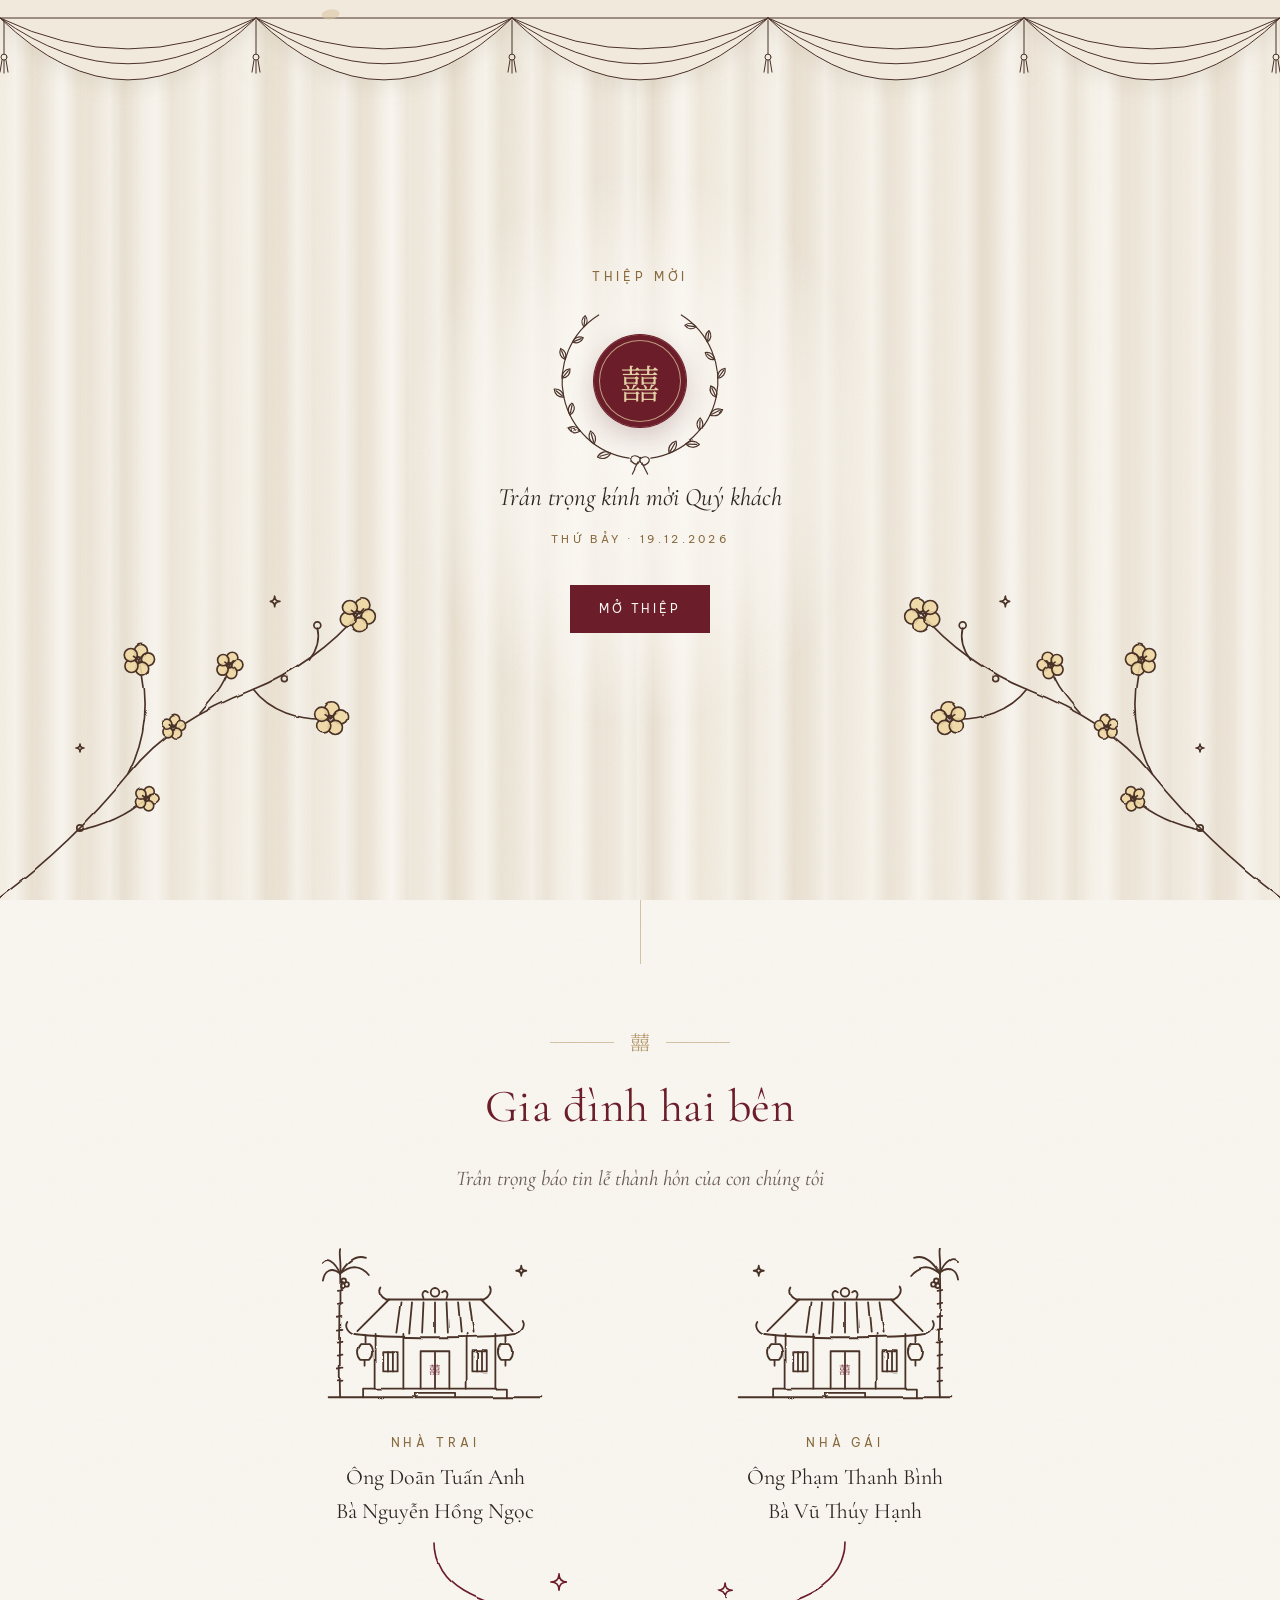
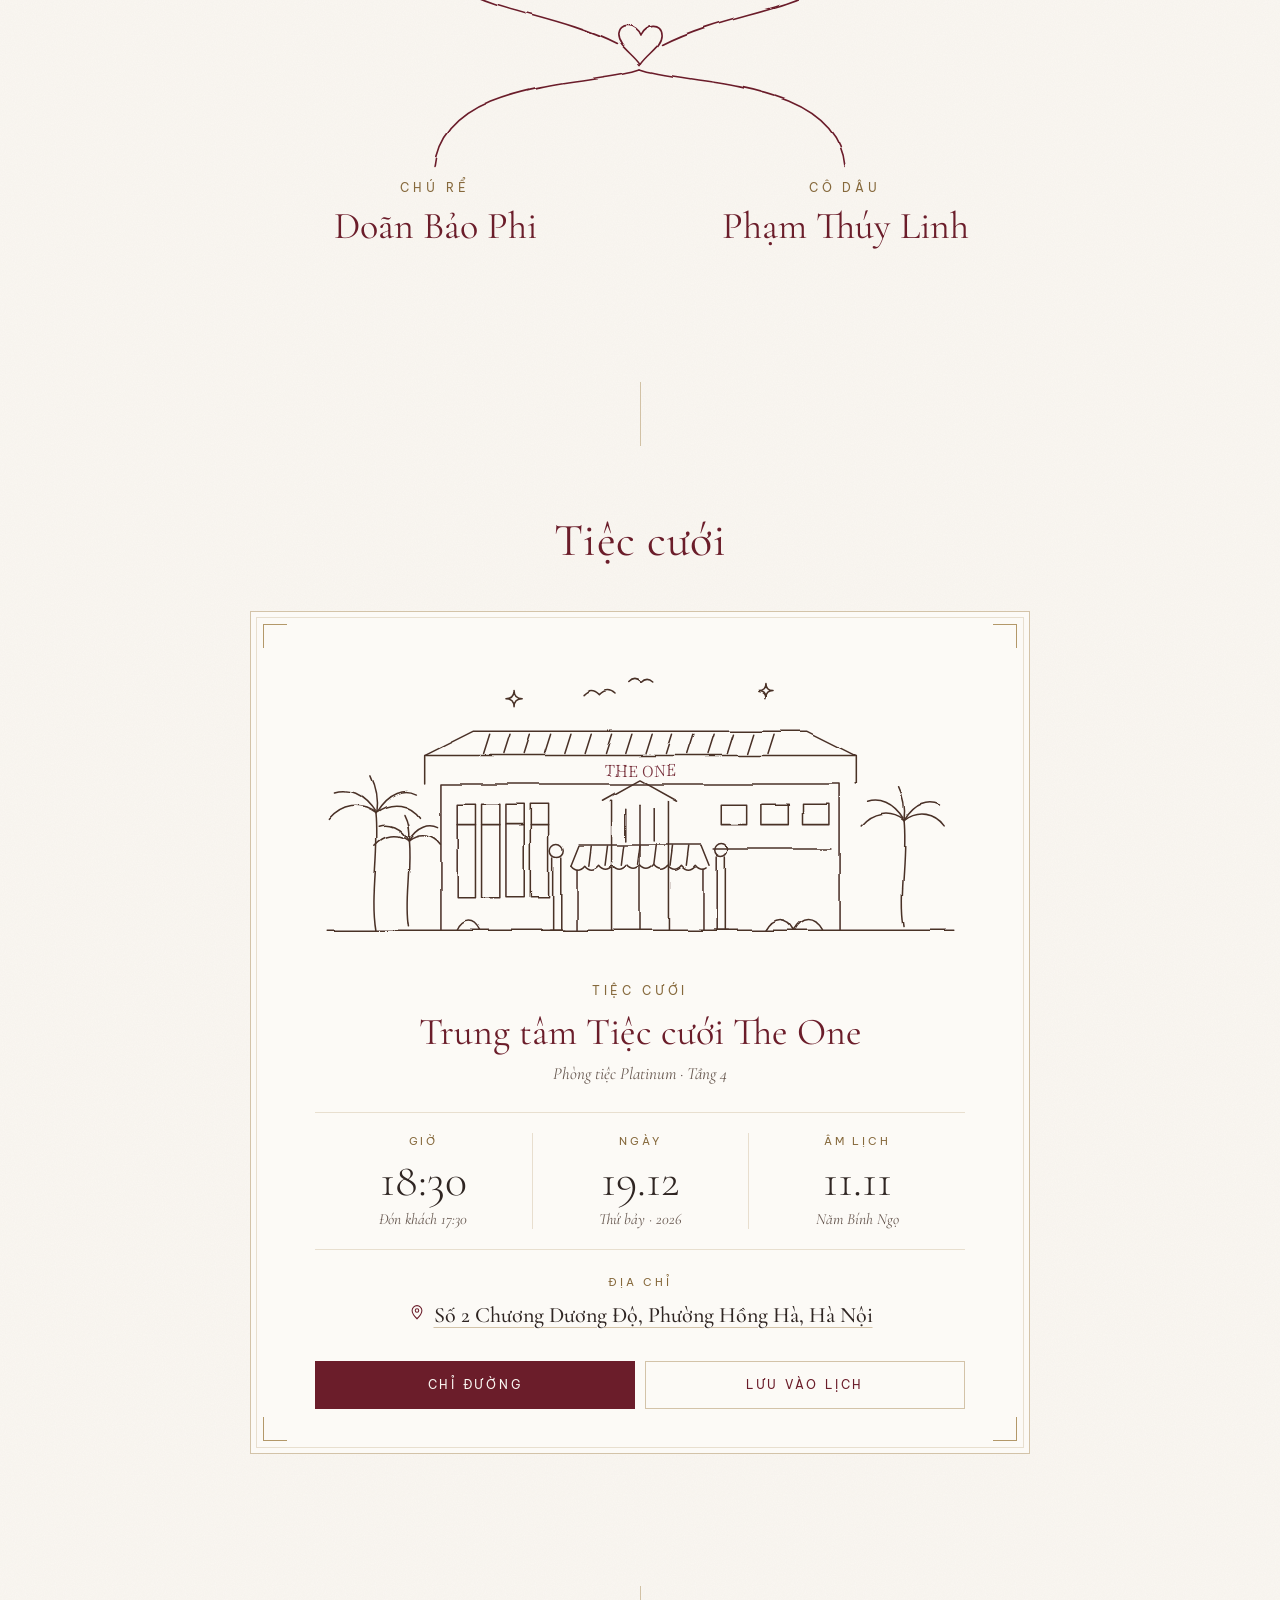
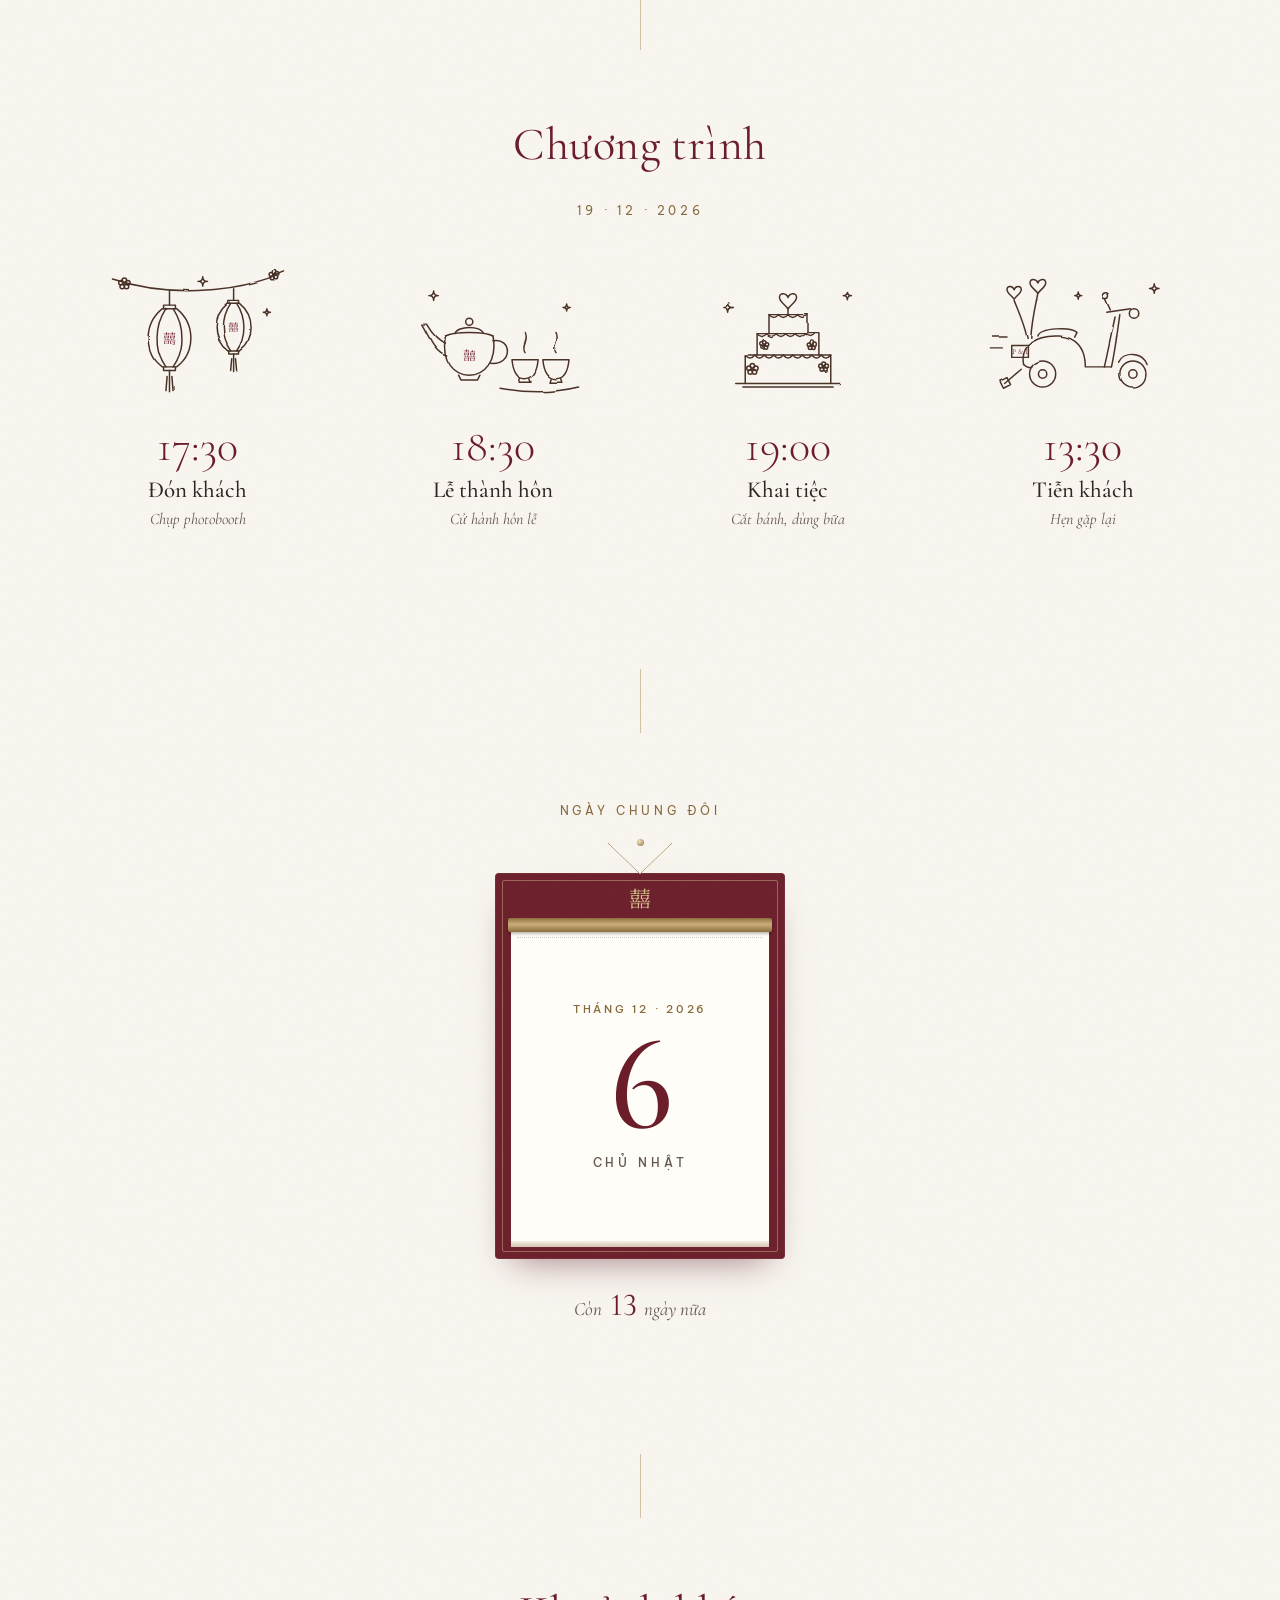
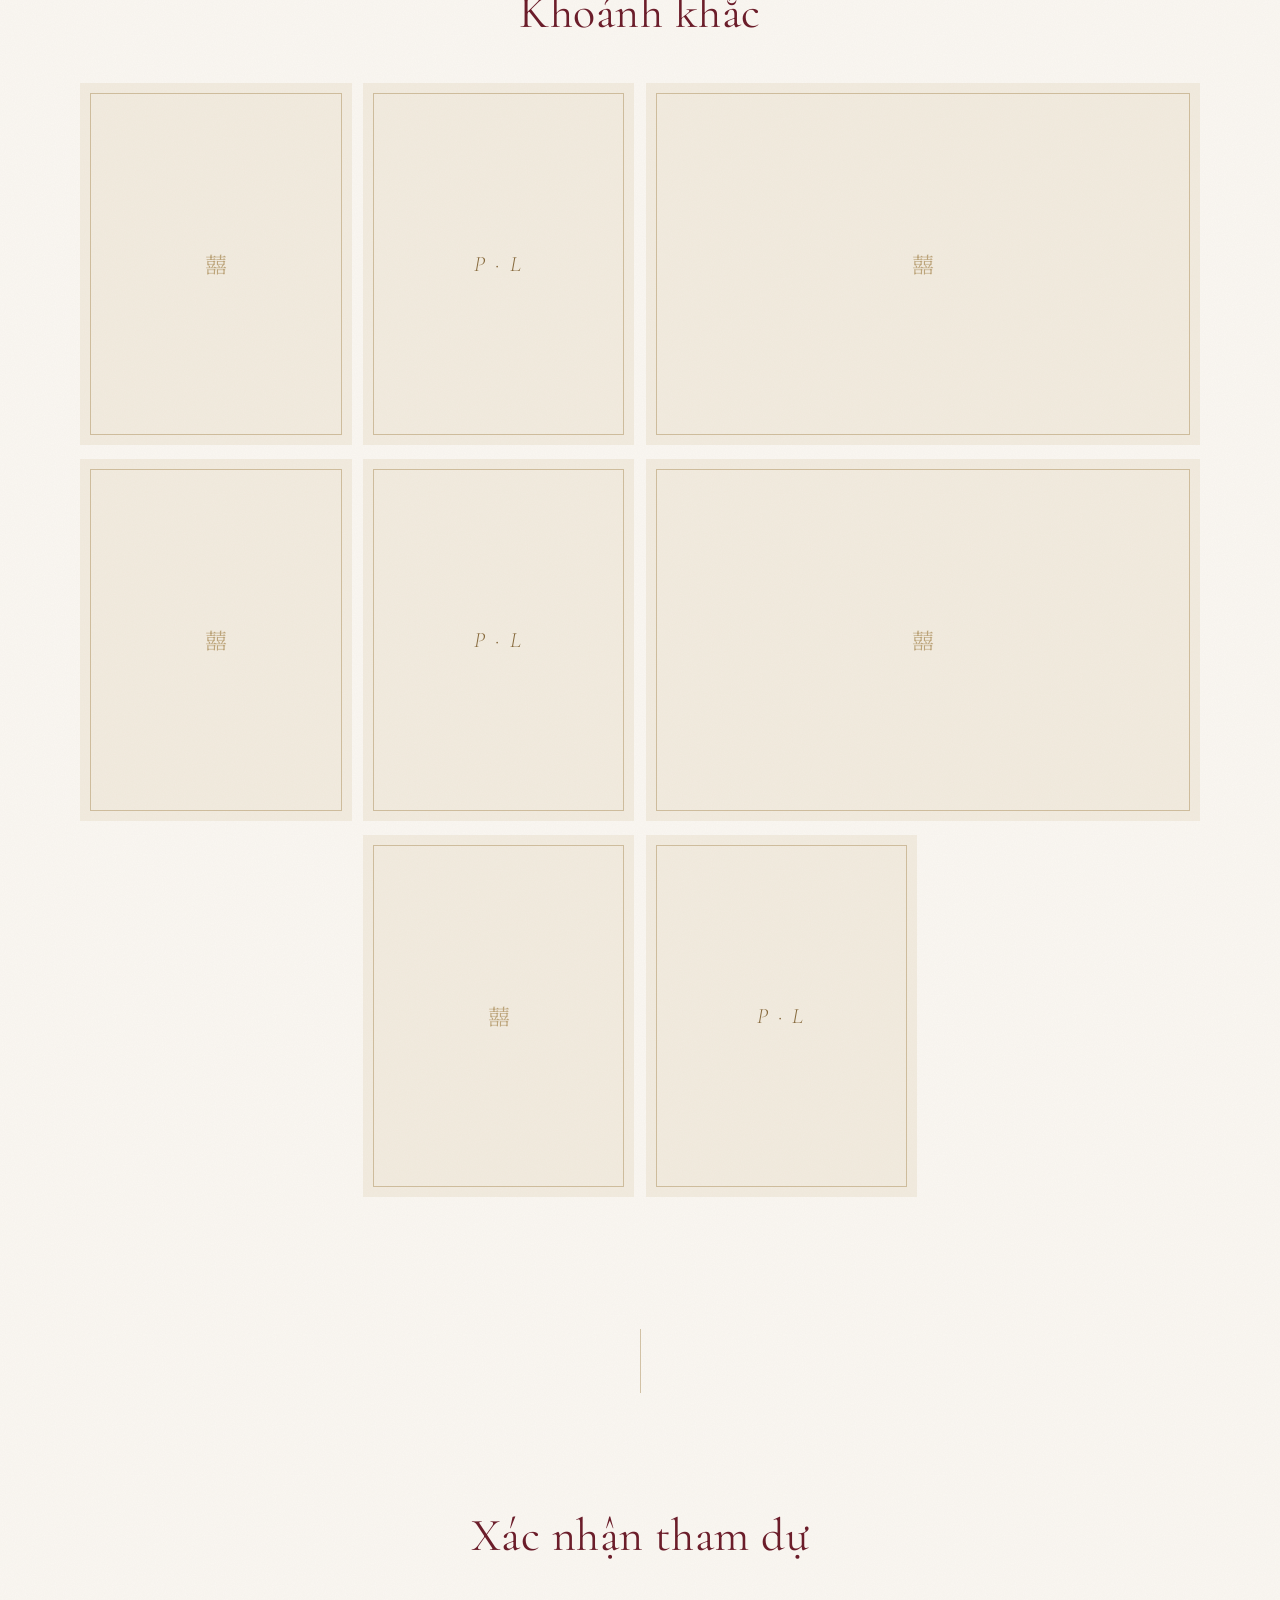
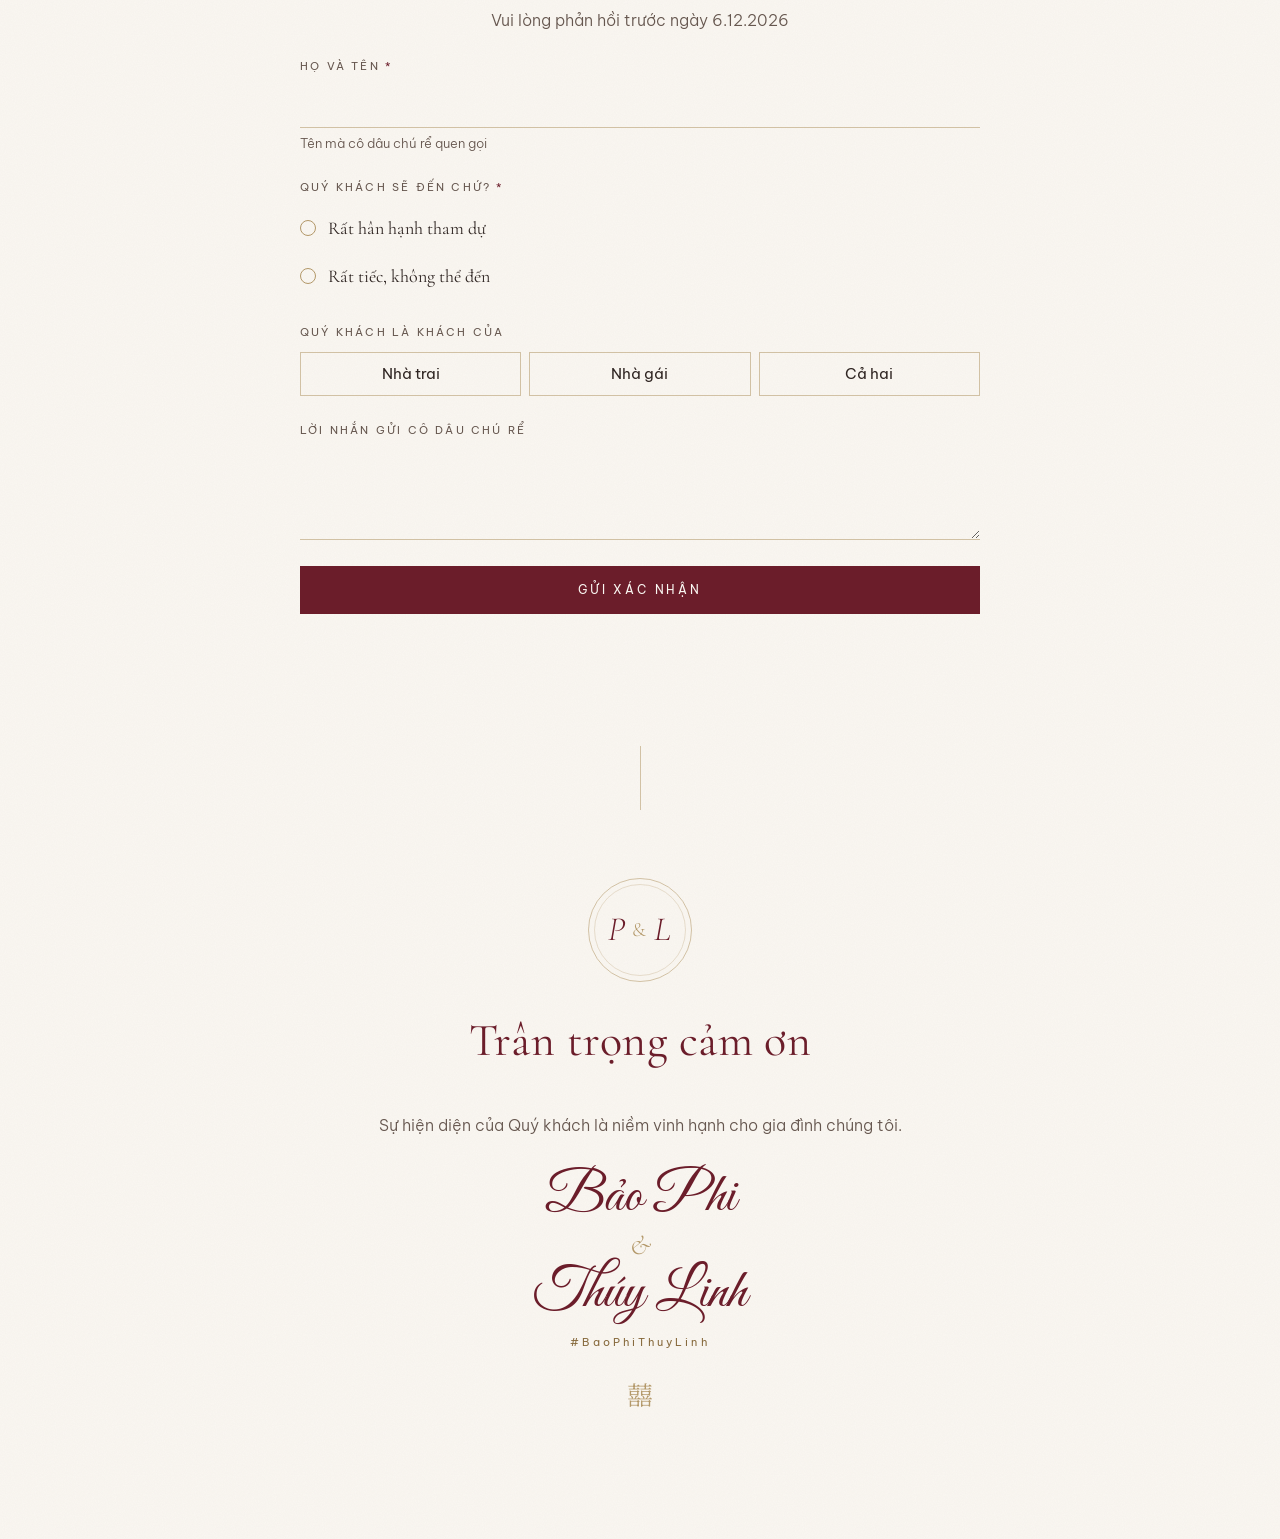
==== index.html @ 1b420f4d "Apply the couple's edits: new date, times, programme, RSVP deadline Wedding moves to 19.12.2026 at 1" ====
<!doctype html>
<html lang="vi">
<head>
  <meta charset="utf-8">
  <meta name="viewport" content="width=device-width, initial-scale=1, viewport-fit=cover">
  <title>Bảo Phi &amp; Thúy Linh · 19.12.2026</title>
  <meta name="description" content="Trân trọng kính mời Quý khách đến dự tiệc cưới của Bảo Phi &amp; Thúy Linh · 18:30, Thứ Bảy 19.12.2026 · Trung tâm Tiệc cưới The One, Hà Nội">
  <meta name="theme-color" content="#FAF7F2">

  <!-- Link preview (Zalo, Messenger, Facebook). Change these URLs if the domain changes.
       og:image must be an absolute https URL for Zalo and Facebook to show it. -->
  <meta property="og:type" content="website">
  <meta property="og:title" content="Bảo Phi &amp; Thúy Linh · 19.12.2026">
  <meta property="og:description" content="Trân trọng kính mời Quý khách đến dự tiệc cưới của gia đình chúng tôi · 18:30, Thứ Bảy 19.12.2026 · The One, Hà Nội.">
  <meta property="og:url" content="https://phi-linh.xyz/">
  <meta property="og:image" content="https://phi-linh.xyz/assets/images/og-preview.jpg">
  <meta property="og:image:width" content="1200">
  <meta property="og:image:height" content="630">
  <meta property="og:locale" content="vi_VN">
  <meta name="twitter:card" content="summary_large_image">
  <link rel="icon" href="assets/images/favicon.svg" type="image/svg+xml">

  <link rel="preconnect" href="https://fonts.googleapis.com">
  <link rel="preconnect" href="https://fonts.gstatic.com" crossorigin>
  <link rel="stylesheet" href="https://fonts.googleapis.com/css2?family=Be+Vietnam+Pro:wght@300;400;500&family=Cormorant+Garamond:ital,wght@0,300;0,400;0,500;1,400&family=Great+Vibes&display=swap">
  <!-- Song Hỷ glyph only: the text= parameter keeps this font download to a few KB. -->
  <link rel="stylesheet" href="https://fonts.googleapis.com/css2?family=Noto+Serif+TC:wght@300&text=%E5%9B%8D&display=swap">
  <link rel="stylesheet" href="assets/css/style.css?v=1792880000">
</head>
<body class="is-locked">

  <!-- Line-art symbols reused across the page -->
  <svg width="0" height="0" style="position:absolute" aria-hidden="true">
    <!-- Slight wobble so the sketches look drawn with a pen -->
    <filter id="hand" x="-5%" y="-5%" width="110%" height="110%">
      <feTurbulence type="fractalNoise" baseFrequency=".035" numOctaves="2" seed="7"/>
      <feDisplacementMap in="SourceGraphic" scale="2.2" xChannelSelector="R" yChannelSelector="G"/>
    </filter>
    <symbol id="mai" viewBox="0 0 40 40">
      <g fill="none" stroke="currentColor" stroke-width=".8" stroke-linecap="round">
        <path d="M20 19c-3-4-3-9 0-12 3 3 3 8 0 12z"/>
        <path d="M20 19c-3-4-3-9 0-12 3 3 3 8 0 12z" transform="rotate(72 20 20)"/>
        <path d="M20 19c-3-4-3-9 0-12 3 3 3 8 0 12z" transform="rotate(144 20 20)"/>
        <path d="M20 19c-3-4-3-9 0-12 3 3 3 8 0 12z" transform="rotate(216 20 20)"/>
        <path d="M20 19c-3-4-3-9 0-12 3 3 3 8 0 12z" transform="rotate(288 20 20)"/>
        <circle cx="20" cy="20" r="1.6"/>
      </g>
    </symbol>
    <symbol id="sprig" viewBox="0 0 120 40">
      <g fill="none" stroke="currentColor" stroke-width=".7" stroke-linecap="round">
        <path d="M2 30c30-2 60-10 116-26"/>
        <path d="M34 26c2-6 6-9 11-10"/><path d="M62 19c1-6 5-10 10-11"/><path d="M88 12c2-4 5-6 9-7"/>
        <path d="M44 25c4 3 9 4 14 2"/><path d="M74 17c4 3 8 3 12 1"/>
      </g>
      <use href="#mai" x="40" y="6" width="14" height="14"/>
      <use href="#mai" x="70" y="0" width="11" height="11"/>
      <use href="#mai" x="98" y="-2" width="9" height="9"/>
    </symbol>
  </svg>

  <!-- ============ COVER ============ -->
  <!-- Two fabric drapes. main.js animates them: closed → tied back → off screen. -->
  <div class="cover" id="cover" role="dialog" aria-modal="true" aria-labelledby="cover-greeting">
    <div class="drape drape--left" aria-hidden="true"><div class="drape__rim"></div><div class="drape__cloth"></div><div class="drape__tie"></div></div>
    <div class="drape drape--right" aria-hidden="true"><div class="drape__rim"></div><div class="drape__cloth"></div><div class="drape__tie"></div></div>
    <div class="cover__flora cover__flora--left is-visible" aria-hidden="true"></div>
    <div class="cover__flora cover__flora--right is-visible" aria-hidden="true"></div>
    <div class="cover__valance is-visible" id="valance" aria-hidden="true"></div>
    <canvas class="cover__petals" id="petals" aria-hidden="true"></canvas>
    <div class="cover__content">
      <p class="kicker" data-i18n="coverKicker">Thiệp mời</p>
      <div class="seal-wrap" aria-hidden="true">
        <div class="cover__wreath is-visible" id="wreath"></div>
        <div class="seal"><span class="hy">囍</span></div>
      </div>
      <h1 class="cover__greeting" id="cover-greeting" data-i18n="coverGreeting">Trân trọng kính mời Quý khách</h1>
      <p class="cover__date" id="cover-date"></p>
      <button class="btn btn--solid cover__open" id="open-invite" type="button" data-i18n="coverOpen">Mở thiệp</button>
    </div>
  </div>

  <!-- ============ FLOATING CONTROLS ============ -->
  <div class="controls" id="controls" hidden>
    <div class="lang" role="group" aria-label="Language / Ngôn ngữ">
      <button type="button" data-lang="vi" aria-pressed="true">VI</button>
      <button type="button" data-lang="en" aria-pressed="false">EN</button>
    </div>
  </div>
  <button class="music" id="music" type="button" aria-pressed="false" hidden>
    <svg viewBox="0 0 24 24" aria-hidden="true"><path class="music__note" d="M9 18V6l10-2v12"/><circle cx="6.5" cy="18" r="2.5"/><circle cx="16.5" cy="16" r="2.5"/></svg>
    <span class="sr-only" data-music-label></span>
  </button>

  <main class="card" id="main">

    <!-- ============ HERO ============ -->
    <section class="hero section" aria-labelledby="hero-names">
      <svg class="hero__sprig" aria-hidden="true"><use href="#sprig"/></svg>
      <p class="kicker reveal" data-i18n="heroKicker">Lễ thành hôn</p>
      <div class="hero__photo reveal reveal--left" id="hero-photo"></div>
      <h2 class="hero__names script reveal" id="hero-names" data-names></h2>
      <p class="hero__lead reveal" data-i18n="heroLead">Trân trọng kính mời Quý khách đến dự tiệc cưới của gia đình chúng tôi</p>
      <div class="date reveal" id="hero-date"></div>
      <p class="hero__lunar reveal" id="hero-lunar"></p>
      <blockquote class="hero__quote reveal" id="hero-quote"></blockquote>
    </section>

    <!-- ============ FAMILY ============ -->
    <section class="family section" aria-labelledby="family-title">
      <div class="divider reveal"><span class="hy">囍</span></div>
      <h2 class="title reveal" id="family-title" data-i18n="familyTitle">Gia đình hai bên</h2>
      <p class="family__intro reveal" data-i18n="familyIntro">Trân trọng báo tin lễ thành hôn của con chúng tôi</p>
      <!-- Two houses, a red thread (tơ hồng) from each, tied in a heart between the couple -->
      <div class="family__tree">
        <div class="family__grid" id="family"></div>
        <div class="family__thread reveal" id="family-thread"></div>
        <div class="family__couple" id="couple"></div>
      </div>
    </section>

    <!-- ============ EVENTS ============ -->
    <section class="events section" aria-labelledby="events-title">
      <h2 class="title reveal" id="events-title" data-i18n="eventsTitle">Lễ cưới</h2>
      <div class="events__list" id="events"></div>
    </section>

    <!-- ============ PROGRAM (sketches) ============ -->
    <section class="program section" id="program-section" aria-labelledby="program-title">
      <h2 class="title reveal" id="program-title" data-i18n="programTitle">Chương trình</h2>
      <p class="program__date reveal" id="program-date"></p>
      <ol class="program__list" id="program"></ol>
    </section>

    <!-- ============ DATE (calendar.style in config.js: 'bloc' tear-off or 'page' month; ?cal= overrides) ============ -->
    <section class="when section" aria-labelledby="when-title">
      <p class="kicker reveal" id="when-title" data-i18n="whenTitle">Ngày chung đôi</p>
      <div class="when reveal" id="when"></div>
      <p class="when__left reveal" id="when-left"></p>
    </section>

    <!-- ============ ALBUM (self-contained: assets/js/album.js + .album styles) ============ -->
    <section class="section" aria-labelledby="album-title">
      <h2 class="title reveal" id="album-title" data-i18n="albumTitle">Khoảnh khắc</h2>
      <div class="album reveal" id="album"></div>
    </section>

    <!-- ============ STORY ============ -->
    <section class="story section" id="story-section" aria-labelledby="story-title">
      <h2 class="title reveal" id="story-title" data-i18n="storyTitle">Chuyện chúng mình</h2>
      <ol class="story__list" id="story"></ol>
    </section>

    <!-- ============ GIFT ============ -->
    <section class="gift section" id="gift-section" aria-labelledby="gift-title">
      <div class="gift__art reveal" id="gift-art"></div>
      <h2 class="title reveal" id="gift-title" data-i18n="giftTitle">Mừng cưới</h2>
      <p class="muted reveal" data-i18n="giftIntro"></p>
      <button class="btn btn--ghost reveal" id="gift-toggle" type="button" aria-expanded="false" aria-controls="gift-panel" data-i18n="giftToggleOpen">Xem thông tin</button>
      <div class="gift__panel" id="gift-panel" hidden></div>
    </section>

    <!-- ============ RSVP ============ -->
    <section class="rsvp section" id="rsvp" aria-labelledby="rsvp-title">
      <div class="divider reveal"><span class="hy">囍</span></div>
      <h2 class="title reveal" id="rsvp-title" data-i18n="rsvpTitle">Xác nhận tham dự</h2>
      <p class="muted reveal" id="rsvp-deadline"></p>

      <form class="form reveal" id="rsvp-form" novalidate>
        <!-- Honeypot: display:none, so people and browser autofill never fill it; simple bots do -->
        <div class="hp" aria-hidden="true">
          <label for="f-hp">Leave empty</label>
          <input id="f-hp" name="hp_check" type="text" tabindex="-1" autocomplete="off">
        </div>

        <div class="field">
          <label for="f-name"><span data-i18n="fName">Họ và tên</span> <span class="req" aria-hidden="true">*</span></label>
          <input id="f-name" name="name" type="text" autocomplete="name" maxlength="80" required aria-describedby="f-name-hint f-name-err">
          <small id="f-name-hint" class="hint" data-i18n="fNameHint"></small>
          <small id="f-name-err" class="err" role="alert"></small>
        </div>

        <fieldset class="field">
          <legend><span data-i18n="fAttending">Quý khách sẽ đến chứ?</span> <span class="req" aria-hidden="true">*</span></legend>
          <div class="choices choices--stack">
            <label class="choice"><input type="radio" name="attending" value="yes" required><span data-i18n="yes"></span></label>
            <label class="choice"><input type="radio" name="attending" value="no"><span data-i18n="no"></span></label>
          </div>
          <small id="f-attending-err" class="err" role="alert"></small>
        </fieldset>

        <div class="attend-only" id="attend-only" hidden>
          <fieldset class="field">
            <legend data-i18n="fGuests">Số người tham dự</legend>
            <div class="choices choices--row">
              <label class="choice choice--pill"><input type="radio" name="guests" value="1" checked><span>1</span></label>
              <label class="choice choice--pill"><input type="radio" name="guests" value="2"><span>2</span></label>
              <label class="choice choice--pill"><input type="radio" name="guests" value="3"><span>3</span></label>
              <label class="choice choice--pill"><input type="radio" name="guests" value="other"><span data-i18n="other"></span></label>
            </div>
            <div class="field field--inline" id="guests-other-wrap" hidden>
              <label for="f-guests-other" data-i18n="fGuestsOther">Số người</label>
              <input id="f-guests-other" name="guestsOther" type="number" inputmode="numeric" min="1" max="20" aria-describedby="f-guests-err">
            </div>
            <small id="f-guests-err" class="err" role="alert"></small>
          </fieldset>

          <fieldset class="field" id="events-field">
            <legend data-i18n="fEvents">Quý khách sẽ dự</legend>
            <div class="choices choices--stack" id="f-events"></div>
            <small id="f-events-err" class="err" role="alert"></small>
          </fieldset>
        </div>

        <fieldset class="field">
          <legend data-i18n="fSide">Quý khách là khách của</legend>
          <div class="choices choices--row">
            <label class="choice choice--pill"><input type="radio" name="side" value="groom"><span data-i18n="sideGroom"></span></label>
            <label class="choice choice--pill"><input type="radio" name="side" value="bride"><span data-i18n="sideBride"></span></label>
            <label class="choice choice--pill"><input type="radio" name="side" value="both"><span data-i18n="sideBoth"></span></label>
          </div>
        </fieldset>

        <div class="field attend-only-diet" id="diet-wrap" hidden>
          <label for="f-diet" data-i18n="fDiet">Lưu ý ăn uống</label>
          <input id="f-diet" name="dietary" type="text" maxlength="200" data-i18n-placeholder="fDietHint">
        </div>

        <div class="field">
          <label for="f-message" data-i18n="fMessage">Lời nhắn</label>
          <textarea id="f-message" name="message" rows="3" maxlength="1000"></textarea>
        </div>

        <p class="form__error" id="form-error" role="alert"></p>
        <button class="btn btn--solid btn--block" id="rsvp-submit" type="submit" data-i18n="submit">Gửi xác nhận</button>
        <p class="form__demo" id="form-demo" hidden data-i18n="demoNote"></p>
      </form>

      <div class="thanks" id="rsvp-thanks" hidden tabindex="-1">
        <div class="seal seal--small" aria-hidden="true"><span class="hy">囍</span></div>
        <p class="thanks__text" id="thanks-text"></p>
        <button class="btn btn--ghost" id="rsvp-edit" type="button" data-i18n="edit">Sửa câu trả lời</button>
      </div>
    </section>

    <!-- ============ CLOSING ============ -->
    <footer class="closing section">
      <div class="monogram reveal" id="monogram" aria-hidden="true"></div>
      <h2 class="title reveal" data-i18n="closingTitle">Trân trọng cảm ơn</h2>
      <p class="muted reveal" data-i18n="closingText"></p>
      <p class="closing__names script reveal" data-names></p>
      <p class="closing__tag reveal" id="hashtag"></p>
      <span class="hy closing__hy reveal" aria-hidden="true">囍</span>
    </footer>
  </main>

  <audio id="bgm" preload="none" loop></audio>

  <noscript><p class="noscript">Vui lòng bật JavaScript để xem thiệp. / Please enable JavaScript to view this invitation.</p></noscript>

  <script src="config.js?v=1792880000"></script>
  <script src="assets/js/album.js?v=1792880000"></script>
  <script src="assets/js/sketches.js?v=1792880000"></script>
  <script src="assets/js/main.js?v=1792880000"></script>
</body>
</html>
---- assets/css/style.css ----
/* =====================================================================
   Wedding invitation · Bảo Phi & Thúy Linh
   Mobile-first. Colors and fonts live in :root tokens.
   ===================================================================== */

:root {
  color-scheme: light;

  --ivory: #FAF7F2;
  --paper: #FCFAF6;
  --champagne: #F2EBDF;
  --ink: #2F2522;
  --ink-soft: #66574F;
  --burgundy: #6B1D2A;
  --burgundy-deep: #531521;
  --gold: #B39869;
  --gold-text: #86693C;     /* gold dark enough for small text (AA on ivory) */
  --gold-line: rgba(179, 152, 105, .55);
  --gold-faint: rgba(179, 152, 105, .28);
  --desk: #EDE5D8;

  --serif: 'Cormorant Garamond', 'Times New Roman', serif;
  --script: 'Great Vibes', 'Cormorant Garamond', cursive;
  --sans: 'Be Vietnam Pro', system-ui, -apple-system, 'Segoe UI', sans-serif;
  --hy: 'Noto Serif TC', 'Songti TC', 'PMingLiU', serif;

  --ease: cubic-bezier(.22, .61, .36, 1);
  --ease-door: cubic-bezier(.7, 0, .25, 1);
  --card: 560px;
  --pad: 28px;

  /* Fine paper grain, inline so it costs no request */
  --grain: url("data:image/svg+xml,%3Csvg xmlns='http://www.w3.org/2000/svg' width='160' height='160'%3E%3Cfilter id='n'%3E%3CfeTurbulence type='fractalNoise' baseFrequency='.9' numOctaves='2' stitchTiles='stitch'/%3E%3CfeColorMatrix values='0 0 0 0 .45 0 0 0 0 .38 0 0 0 0 .28 0 0 0 .06 0'/%3E%3C/filter%3E%3Crect width='160' height='160' filter='url(%23n)'/%3E%3C/svg%3E");
}

*, *::before, *::after { box-sizing: border-box; }

html { -webkit-text-size-adjust: 100%; scroll-behavior: smooth; }

body {
  margin: 0;
  background: var(--ivory) var(--grain);
  color: var(--ink);
  font: 300 15px/1.75 var(--sans);
  -webkit-font-smoothing: antialiased;
  text-rendering: optimizeLegibility;
  font-feature-settings: "lnum" 1; /* lining numerals; survives the font shorthand */
}
body.is-locked { overflow: hidden; height: 100%; }

img { display: block; max-width: 100%; }
button, input, textarea { font: inherit; color: inherit; }
button { cursor: pointer; }
a { color: inherit; }
[hidden] { display: none !important; }

.sr-only {
  position: absolute; width: 1px; height: 1px; overflow: hidden;
  clip: rect(0 0 0 0); white-space: nowrap; margin: -1px;
}

:focus-visible { outline: 1px solid var(--burgundy); outline-offset: 3px; }

/* ---------- Type ---------- */
.kicker {
  margin: 0 0 18px;
  font: 400 11px/1.6 var(--sans);
  letter-spacing: .32em;
  text-transform: uppercase;
  color: var(--gold-text);
}
.title {
  margin: 0 0 28px;
  font: 400 34px/1.15 var(--serif);
  color: var(--burgundy);
  letter-spacing: .01em;
}
.script {
  font-family: var(--script);
  font-weight: 400;
  color: var(--burgundy);
  line-height: 1.15;
}
.muted { color: var(--ink-soft); margin: 0 auto 24px; max-width: 34em; }
.hy { font-family: var(--hy); font-weight: 300; line-height: 1; }

/* ---------- Buttons ---------- */
.btn {
  display: inline-flex; align-items: center; justify-content: center; gap: 10px;
  min-height: 48px; padding: 0 28px;
  border: 1px solid var(--burgundy); border-radius: 0;
  font: 400 11.5px/1 var(--sans); letter-spacing: .24em; text-transform: uppercase;
  text-decoration: none;
  transition: background-color .4s var(--ease), color .4s var(--ease), border-color .4s var(--ease);
}
.btn--solid { background: var(--burgundy); color: var(--ivory); }
.btn--solid:hover { background: var(--burgundy-deep); }
.btn--ghost { background: transparent; color: var(--burgundy); border-color: var(--gold-line); }
.btn--ghost:hover { border-color: var(--burgundy); }
.btn--block { width: 100%; }
.btn[disabled] { opacity: .6; cursor: default; }

/* ---------- Ornaments ---------- */
.divider {
  display: flex; align-items: center; justify-content: center; gap: 16px;
  margin: 0 auto 28px; color: var(--gold);
}
.divider::before, .divider::after {
  content: ''; width: 64px; height: 1px; background: var(--gold-line);
}
.divider .hy { font-size: 20px; }

.seal {
  display: grid; place-items: center;
  width: 92px; height: 92px; border-radius: 50%;
  background: var(--burgundy);
  color: #E3CFA4;
  box-shadow: 0 0 0 1px var(--burgundy), inset 0 0 0 5px var(--burgundy), inset 0 0 0 6px rgba(227, 207, 164, .7), 0 10px 28px rgba(83, 21, 33, .22);
}
.seal .hy { font-size: 40px; transform: translateY(1px); }
.seal--small { width: 64px; height: 64px; margin: 0 auto 20px; }
.seal--small .hy { font-size: 28px; }

/* =====================================================================
   COVER: two ivory drapes (animated in main.js)
   ===================================================================== */
.cover {
  position: fixed; inset: 0; z-index: 50;
  display: grid; place-items: center;
  overflow: hidden;
}
.cover.is-leaving { pointer-events: none; }
.cover.is-gone { display: none; }

.drape { position: absolute; top: 0; bottom: 0; width: 50.2%; will-change: transform; }
.drape--left { left: 0; }
.drape--right { right: 0; }
.drape__rim, .drape__cloth { position: absolute; inset: 0; }
.drape__rim { background: #D6C4A4; }
/* Soft folds: two fold rhythms at different widths so the cloth never looks striped */
.drape__cloth {
  background-color: #F5EFE4;
  background-image:
    repeating-linear-gradient(90deg, rgba(255,255,255,0) 0, rgba(255,255,255,.38) 15px, rgba(150,120,80,.05) 31px, rgba(255,255,255,0) 47px),
    repeating-linear-gradient(90deg, rgba(150,120,80,0) 0, rgba(150,120,80,.05) 38px, rgba(255,255,255,.2) 61px, rgba(150,120,80,0) 83px),
    repeating-linear-gradient(90deg, rgba(150,120,80,0) 0, rgba(150,120,80,.05) 90px, rgba(150,120,80,0) 191px),
    var(--grain);
  background-size: 47px 100%, 83px 100%, 191px 100%, 160px 160px;
}
.drape--right .drape__cloth { background-position: right top, right top, right top, 0 0; }

.cover__valance {
  position: absolute; top: 0; left: 0; right: 0; z-index: 1; overflow: hidden;
  color: var(--gold-text);
  filter: drop-shadow(0 6px 10px rgba(120, 95, 60, .10));
  transition: transform 1.1s cubic-bezier(.55, 0, .2, 1) 2.6s, opacity 1.1s var(--ease) 2.6s;
}
.cover__valance .sketch { width: 100%; height: 100%; }
.valance__fill path { fill: #F1E9DC; stroke: none; opacity: 0; animation: fade-in 1.2s var(--ease) .2s forwards; }
.sketch--valance .ln { animation-delay: calc(var(--i, 0) * 30ms + .3s); }
@keyframes fade-in { to { opacity: 1; } }
.cover.is-opening .cover__valance { transform: translateY(-105%); opacity: 0; }
.cover__date { margin: -24px 0 36px; font: 400 11px/1.6 var(--sans); letter-spacing: .3em; text-transform: uppercase; color: var(--gold-text); }

.cover__petals { position: absolute; inset: 0; width: 100%; height: 100%; z-index: 2; pointer-events: none; }

.cover__content {
  position: relative; z-index: 3;
  display: flex; flex-direction: column; align-items: center;
  padding: 56px 36px;
  text-align: center;
  transition: opacity .6s var(--ease), transform .8s var(--ease);
}
.cover__content::before { /* quiet halo so the text sits on calm cloth */
  content: ''; position: absolute; inset: -40px -60px; z-index: -1;
  background: radial-gradient(closest-side, rgba(250,247,242,.92), rgba(250,247,242,.6) 60%, rgba(250,247,242,0));
}
.seal-wrap { position: relative; display: grid; place-items: center; width: 190px; height: 190px; margin: -18px 0 4px; }
.cover__wreath { position: absolute; inset: 0; color: var(--gold-text); }
.cover__wreath .sketch { width: 100%; height: 100%; }

/* Hồng mai branches growing in from the bottom corners */
.cover__flora { position: absolute; bottom: 0; z-index: 1; width: clamp(160px, 46vw, 400px); color: #4A3128; pointer-events: none; transition: opacity .6s var(--ease); }
.cover__flora--left { left: 0; }
.cover__flora--right { right: 0; transform: scaleX(-1); }
.cover.is-opening .cover__flora { opacity: 0; }
.sketch .petal { fill: #EED7A2; fill-opacity: 0; }
.is-visible .sketch .petal.ln { animation: draw 1.5s cubic-bezier(.45, .05, .3, 1) calc(var(--i, 0) * 45ms + .25s) forwards, petal 1.2s var(--ease) calc(var(--i, 0) * 45ms + 1.2s) forwards; }
@keyframes petal { to { fill-opacity: .9; } }

/* Rope tiebacks: drawn on each drape once it is gathered */
.drape__tie { position: absolute; top: 60%; width: max(15%, 54px); color: var(--gold-text); opacity: 0; transform: translateY(-42%); transition: opacity .4s var(--ease); }
.drape--left .drape__tie { left: 0; }
.drape--right .drape__tie { right: 0; transform: translateY(-42%) scaleX(-1); }
.drape__tie.is-visible { opacity: 1; }
.drape__tie .ln { animation-duration: .8s !important; animation-delay: calc(var(--i, 0) * 60ms) !important; }
.cover__greeting {
  margin: 0 0 40px;
  font: italic 400 25px/1.4 var(--serif);
  color: var(--ink);
}
.cover.is-opening .cover__content { opacity: 0; transform: translateY(-8px) scale(.98); }

/* =====================================================================
   FLOATING CONTROLS
   ===================================================================== */
.controls {
  position: fixed; z-index: 40;
  top: max(12px, env(safe-area-inset-top)); right: 12px;
}
.lang {
  display: flex;
  background: rgba(250, 247, 242, .88);
  border: 1px solid var(--gold-line);
  -webkit-backdrop-filter: blur(6px); backdrop-filter: blur(6px);
}
.lang button {
  min-width: 44px; min-height: 44px; padding: 0 10px;
  background: none; border: 0;
  font: 400 11px/1 var(--sans); letter-spacing: .2em;
  color: var(--ink-soft);
}
.lang button[aria-pressed="true"] { color: var(--burgundy); font-weight: 500; }
.lang button + button { border-left: 1px solid var(--gold-faint); }

.music {
  position: fixed; z-index: 40;
  right: 14px; bottom: max(14px, env(safe-area-inset-bottom));
  display: grid; place-items: center;
  width: 46px; height: 46px; padding: 0; border-radius: 50%;
  background: rgba(250, 247, 242, .9);
  border: 1px solid var(--gold-line);
  color: var(--burgundy);
  -webkit-backdrop-filter: blur(6px); backdrop-filter: blur(6px);
}
.music svg { width: 20px; height: 20px; fill: none; stroke: currentColor; stroke-width: 1.2; }
.music::after { /* slash when paused */
  content: ''; position: absolute; width: 26px; height: 1px; background: currentColor;
  transform: rotate(-45deg); transition: opacity .3s;
}
.music[aria-pressed="true"]::after { opacity: 0; }

/* =====================================================================
   PAGE / CARD
   ===================================================================== */
.backdrop { display: none; }

.card {
  position: relative;
  max-width: var(--card);
  margin: 0 auto;
  overflow: hidden;
  text-align: center;
}

.section { position: relative; padding: 80px var(--pad); }
.section + .section::before { /* hairline between sections */
  content: ''; position: absolute; top: 0; left: 50%; width: 1px; height: 44px;
  background: var(--gold-line);
}

/* ---------- Hero ---------- */
.hero { padding-top: 96px; }
.hero__sprig {
  position: absolute; top: 34px; left: -12px; width: 150px; height: 50px;
  color: var(--gold); opacity: .8; transform: scaleX(-1);
}
.hero__photo {
  position: relative;
  width: 74%; max-width: 340px; aspect-ratio: 3 / 4;
  margin: 8px auto 40px;
}
.hero__photo::before { /* outer hairline arch */
  content: ''; position: absolute; inset: -9px;
  border: 1px solid var(--gold-line);
  border-radius: 999px 999px 0 0;
}
.hero__photo > * { border-radius: 999px 999px 0 0; overflow: hidden; width: 100%; height: 100%; }
.hero__photo img { object-fit: cover; }
.hero__photo .ph::after { border-radius: 999px 999px 0 0; }

.hero__names { margin: 0; font-size: clamp(46px, 13vw, 62px); }
.hero__names .amp, [data-names] .amp {
  display: block; margin: 2px 0;
  font: italic 300 .5em/1 var(--serif); color: var(--gold);
}
.hero__lead { max-width: 20em; margin: 14px auto 34px; font: italic 400 19px/1.5 var(--serif); color: var(--ink-soft); text-wrap: balance; }

.date {
  display: grid; grid-template-columns: 1fr auto 1fr; align-items: center;
  max-width: 330px; margin: 0 auto 18px;
}
.date > span { padding: 6px 0; font: 400 13px/1.4 var(--sans); letter-spacing: .26em; text-transform: uppercase; color: var(--ink-soft); }
.date > span:first-child { border-right: 1px solid var(--gold-line); padding-right: 14px; }
.date > span:last-child { border-left: 1px solid var(--gold-line); padding-left: 14px; }
.date__big { padding: 0 18px !important; font: 300 44px/1 var(--serif) !important; letter-spacing: .02em !important; color: var(--burgundy) !important; }
.hero__lunar { margin: 0; font: italic 400 16px/1.5 var(--serif); color: var(--ink-soft); }
.hero__quote {
  max-width: 24em; margin: 36px auto 0; padding: 22px 0 0;
  border-top: 1px solid var(--gold-faint);
  font: italic 400 18px/1.6 var(--serif); color: var(--ink);
}

/* ---------- Family ----------
   Two houses side by side, a red thread (tơ hồng) down from each,
   tied in a heart between the couple's names. */
.family__intro { max-width: 22em; margin: -14px auto 34px; font: italic 400 18px/1.5 var(--serif); color: var(--ink-soft); }
.family__tree { max-width: 820px; margin: 0 auto; }
.family__grid, .family__couple { display: grid; grid-template-columns: 1fr 1fr; }
.family__col { padding: 0 6px; }
.family__art { max-width: 150px; margin: 0 auto 12px; }
.family__col .kicker { margin-bottom: 8px; }
.family__parent { margin: 0; font: 400 16.5px/1.55 var(--serif); }
.family__col p.addr { margin-top: 8px; font: 300 12.5px/1.6 var(--sans); color: var(--ink-soft); }
.family__thread { margin: 10px 0 6px; }
.family__thread .sketch { color: var(--burgundy); }
.sketch--thread g { stroke-width: 1.5; }
.family__person { padding: 0 4px; }
.family__person .kicker { display: block; margin: 0 0 6px; }
.family__person .person { display: block; font: 400 23px/1.25 var(--serif); color: var(--burgundy); }
}

/* ---------- Events ---------- */
.events__list { display: grid; gap: 28px; }
.event {
  position: relative;
  padding: 34px 22px 32px;
  background: var(--paper);
  border: 1px solid var(--gold-line);
}
.event::before { content: ''; position: absolute; inset: 5px; border: 1px solid var(--gold-faint); pointer-events: none; }
/* Gold corner brackets, like a printed card */
.event__corner { position: absolute; width: 24px; height: 24px; border: 0 solid var(--gold); pointer-events: none; }
.event__corner:nth-of-type(1) { top: 12px; left: 12px; border-top-width: 1px; border-left-width: 1px; }
.event__corner:nth-of-type(2) { top: 12px; right: 12px; border-top-width: 1px; border-right-width: 1px; }
.event__corner:nth-of-type(3) { bottom: 12px; left: 12px; border-bottom-width: 1px; border-left-width: 1px; }
.event__corner:nth-of-type(4) { bottom: 12px; right: 12px; border-bottom-width: 1px; border-right-width: 1px; }
.event__art { margin: 0 -4px 18px; }
.event__name { margin: 0 0 10px; }
.event__venue { margin: 0 0 6px; font: 400 30px/1.2 var(--serif); color: var(--burgundy); }
.event__host { margin: 0 0 26px; font: italic 400 17px/1.4 var(--serif); color: var(--ink-soft); }
.event__facts {
  display: grid; grid-template-columns: repeat(auto-fit, minmax(0, 1fr));
  border-top: 1px solid var(--gold-faint); border-bottom: 1px solid var(--gold-faint);
  padding: 20px 0;
}
.event__fact { padding: 0 6px; }
.event__fact + .event__fact { border-left: 1px solid var(--gold-faint); }
.event__label { display: block; font: 400 10px/1.6 var(--sans); letter-spacing: .26em; text-transform: uppercase; color: var(--gold-text); }
.event__big { display: block; margin: 6px 0 4px; font: 300 32px/1.05 var(--serif); color: var(--ink); }
.event__sub { display: block; font: italic 400 14px/1.35 var(--serif); color: var(--ink-soft); }
.event__lunar { margin: 14px 0 0; font: italic 400 15px/1.5 var(--serif); color: var(--ink-soft); }
.event__where { margin: 24px auto 0; }
.event__addr {
  display: inline-flex; align-items: flex-start; gap: 8px; max-width: 24em; margin: 8px 0 0;
  font: 500 19px/1.4 var(--serif); color: var(--ink); text-decoration: none;
}
a.event__addr span { text-decoration: underline; text-decoration-color: var(--gold-line); text-underline-offset: 5px; text-decoration-thickness: 1px; }
a.event__addr:hover span { text-decoration-color: var(--burgundy); }
.event__pin { flex: none; width: 18px; height: 18px; margin-top: 3px; fill: none; stroke: var(--burgundy); stroke-width: 1.4; }
.event__dress { margin: 12px 0 0; font: italic 400 15px/1.5 var(--serif); color: var(--gold-text); }
.sketch--venue .ln { animation-delay: calc(var(--i, 0) * 22ms + .2s); } /* many strokes: draw faster */
.sketch--venue g { stroke-width: 1.1; }
.event__actions { display: flex; flex-wrap: wrap; justify-content: center; gap: 10px; margin-top: 26px; }
.event__actions .btn { padding: 0 18px; flex: 1 1 140px; }
.event__cal { display: flex; flex-wrap: wrap; justify-content: center; gap: 4px 18px; margin-top: 14px; }
.event__cal a {
  display: inline-flex; align-items: center; min-height: 44px;
  font-size: 13px; color: var(--burgundy);
  text-decoration: underline; text-decoration-color: var(--gold-line); text-underline-offset: 5px;
}

/* ---------- Sketches (assets/js/sketches.js) ---------- */
.sketch { display: block; width: 100%; height: auto; overflow: visible; color: #4A3128; }
.sketch__ink { fill: var(--burgundy); stroke: none; font-family: var(--hy); }
/* Each stroke has pathLength=1 and class .ln: dash "1 2" with offset 1 hides it, offset 0 shows it whole. */
.js .sketch .ln { stroke-dasharray: 1 2; stroke-dashoffset: 1; }
.js .sketch__ink { opacity: 0; transition: opacity 1.2s var(--ease) 1.6s; }
.is-visible .sketch .ln { animation: draw 1.5s cubic-bezier(.45, .05, .3, 1) calc(var(--i, 0) * 45ms + .25s) forwards; }
@keyframes draw { to { stroke-dashoffset: 0; } }
.is-visible .sketch__ink { opacity: .9; }

/* ---------- Program ---------- */
.program__date { margin: -14px 0 40px; font: 400 12px/1.6 var(--sans); letter-spacing: .3em; color: var(--gold-text); }
.program__list { list-style: none; margin: 0 auto; padding: 0; max-width: 460px; }
.program__item {
  display: grid; grid-template-columns: 46% 1fr; align-items: center; gap: 18px;
  padding: 22px 0; text-align: left;
}
.program__item + .program__item { border-top: 1px solid var(--gold-faint); }
.program__item:nth-child(even) { grid-template-columns: 1fr 46%; text-align: right; }
.program__item:nth-child(even) .program__art { order: 2; }
.program__time { margin: 0; font: 300 34px/1 var(--serif); color: var(--burgundy); }
.program__title { margin: 8px 0 2px; font: 500 21px/1.3 var(--serif); }
.program__note { margin: 0; font: italic 400 15px/1.45 var(--serif); color: var(--ink-soft); }

.gift__art { width: 150px; margin: -10px auto 10px; }

/* ---------- Date: tear-off calendar (.bloc) and month page (.mcal) ---------- */
.when { position: relative; z-index: 2; margin: 6px auto 0; }
.when--bloc { margin-top: 52px; } /* room for the nail and string */
.when__left { margin: 30px 0 0; font: italic 400 19px/1.4 var(--serif); color: var(--ink-soft); }
.when__left b { margin: 0 .12em; font: 400 32px/1 var(--serif); color: var(--burgundy); font-variant-numeric: lining-nums; }

/* Tear-off wall calendar (lịch bloc): burgundy backing board, binding strip, a stack of pages */
.bloc {
  width: 252px; margin: 0 auto; padding: 0 16px 18px;
  background: var(--burgundy) var(--grain); border-radius: 4px;
  box-shadow: 0 18px 34px -18px rgba(83, 21, 33, .55), inset 0 0 0 1px rgba(255, 255, 255, .06);
  position: relative;
}
.bloc::before { /* gold hairline frame */
  content: ''; position: absolute; inset: 7px; border: 1px solid rgba(214, 190, 140, .45); border-radius: 2px; pointer-events: none;
}
.bloc::after { /* hanging string to a nail */
  content: ''; position: absolute; left: 50%; top: -30px; width: 64px; height: 31px; transform: translateX(-50%);
  background: linear-gradient(to top right, transparent calc(50% - .6px), var(--gold) 50%, transparent calc(50% + .6px)) left / 50% 100% no-repeat,
              linear-gradient(to top left, transparent calc(50% - .6px), var(--gold) 50%, transparent calc(50% + .6px)) right / 50% 100% no-repeat;
}
.bloc__head { height: 50px; display: grid; place-items: center; color: #D9C28F; font-size: 22px; }
.bloc__head::before { /* the nail */
  content: ''; position: absolute; left: 50%; top: -34px; width: 7px; height: 7px; margin-left: -3.5px; border-radius: 50%;
  background: radial-gradient(circle at 35% 35%, #F1E2BE, #8C7346);
}
.bloc__stack {
  position: relative; display: grid;
  box-shadow: 0 2px 0 #EFE8DC, 0 4px 0 #E4DACA, 0 6px 0 #D8CCB8; /* page thickness under the top sheet */
}
.bloc__stack::before { /* binding strip: pages tear away from under it */
  content: ''; position: absolute; z-index: 20; left: -3px; right: -3px; top: -5px; height: 14px; border-radius: 2px;
  background: linear-gradient(#8E6F3E, #C9AD78 45%, #8E6F3E);
  box-shadow: 0 2px 3px rgba(0, 0, 0, .25);
}
.bloc__page {
  grid-area: 1 / 1; position: relative;
  display: flex; flex-direction: column; align-items: center; justify-content: center;
  padding: 26px 14px 18px;
  background: #FFFDF8; color: var(--ink);
  transform-origin: 8% 0;
}
.bloc__page::before { /* perforation just under the binding */
  content: ''; position: absolute; left: 6px; right: 6px; top: 14px; border-top: 1.5px dotted rgba(102, 87, 79, .3);
}
.bloc__month { margin: 0; font: 500 10.5px/1.6 var(--sans); letter-spacing: .26em; text-transform: uppercase; color: var(--gold-text); }
.bloc__day { margin: 2px 0 0; font: 500 116px/.95 var(--serif); letter-spacing: -.02em; font-variant-numeric: lining-nums; }
.bloc__wd { margin: 6px 0 0; font: 500 12px/1.4 var(--sans); letter-spacing: .32em; text-transform: uppercase; color: var(--ink-soft); }
.bloc__page.is-sun .bloc__day, .bloc__page--final .bloc__day { color: var(--burgundy); }
.bloc__page--final .bloc__wd { color: var(--burgundy); }
.bloc__names { margin: 12px 0 0; font-size: 25px; white-space: nowrap; line-height: 1.2; color: var(--burgundy); }
.bloc__names .amp { margin: 0 .2em; }
.bloc__lunar {
  margin: 14px 0 0; padding-top: 10px; width: 100%; border-top: 1px solid var(--gold-faint);
  font: italic 400 15px/1.4 var(--serif); color: var(--ink-soft);
}
.bloc__lunar span { display: block; font: 500 9.5px/1.6 var(--sans); font-style: normal; letter-spacing: .26em; text-transform: uppercase; color: var(--gold-text); }
.bloc__stamp {
  position: absolute; right: 14px; top: 26px; width: 36px; height: 36px; display: grid; place-items: center;
  border: 1.5px solid var(--burgundy); border-radius: 50%; color: var(--burgundy); font-size: 18px;
  transform: rotate(-10deg); opacity: .8;
}
.bloc__page.is-torn { animation: tear .95s cubic-bezier(.55, 0, .8, .35) forwards; pointer-events: none; }
@keyframes tear {
  0% { transform: none; }
  16% { transform: rotate(-5deg); }
  100% { transform: translate(-26%, 150%) rotate(-32deg); opacity: 0; }
}

/* Month page with the day circled by a hand-drawn heart */
.mcal {
  width: 300px; margin: 0 auto; padding: 26px 22px 22px; position: relative;
  background: #FFFDF8; border: 1px solid var(--gold-line);
  box-shadow: 0 16px 30px -20px rgba(47, 37, 34, .35);
}
.mcal::before { content: ''; position: absolute; inset: 5px; border: 1px solid var(--gold-faint); pointer-events: none; }
.mcal__month { margin: 0 0 16px; font: 400 26px/1.2 var(--serif); color: var(--ink); }
.mcal__grid { display: grid; grid-template-columns: repeat(7, 1fr); row-gap: 6px; font: 400 17px/34px var(--serif); color: var(--ink-soft); font-variant-numeric: lining-nums tabular-nums; }
.mcal__grid .is-sun { color: var(--burgundy); opacity: .75; }
.mcal__wd { font: 500 9.5px/22px var(--sans); letter-spacing: .12em; text-transform: uppercase; color: var(--gold-text); border-bottom: 1px solid var(--gold-faint); margin-bottom: 4px; }
.mcal__day { position: relative; }
.mcal__day b { position: relative; z-index: 1; font-weight: 600; color: var(--burgundy); }
.mcal__heart { position: absolute; left: 50%; top: 50%; width: 52px; transform: translate(-50%, -48%); color: var(--burgundy); }
.is-visible .mcal__heart .ln { animation-duration: 1.4s; animation-delay: .8s; }
.mcal__lunar { margin: 16px 0 0; padding-top: 12px; border-top: 1px solid var(--gold-faint); font: italic 400 15px/1.4 var(--serif); color: var(--ink-soft); }

@media (min-width: 960px) {
  .bloc { width: 290px; }
  .bloc__day { font-size: 136px; }
  .mcal { width: 360px; padding: 32px 28px 26px; }
  .mcal__grid { font-size: 19px; line-height: 40px; }
  .mcal__heart { width: 60px; }
}

/* ---------- Placeholder (hero, album, QR) ---------- */
.ph {
  position: relative;
  display: grid; place-items: center; align-content: center; gap: 10px;
  width: 100%; height: 100%;
  background: var(--champagne) var(--grain);
  color: var(--gold);
}
.ph::after { content: ''; position: absolute; inset: 10px; border: 1px solid var(--gold-line); pointer-events: none; }
.ph .hy { font-size: 30px; opacity: .85; }
.ph__mono { font: italic 300 22px/1 var(--serif); letter-spacing: .12em; color: var(--gold-text); }
.ph__label { font: 400 9.5px/1 var(--sans); letter-spacing: .3em; text-transform: uppercase; color: var(--gold-text); opacity: .8; }

/* ---------- Album (self-contained) ---------- */
/* Flex rows: portrait = 1 column, landscape = 2 columns; a short last row centres itself. */
.album { --cols: 2; --gap: 10px; display: flex; flex-wrap: wrap; justify-content: center; column-gap: var(--gap); row-gap: 10px; }
.album__item {
  position: relative; display: block; padding: 0;
  flex: 0 0 calc((100% - (var(--cols) - 1) * var(--gap)) / var(--cols));
  border: 0; background: none; overflow: hidden;
  aspect-ratio: 3 / 4;
}
.album__item--landscape { flex-basis: calc((100% - (var(--cols) - 1) * var(--gap)) / var(--cols) * 2 + var(--gap)); aspect-ratio: 3 / 2; }
.album__item img { width: 100%; height: 100%; object-fit: cover; transition: transform 1.4s var(--ease), opacity .8s var(--ease); }
.album__item img.is-loading { opacity: 0; }
.album__item:hover img { transform: scale(1.025); }
.album__item .ph .hy { font-size: 22px; }

.lightbox {
  position: fixed; inset: 0; z-index: 60;
  display: grid; grid-template-rows: auto 1fr auto;
  background: var(--ivory) var(--grain);
  opacity: 0; transition: opacity .45s var(--ease);
}
.lightbox.is-open { opacity: 1; }
.lightbox__bar { display: flex; justify-content: space-between; align-items: center; padding: max(8px, env(safe-area-inset-top)) 8px 0 20px; }
.lightbox__count { font: 400 11px/1 var(--sans); letter-spacing: .26em; color: var(--ink-soft); }
.lightbox__btn {
  display: grid; place-items: center; width: 48px; height: 48px;
  background: none; border: 0; color: var(--burgundy);
}
.lightbox__btn svg { width: 22px; height: 22px; fill: none; stroke: currentColor; stroke-width: 1.1; }
.lightbox__stage { position: relative; display: grid; place-items: center; min-height: 0; padding: 12px 16px; touch-action: pan-y; }
.lightbox__figure { margin: 0; max-width: 100%; max-height: 100%; display: grid; place-items: center; transition: opacity .35s var(--ease), transform .35s var(--ease); }
.lightbox__figure img { max-height: calc(100dvh - 170px); max-width: min(100%, 900px); object-fit: contain; box-shadow: 0 0 0 1px var(--gold-line); }
.lightbox__figure .ph { width: min(78vw, 420px); height: auto; aspect-ratio: var(--ratio, 3 / 4); max-height: calc(100dvh - 170px); }
.lightbox__figure .ph .hy { font-size: 46px; }
.lightbox__nav { position: absolute; top: 50%; transform: translateY(-50%); }
.lightbox__nav--prev { left: 2px; }
.lightbox__nav--next { right: 2px; }
.lightbox__caption { min-height: 64px; padding: 6px 24px max(18px, env(safe-area-inset-bottom)); text-align: center; font: italic 400 17px/1.4 var(--serif); color: var(--ink-soft); }

@media (min-width: 720px) {
  .lightbox__nav--prev { left: 24px; }
  .lightbox__nav--next { right: 24px; }
}

/* ---------- Story ---------- */
.story__list { list-style: none; margin: 0 auto; padding: 0; max-width: 400px; text-align: left; position: relative; }
.story__list::before { content: ''; position: absolute; left: 6px; top: 8px; bottom: 8px; width: 1px; background: var(--gold-line); }
.story__item { position: relative; padding: 0 0 34px 38px; }
.story__item:last-child { padding-bottom: 0; }
.story__item::before {
  content: ''; position: absolute; left: 2px; top: 9px; width: 9px; height: 9px;
  background: var(--ivory); border: 1px solid var(--gold); transform: rotate(45deg);
}
.story__year { display: block; font: italic 400 16px/1.4 var(--serif); color: var(--gold-text); }
.story__title { margin: 0 0 4px; font: 500 21px/1.3 var(--serif); color: var(--burgundy); }
.story__text { margin: 0; font-size: 14px; color: var(--ink-soft); }

/* ---------- Gift ---------- */
.gift__panel { display: grid; gap: 20px; margin-top: 32px; }
.gift__panel.is-in { animation: rise .7s var(--ease) both; }
.gift__card { padding: 28px 22px 22px; border: 1px solid var(--gold-line); background: var(--paper); }
.gift__qr { width: 168px; height: 168px; margin: 14px auto 20px; }
.gift__qr img { width: 100%; height: 100%; object-fit: contain; }
.gift__qr .ph .hy { font-size: 24px; }
.gift__rows { margin: 0 0 18px; display: grid; gap: 8px; }
.gift__rows div { display: flex; justify-content: space-between; gap: 12px; font-size: 13.5px; border-bottom: 1px solid var(--gold-faint); padding-bottom: 8px; }
.gift__rows dt { color: var(--ink-soft); }
.gift__rows dd { margin: 0; text-align: right; font-weight: 400; }
.gift__num { font: 400 15px/1.3 var(--sans); letter-spacing: .08em; }
.gift__card .btn { width: 100%; }

/* ---------- RSVP form ---------- */
.form { max-width: 420px; margin: 8px auto 0; text-align: left; }
.field { margin: 0 0 26px; padding: 0; border: 0; min-width: 0; }
.field > label, .field > legend {
  display: block; margin-bottom: 4px; padding: 0;
  font: 400 11px/1.6 var(--sans); letter-spacing: .2em; text-transform: uppercase; color: var(--ink-soft);
}
.req { color: var(--burgundy); }
.field input[type="text"], .field input[type="tel"], .field input[type="number"], .field textarea {
  display: block; width: 100%; min-height: 48px; padding: 10px 2px;
  background: transparent; border: 0; border-bottom: 1px solid var(--gold-line); border-radius: 0;
  font: 400 18px/1.4 var(--serif); color: var(--ink);
  transition: border-color .3s;
  -webkit-appearance: none; appearance: none;
}
.field textarea { resize: vertical; min-height: 88px; }
.field input:focus, .field textarea:focus { outline: none; border-bottom-color: var(--burgundy); }
.field input::placeholder, .field textarea::placeholder { color: #A99A8F; font-style: italic; }
.hint { display: block; margin-top: 6px; font-size: 12.5px; line-height: 1.5; color: var(--ink-soft); }
.err { display: block; font-size: 12.5px; color: #9B1C2E; }
.err:empty { display: none; }
.err:not(:empty) { margin-top: 6px; }
.is-invalid { border-bottom-color: #9B1C2E !important; }

.choices { display: grid; gap: 4px; margin-top: 6px; }
.choices--row { grid-template-columns: repeat(auto-fit, minmax(72px, 1fr)); gap: 8px; }
.choice { position: relative; display: flex; align-items: center; gap: 12px; min-height: 44px; cursor: pointer; font: 400 18px/1.35 var(--serif); }
.choice input { position: absolute; opacity: 0; width: 1px; height: 1px; }
.choice > span::before {
  content: ''; display: inline-block; flex: none;
  width: 16px; height: 16px; margin-right: 12px; vertical-align: -2px;
  border: 1px solid var(--gold); border-radius: 50%;
  transition: background-color .3s, box-shadow .3s;
}
.choice input[type="checkbox"] + span::before { border-radius: 0; }
.choice input:checked + span::before { background: var(--burgundy); box-shadow: inset 0 0 0 3px var(--ivory); border-color: var(--burgundy); }
.choice input:focus-visible + span { outline: 1px solid var(--burgundy); outline-offset: 4px; }

.choice--pill { justify-content: center; border: 1px solid var(--gold-line); font: 400 15px/1.2 var(--sans); padding: 0 8px; text-align: center; transition: background-color .3s, color .3s, border-color .3s; }
.choice--pill > span::before { display: none; }
.choice--pill:has(input:checked) { background: var(--burgundy); border-color: var(--burgundy); color: var(--ivory); }
.choice--pill.is-checked { background: var(--burgundy); border-color: var(--burgundy); color: var(--ivory); }
.field--inline { margin: 14px 0 0; }

.hp { display: none; }
.form__error { margin: 0 0 14px; text-align: center; font-size: 13.5px; color: #9B1C2E; }
.form__error:empty { display: none; }
.form__demo { margin: 14px 0 0; text-align: center; font-size: 12px; color: var(--ink-soft); }

.thanks { max-width: 420px; margin: 0 auto; padding: 36px 24px; border: 1px solid var(--gold-line); animation: rise .9s var(--ease) both; }
.thanks:focus { outline: none; }
.thanks__text { margin: 0 0 24px; font: italic 400 21px/1.5 var(--serif); color: var(--ink); }

/* ---------- Closing ---------- */
.closing { padding-bottom: 120px; }
.monogram {
  position: relative;
  display: grid; place-items: center;
  width: 104px; height: 104px; margin: 0 auto 32px;
  border: 1px solid var(--gold-line); border-radius: 50%;
}
.monogram::after { content: ''; position: absolute; inset: 5px; border: 1px solid var(--gold-faint); border-radius: 50%; }
.monogram span { font: italic 300 34px/1 var(--serif); color: var(--burgundy); letter-spacing: .04em; }
.monogram i { font-style: normal; margin: 0 6px; color: var(--gold); font-size: 20px; vertical-align: 4px; }
.closing__names { margin: 26px 0 8px; font-size: 40px; }
.closing__tag { margin: 0 0 30px; font: 400 11px/1.6 var(--sans); letter-spacing: .28em; color: var(--gold-text); }
.closing__hy { display: block; font-size: 26px; color: var(--gold); }

.noscript { padding: 24px; text-align: center; }

/* =====================================================================
   MOTION
   ===================================================================== */
@keyframes rise { from { opacity: 0; transform: translateY(14px); } to { opacity: 1; transform: none; } }

.js .reveal { opacity: 0; transform: translateY(18px); transition: opacity 1.2s var(--ease), transform 1.2s var(--ease); }
.js .reveal--left:not(.is-visible) { transform: translateX(-28px); }
.js .reveal--right:not(.is-visible) { transform: translateX(28px); }
.js .reveal.is-visible { opacity: 1; transform: none; }

@media (prefers-reduced-motion: reduce) {
  html { scroll-behavior: auto; }
  .js .sketch .ln { stroke-dashoffset: 0; animation: none !important; }
  .sketch .petal { fill-opacity: .9; }
  .js .sketch__ink { opacity: .9; }
  *, *::before, *::after { animation-duration: .01ms !important; transition-duration: .01ms !important; transition-delay: 0s !important; }
  .js .reveal { opacity: 1; transform: none; }
}

/* =====================================================================
   TABLET: same single column, a little more air
   ===================================================================== */
@media (min-width: 600px) {
  .card { max-width: 600px; }
  .section { padding-left: 48px; padding-right: 48px; }
  .controls { top: 20px; right: 24px; }
  .music { right: 24px; bottom: 24px; }
}

/* =====================================================================
   DESKTOP (≥ 960px): full-width page, each section laid out for the screen
   ===================================================================== */
@media (min-width: 960px) {
  :root { --pad: 64px; }
  .card { max-width: none; }
  .section { padding: 132px var(--pad); }
  .section + .section::before { height: 64px; }
  .title { font-size: 46px; margin-bottom: 44px; }
  .kicker { font-size: 12px; }
  .muted { font-size: 16px; }

  /* Hero: arch portrait left, names and date right, one full screen */
  .hero {
    display: grid; grid-template-columns: minmax(0, 5fr) minmax(0, 6fr);
    grid-template-areas: "photo kicker" "photo names" "photo lead" "photo date" "photo lunar" "photo quote";
    align-content: center; column-gap: 7vw;
    max-width: 1180px; min-height: 100vh; margin: 0 auto;
    padding-top: 88px; padding-bottom: 88px;
  }
  .hero > .kicker { grid-area: kicker; align-self: end; margin-bottom: 26px; }
  .hero__photo { grid-area: photo; width: 100%; max-width: 440px; margin: 0 auto; align-self: center; }
  .hero__names { grid-area: names; font-size: clamp(72px, 7vw, 104px); }
  .hero__lead { grid-area: lead; font-size: 23px; margin: 22px auto 40px; }
  .hero .date { grid-area: date; max-width: 400px; }
  .date__big { font-size: 56px !important; }
  .hero__lunar { grid-area: lunar; font-size: 18px; }
  .hero__quote { grid-area: quote; align-self: start; font-size: 20px; }
  .hero__sprig { left: auto; right: 3vw; top: 24px; width: 220px; height: 74px; transform: none; }

  /* Family */
  .family__intro { font-size: 21px; margin-bottom: 48px; }
  .family__col { padding: 0 32px; }
  .family__art { max-width: 230px; margin-bottom: 18px; }
  .family__parent { font-size: 22px; }
  .family__thread { margin: 14px 0 10px; }
  .sketch--thread g { stroke-width: .8; }
  .family__person .person { font-size: 38px; }

  /* Events: three cards side by side */
  .events__list { grid-template-columns: repeat(auto-fit, minmax(300px, 1fr)); gap: 32px; max-width: 1180px; margin: 0 auto; }
  .event { display: flex; flex-direction: column; padding: 48px 64px 44px; }
  .event__art { margin: -6px 0 22px; }
  .sketch--venue g { stroke-width: .75; } /* the drawing is scaled up 2x here */
  .event__venue { font-size: 38px; }
  .event__big { font-size: 46px; }
  .event__sub { font-size: 15.5px; }
  .event__addr { font-size: 22px; }
  .event__label { font-size: 11px; }
  .event__actions { margin-top: auto; padding-top: 30px; }

  .events__list:not(:has(> :nth-child(2))) { max-width: 780px; } /* a single event stays card-width */
  .js .reveal--left:not(.is-visible) { transform: translateX(-56px); }
  .js .reveal--right:not(.is-visible) { transform: translateX(56px); }

  /* Program: sketches in a row */
  .program__list { display: grid; grid-auto-flow: column; grid-auto-columns: 1fr; gap: 28px; max-width: 1180px; }
  .program__item, .program__item:nth-child(even) { display: block; padding: 0; text-align: center; }
  .program__item + .program__item { border-top: 0; }
  .program__art { max-width: 190px; margin: 0 auto 22px; }
  .program__time { font-size: 44px; }
  .program__title { font-size: 23px; }
  .program__note { font-size: 16px; }
  .gift__art { width: 190px; }

  /* Countdown */

  /* Album: four columns */
  .album { --cols: 4; --gap: 1%; max-width: 1120px; margin: 0 auto; row-gap: 14px; }
  .album__item--landscape { aspect-ratio: 1.531; } /* same row height as a portrait at this gap */

  /* Story: horizontal timeline */
  .story__list { display: grid; grid-auto-flow: column; grid-auto-columns: 1fr; gap: 32px; max-width: 1080px; text-align: center; }
  .story__list::before { left: 0; right: 0; top: 6px; bottom: auto; width: auto; height: 1px; }
  .story__item { padding: 40px 0 0; }
  .story__item::before { left: calc(50% - 5px); top: 2px; }
  .story__title { font-size: 24px; }

  /* Gift */
  .gift__panel { grid-template-columns: 1fr 1fr; gap: 28px; max-width: 820px; margin-left: auto; margin-right: auto; }

  /* RSVP: .field--half puts two short fields on one row */
  .form { display: grid; grid-template-columns: 1fr 1fr; column-gap: 36px; max-width: 680px; }
  .form > * { grid-column: 1 / -1; }
  .form > .field--half { grid-column: auto; }
  .thanks { max-width: 560px; }

  .closing__names { font-size: 56px; }
}
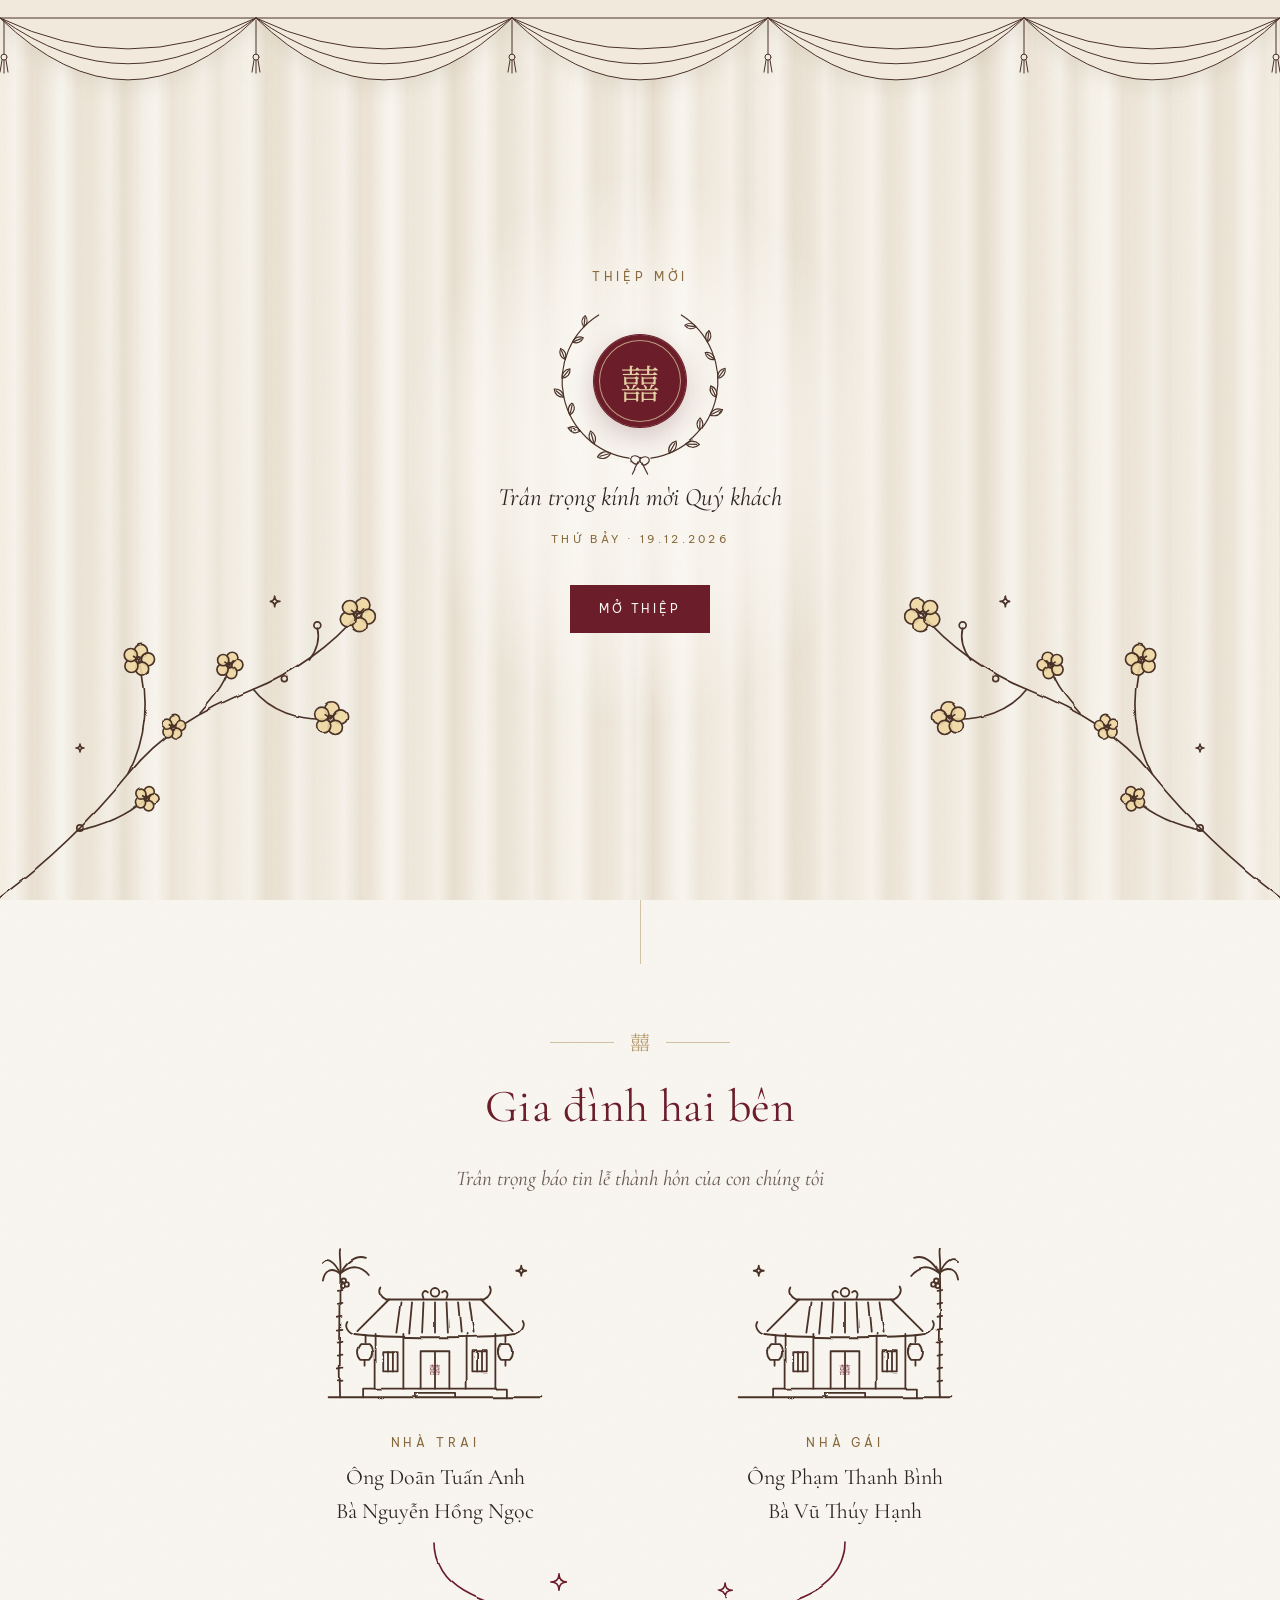
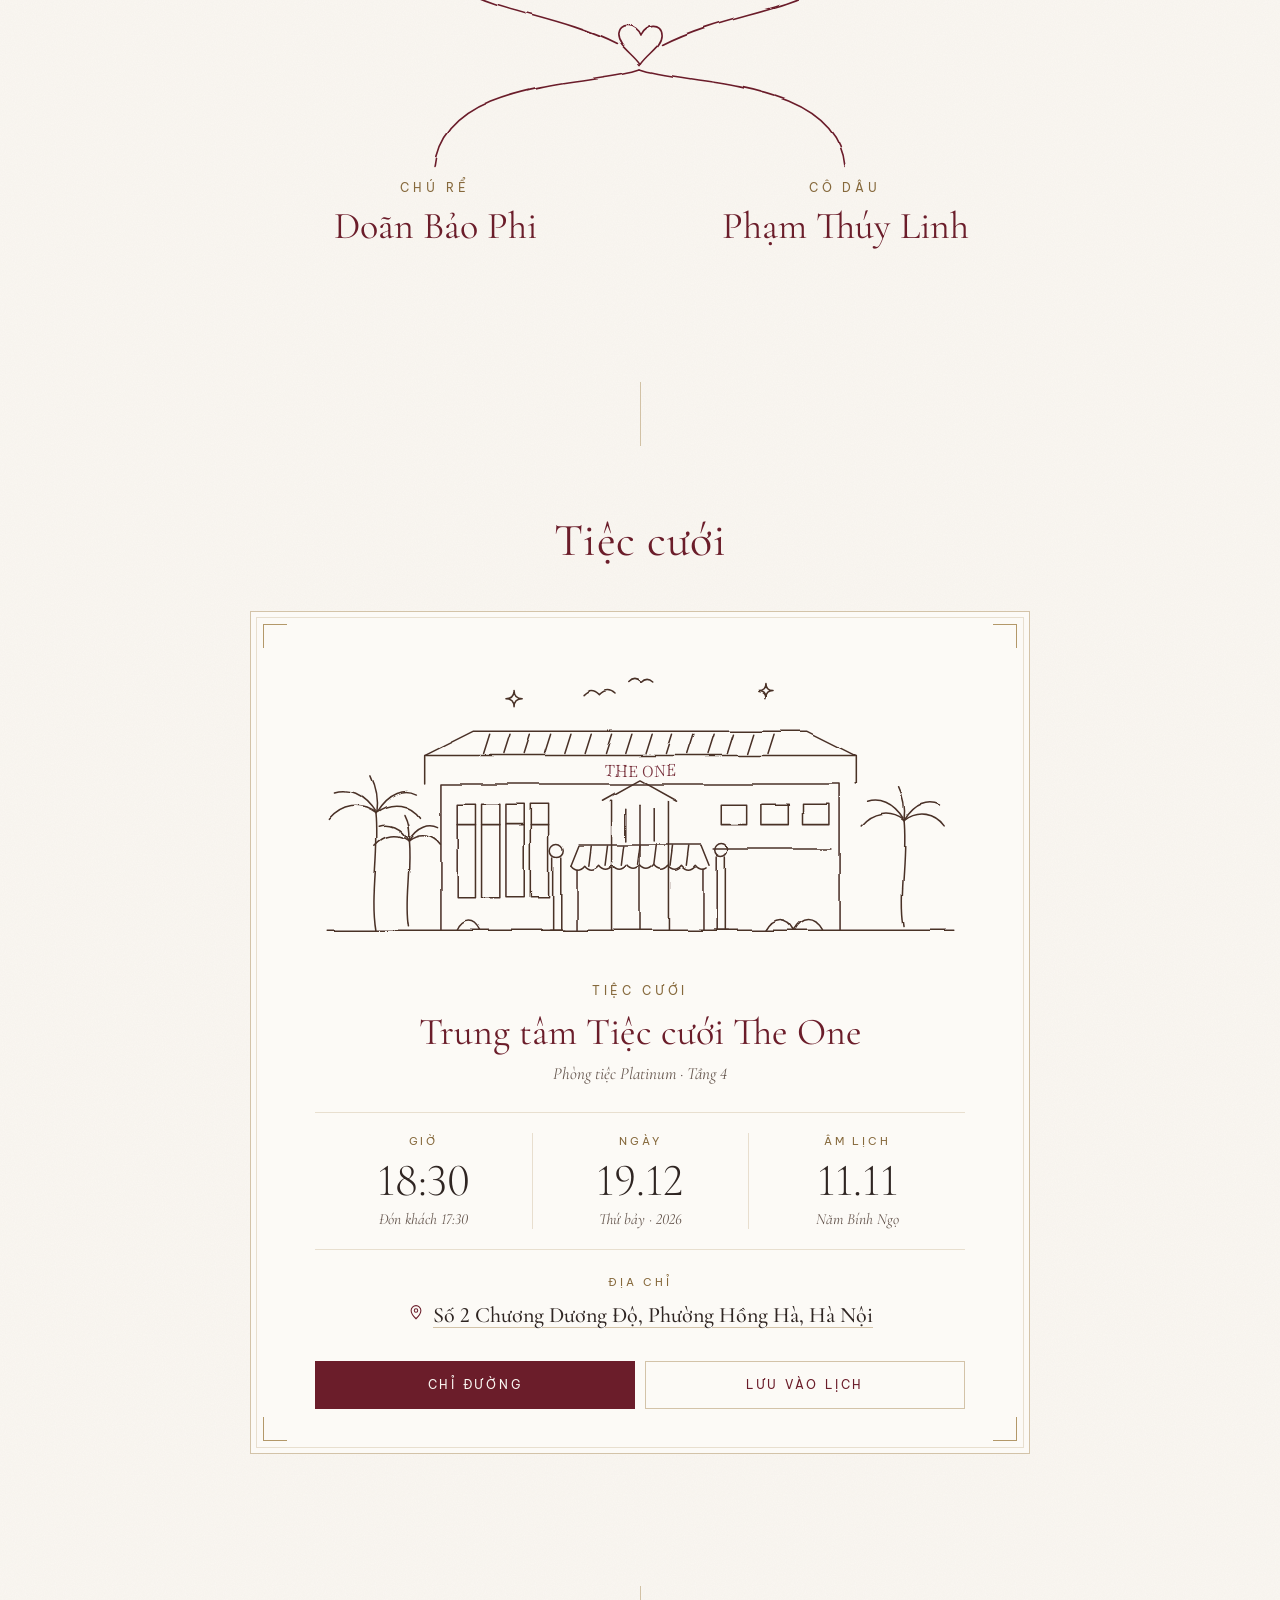
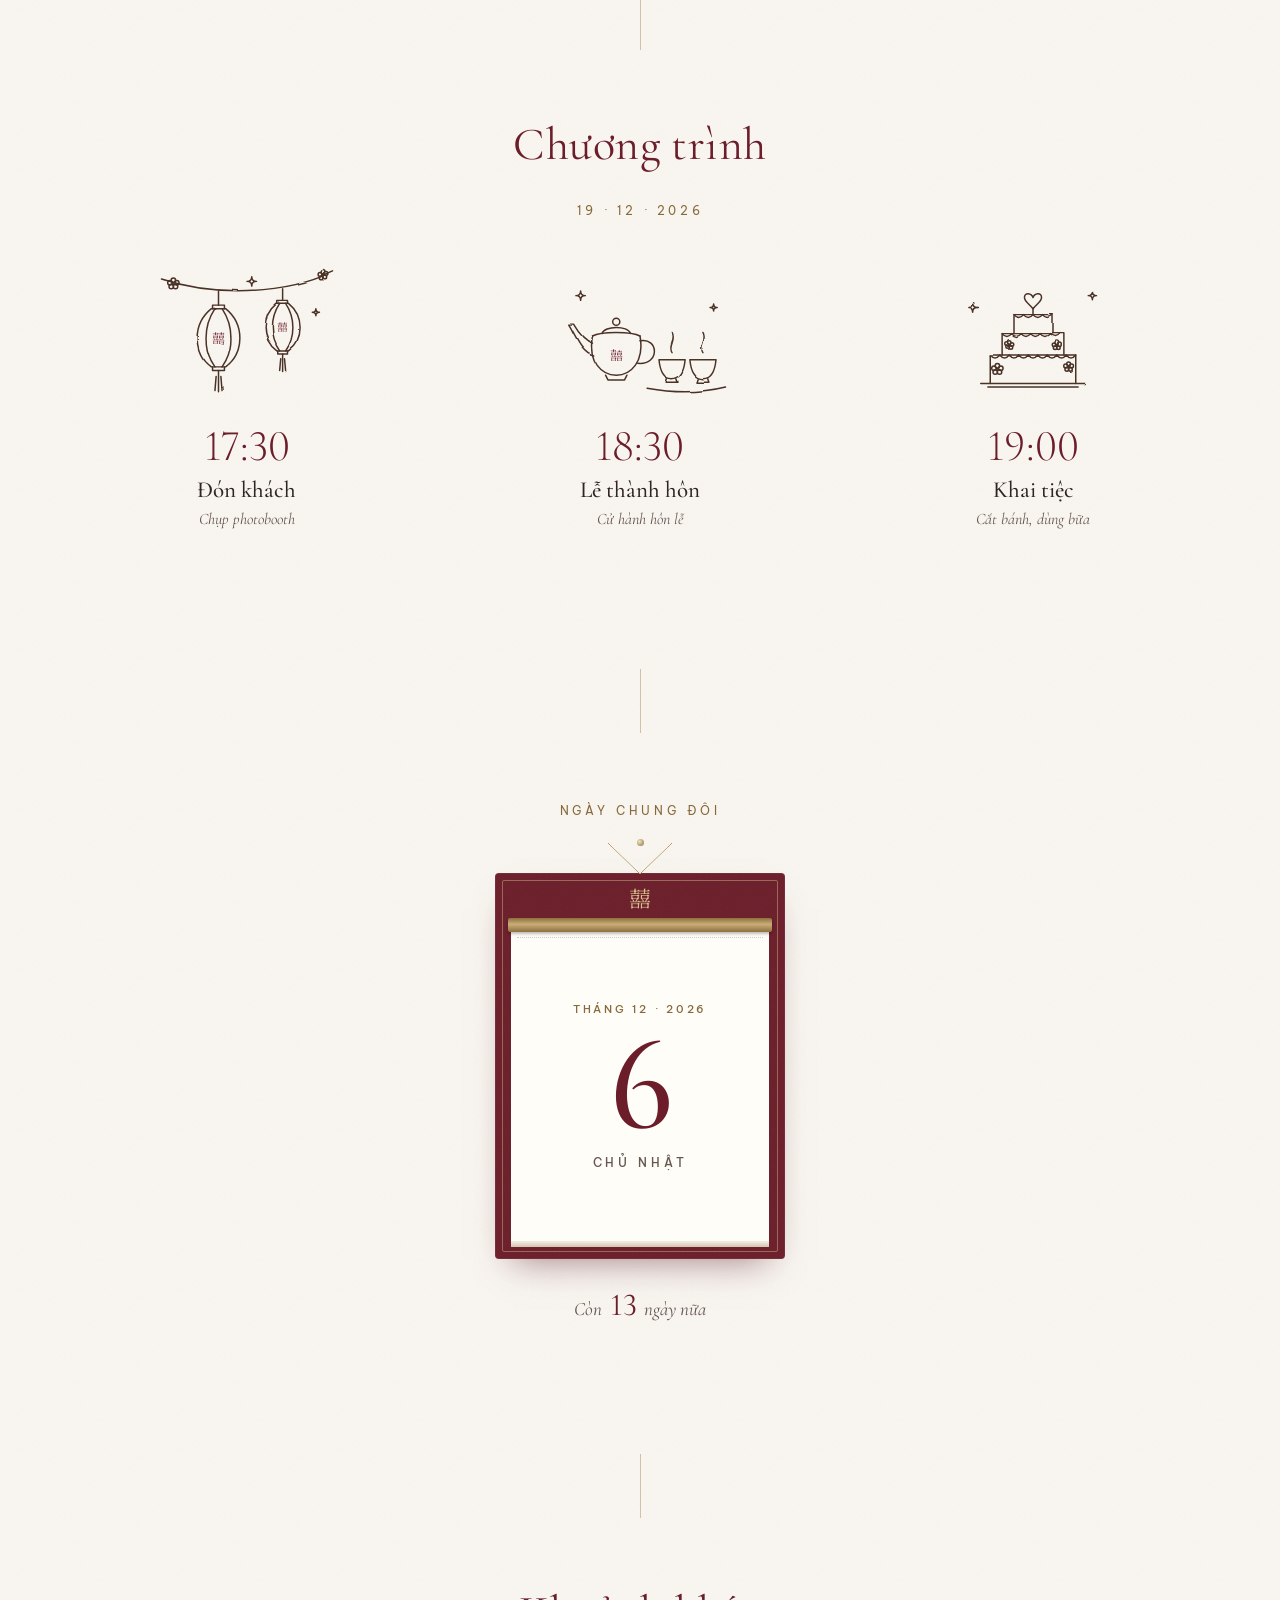
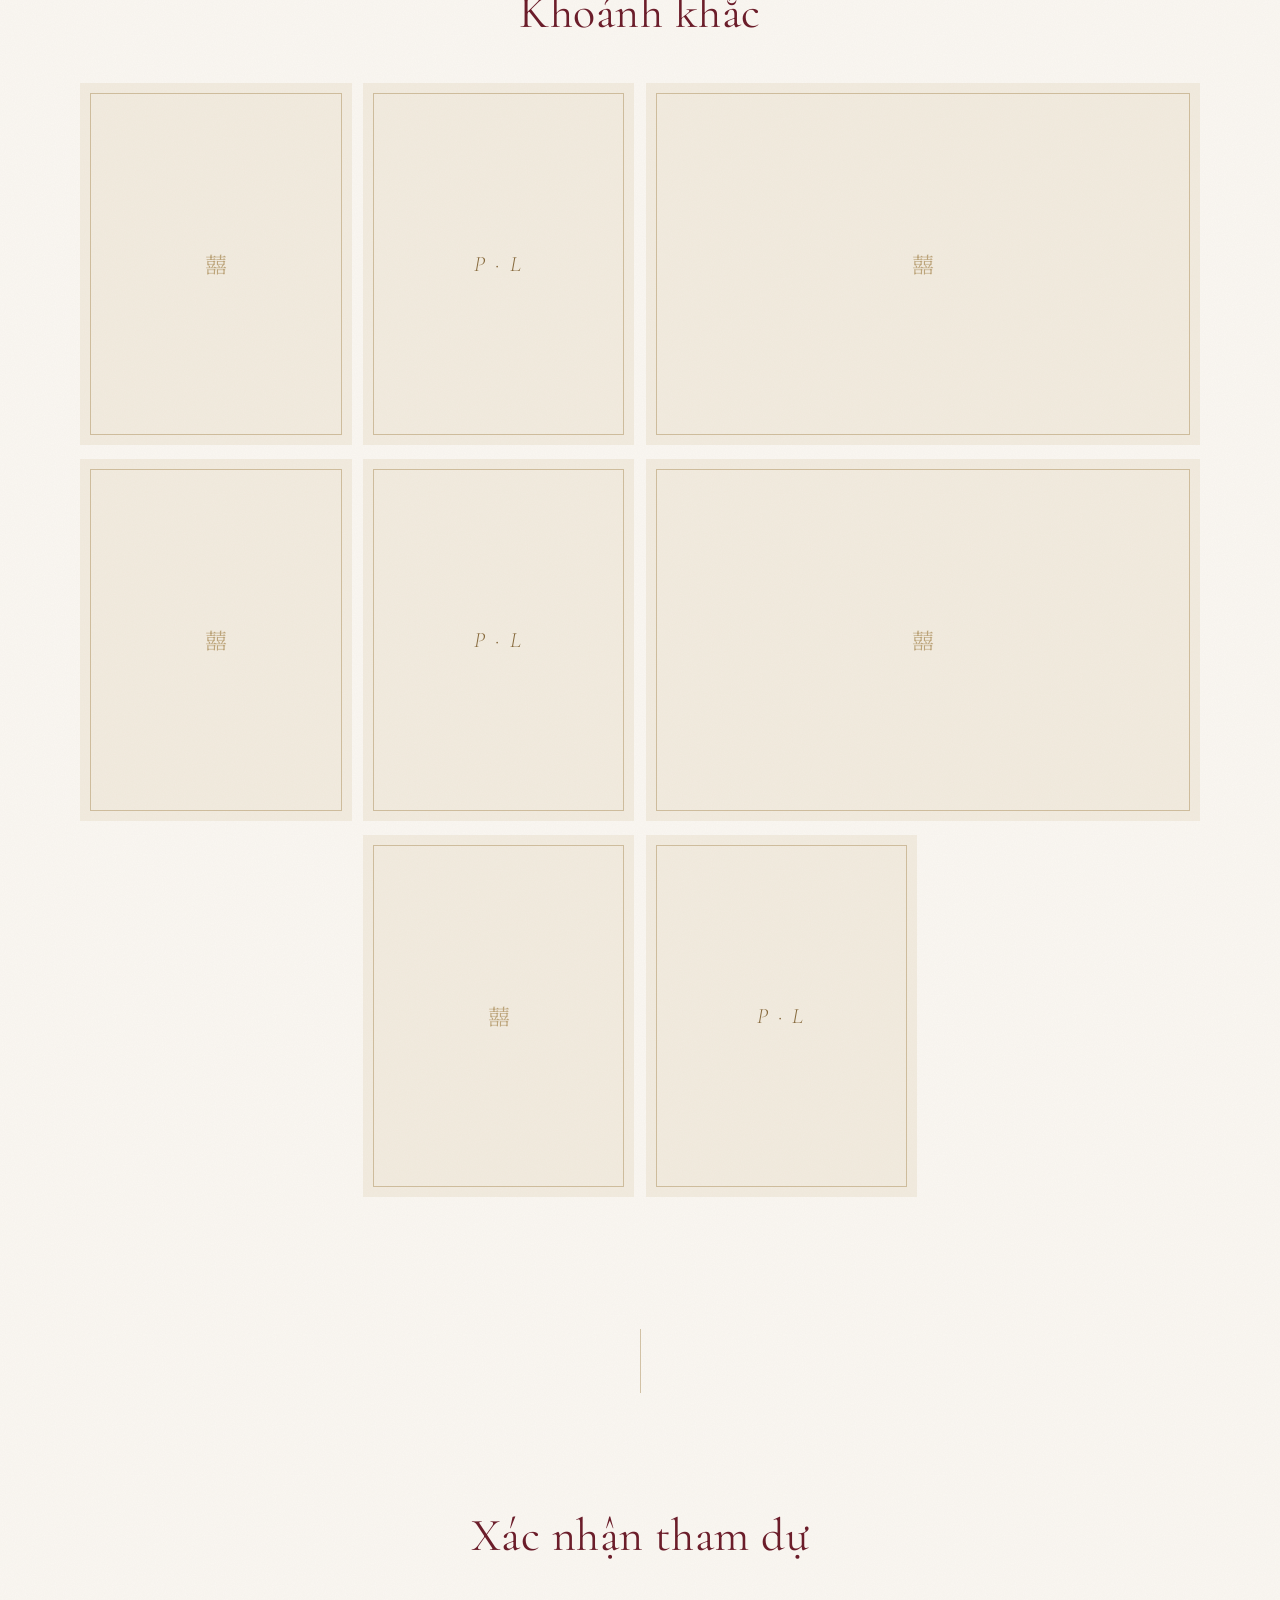
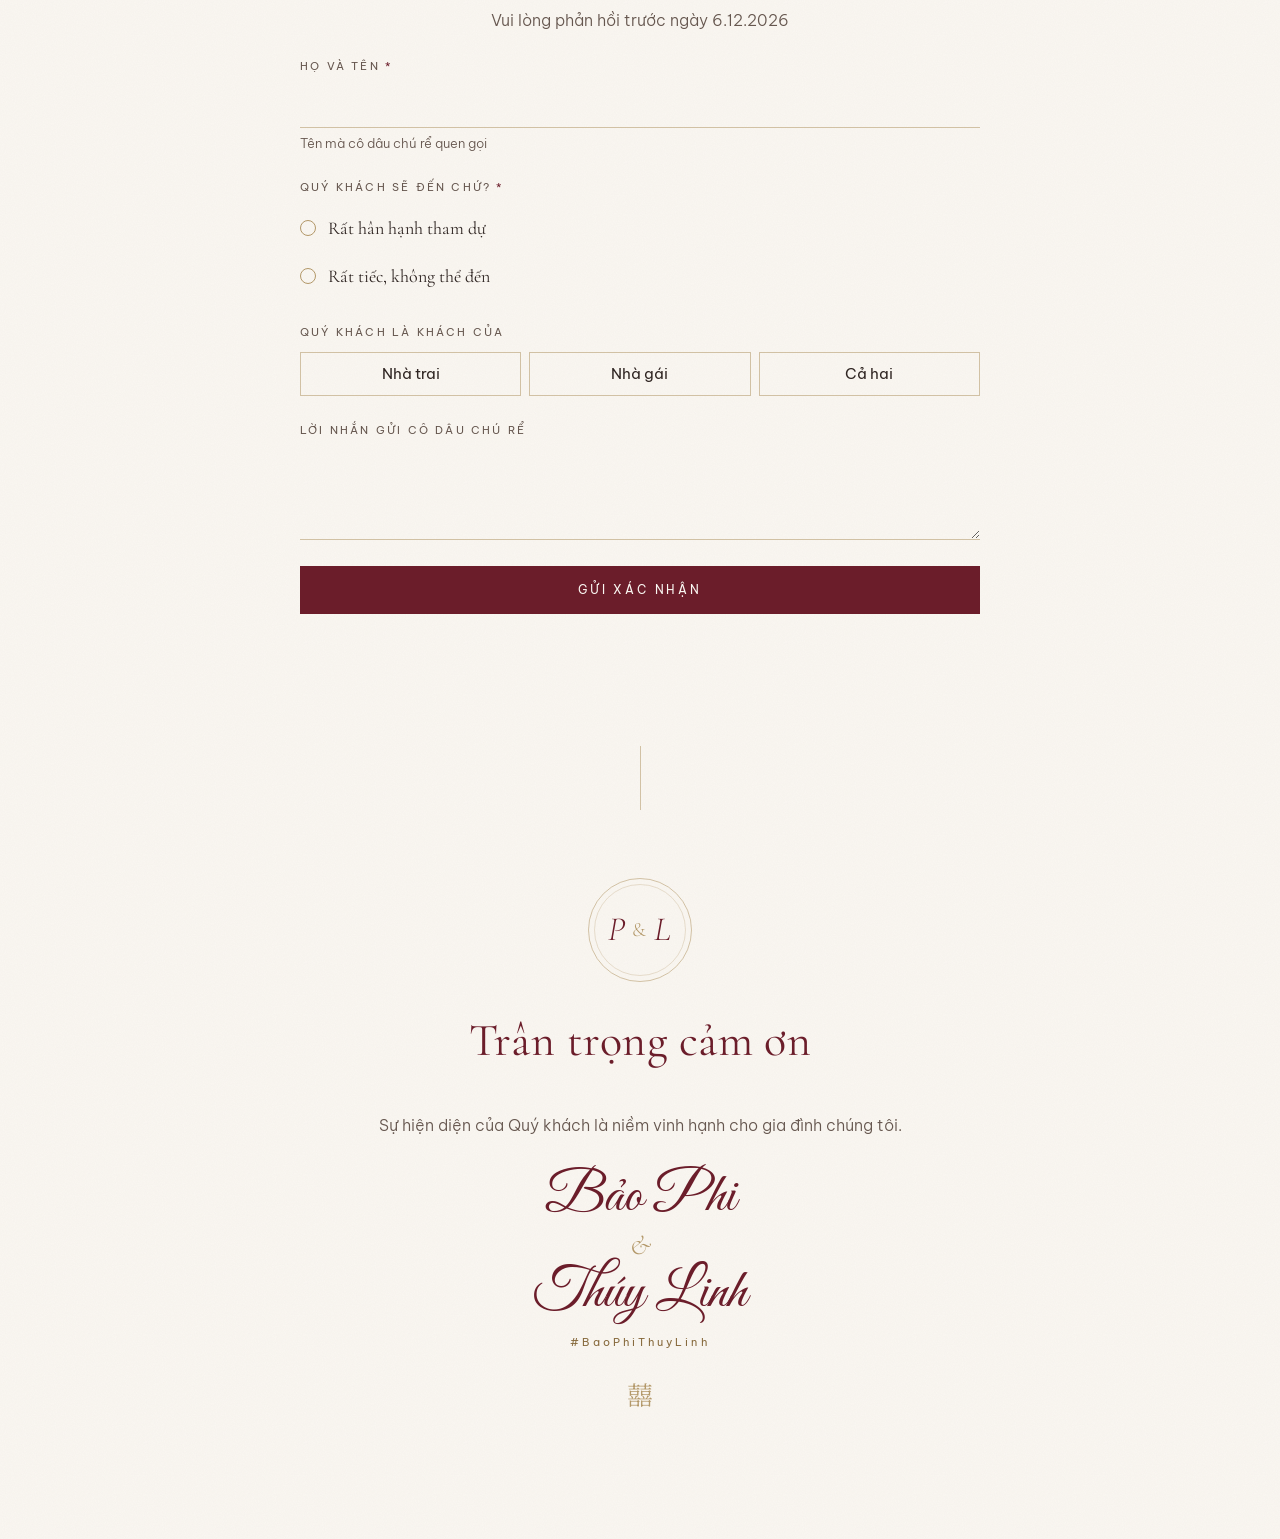
==== commit a8b5f84c: "Use lining numerals everywhere Cormorant defaults to old-style digits, so 11.11 read like II.II and " ====
--- a/index.html
+++ b/index.html
@@ -25,7 +25,7 @@
   <link rel="stylesheet" href="https://fonts.googleapis.com/css2?family=Be+Vietnam+Pro:wght@300;400;500&family=Cormorant+Garamond:ital,wght@0,300;0,400;0,500;1,400&family=Great+Vibes&display=swap">
   <!-- Song Hỷ glyph only: the text= parameter keeps this font download to a few KB. -->
   <link rel="stylesheet" href="https://fonts.googleapis.com/css2?family=Noto+Serif+TC:wght@300&text=%E5%9B%8D&display=swap">
-  <link rel="stylesheet" href="assets/css/style.css?v=1792880000">
+  <link rel="stylesheet" href="assets/css/style.css?v=1792890000">
 </head>
 <body class="is-locked">
 
@@ -257,9 +257,9 @@
 
   <noscript><p class="noscript">Vui lòng bật JavaScript để xem thiệp. / Please enable JavaScript to view this invitation.</p></noscript>
 
-  <script src="config.js?v=1792880000"></script>
-  <script src="assets/js/album.js?v=1792880000"></script>
-  <script src="assets/js/sketches.js?v=1792880000"></script>
-  <script src="assets/js/main.js?v=1792880000"></script>
+  <script src="config.js?v=1792890000"></script>
+  <script src="assets/js/album.js?v=1792890000"></script>
+  <script src="assets/js/sketches.js?v=1792890000"></script>
+  <script src="assets/js/main.js?v=1792890000"></script>
 </body>
 </html>
--- a/assets/css/style.css
+++ b/assets/css/style.css
@@ -44,8 +44,11 @@
   font: 300 15px/1.75 var(--sans);
   -webkit-font-smoothing: antialiased;
   text-rendering: optimizeLegibility;
-  font-feature-settings: "lnum" 1; /* lining numerals; survives the font shorthand */
-}
+}
+/* Lining numerals everywhere: Cormorant defaults to old-style digits (a 3 and 9 that drop below the line,
+   a 1 like a small "I"), which older guests find hard to read. Every `font:` shorthand resets
+   font-variant-numeric, so this needs !important to survive them. */
+*, *::before, *::after { font-variant-numeric: lining-nums !important; }
 body.is-locked { overflow: hidden; height: 100%; }
 
 img { display: block; max-width: 100%; }
@@ -293,7 +296,7 @@
 .date > span { padding: 6px 0; font: 400 13px/1.4 var(--sans); letter-spacing: .26em; text-transform: uppercase; color: var(--ink-soft); }
 .date > span:first-child { border-right: 1px solid var(--gold-line); padding-right: 14px; }
 .date > span:last-child { border-left: 1px solid var(--gold-line); padding-left: 14px; }
-.date__big { padding: 0 18px !important; font: 300 44px/1 var(--serif) !important; letter-spacing: .02em !important; color: var(--burgundy) !important; }
+.date__big { padding: 0 18px !important; font: 300 44px/1 var(--serif) !important; letter-spacing: .02em !important; color: var(--burgundy) !important; font-variant-numeric: lining-nums !important; }
 .hero__lunar { margin: 0; font: italic 400 16px/1.5 var(--serif); color: var(--ink-soft); }
 .hero__quote {
   max-width: 24em; margin: 36px auto 0; padding: 22px 0 0;
@@ -473,7 +476,7 @@
 }
 .mcal::before { content: ''; position: absolute; inset: 5px; border: 1px solid var(--gold-faint); pointer-events: none; }
 .mcal__month { margin: 0 0 16px; font: 400 26px/1.2 var(--serif); color: var(--ink); }
-.mcal__grid { display: grid; grid-template-columns: repeat(7, 1fr); row-gap: 6px; font: 400 17px/34px var(--serif); color: var(--ink-soft); font-variant-numeric: lining-nums tabular-nums; }
+.mcal__grid { display: grid; grid-template-columns: repeat(7, 1fr); row-gap: 6px; font: 400 17px/34px var(--serif); color: var(--ink-soft); font-variant-numeric: lining-nums tabular-nums !important; }
 .mcal__grid .is-sun { color: var(--burgundy); opacity: .75; }
 .mcal__wd { font: 500 9.5px/22px var(--sans); letter-spacing: .12em; text-transform: uppercase; color: var(--gold-text); border-bottom: 1px solid var(--gold-faint); margin-bottom: 4px; }
 .mcal__day { position: relative; }
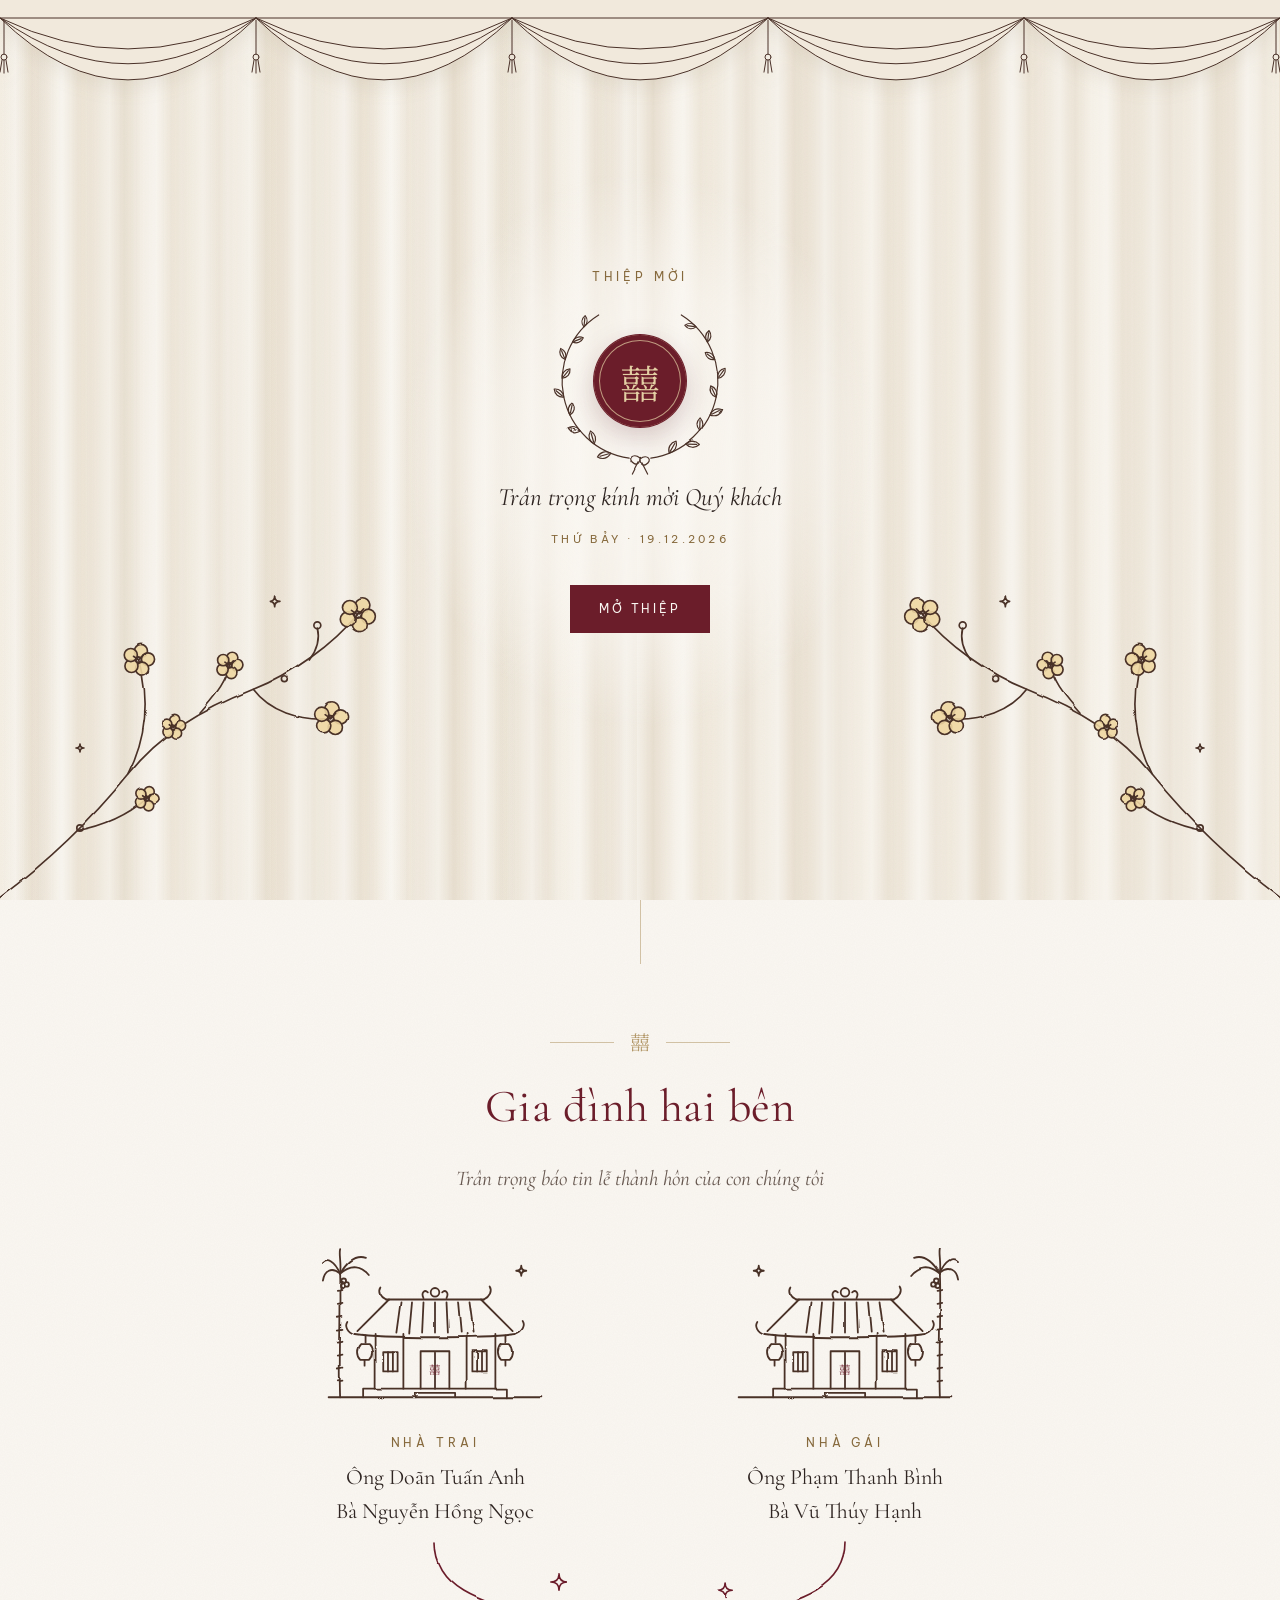
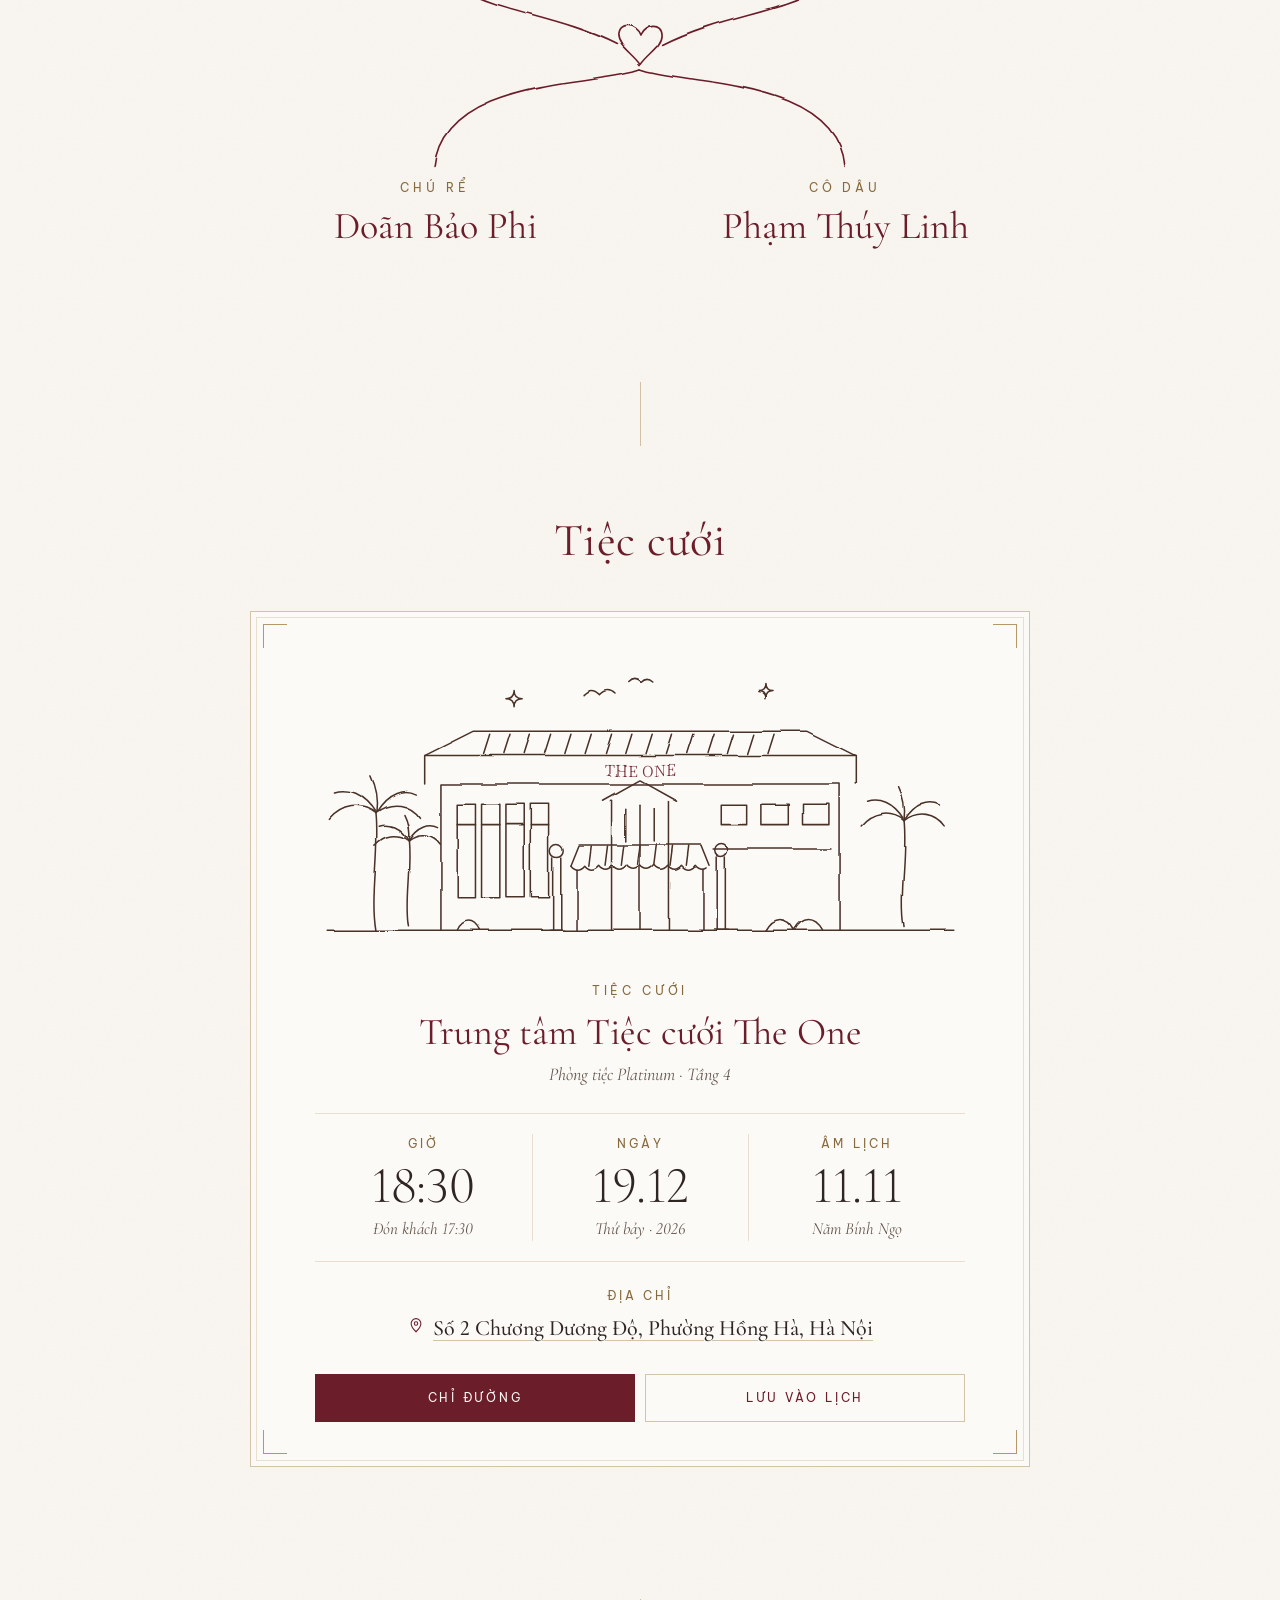
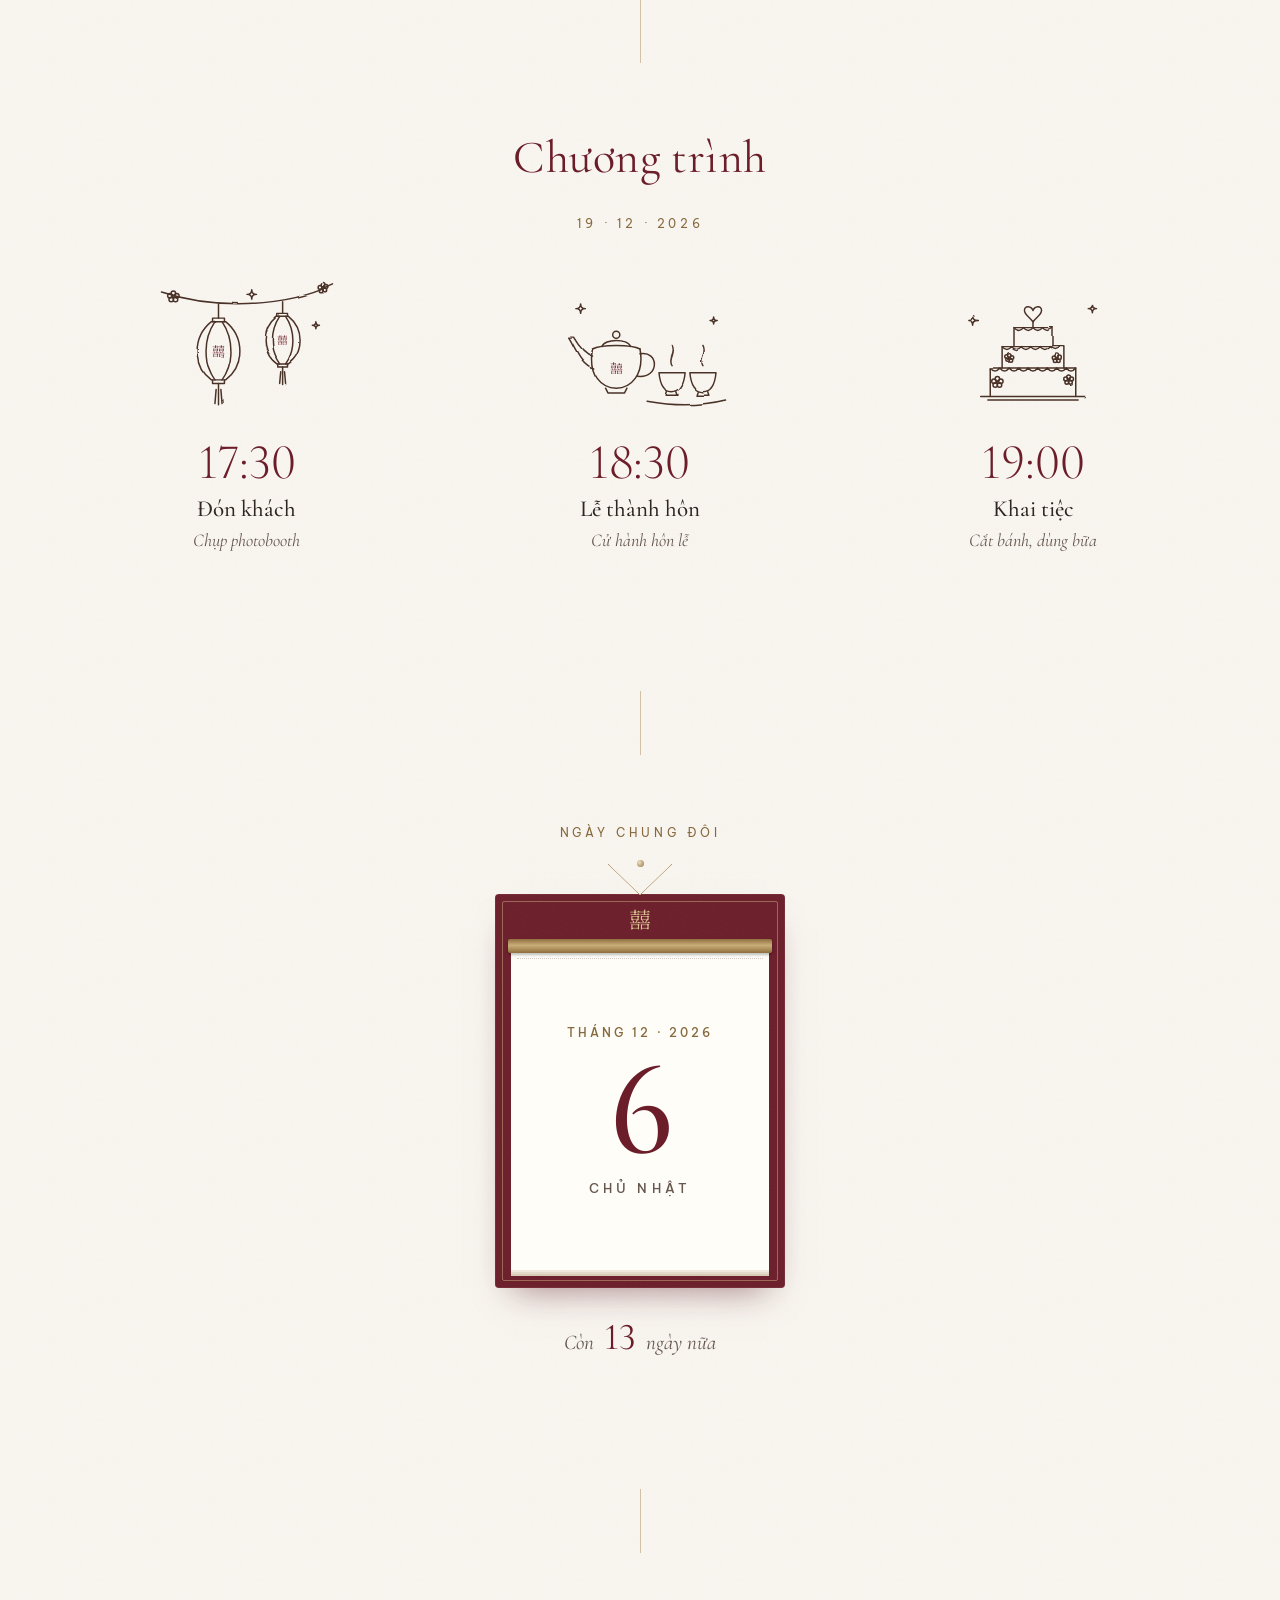
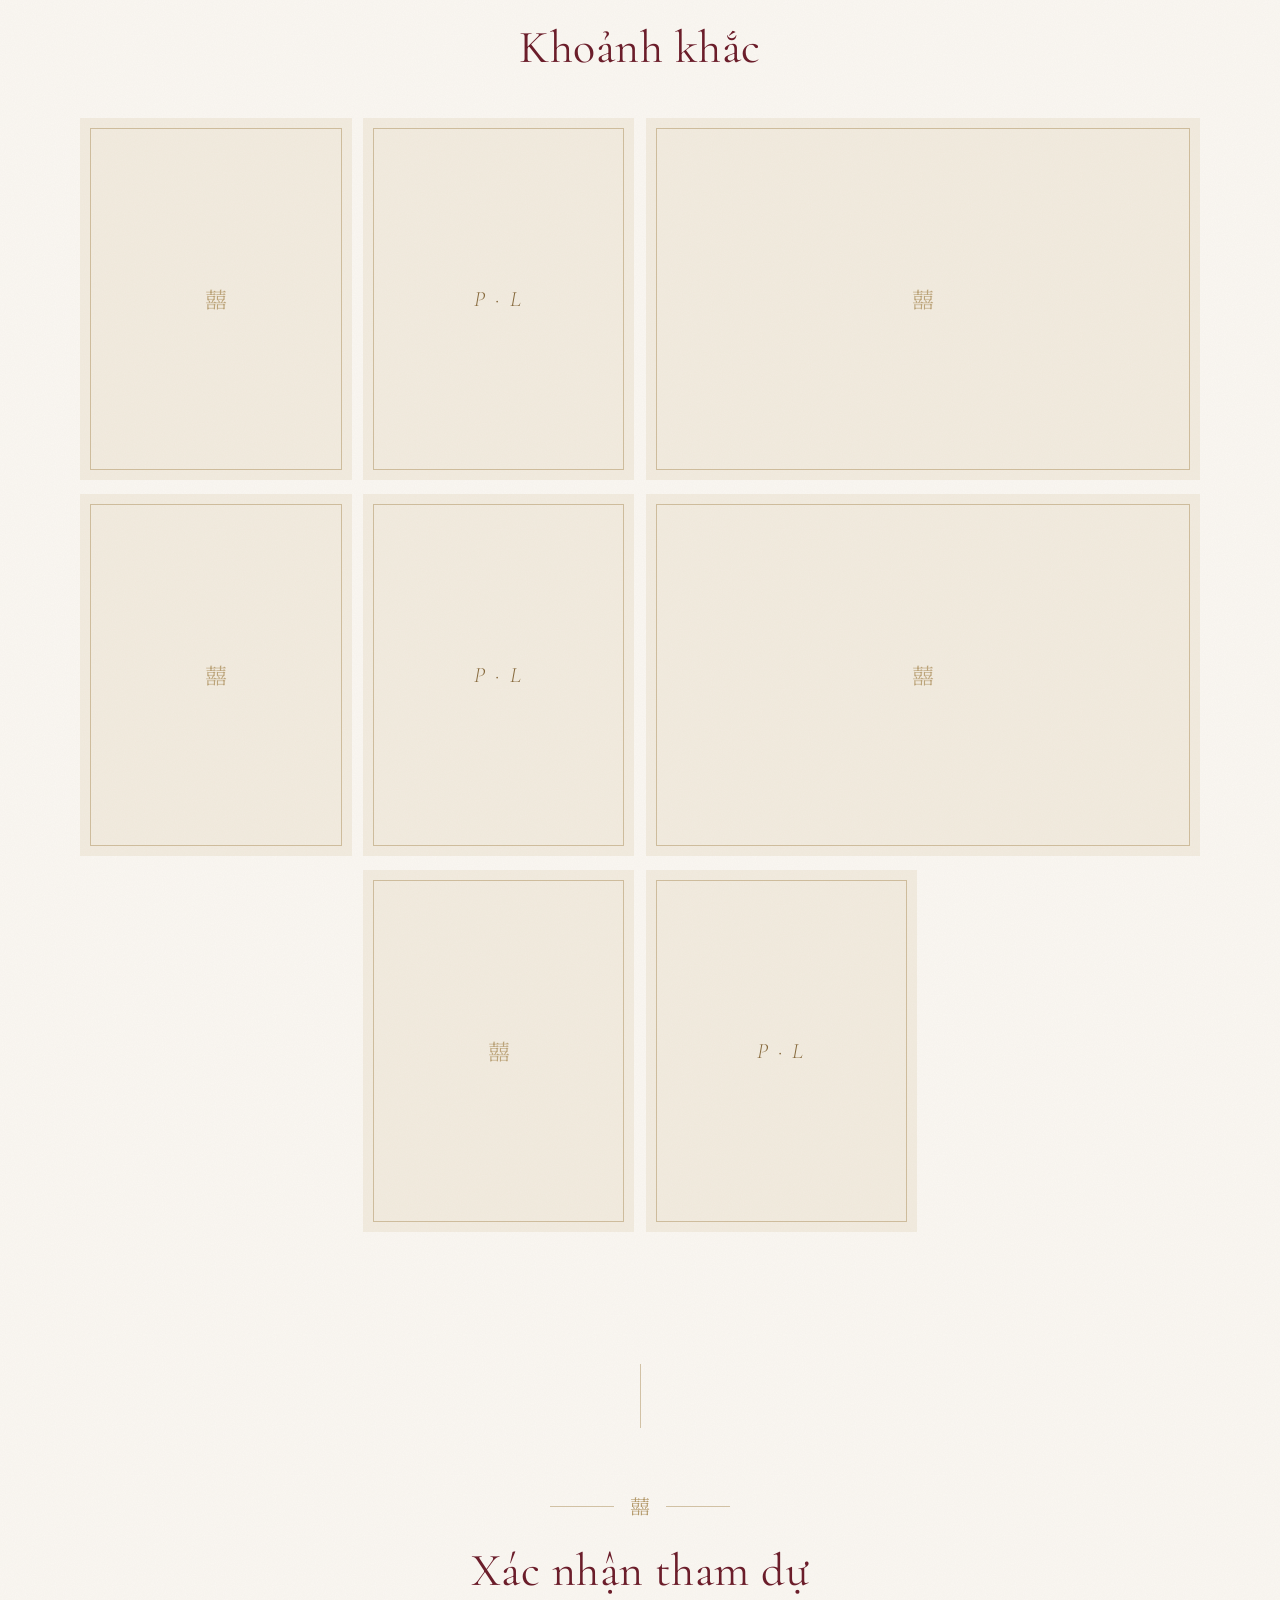
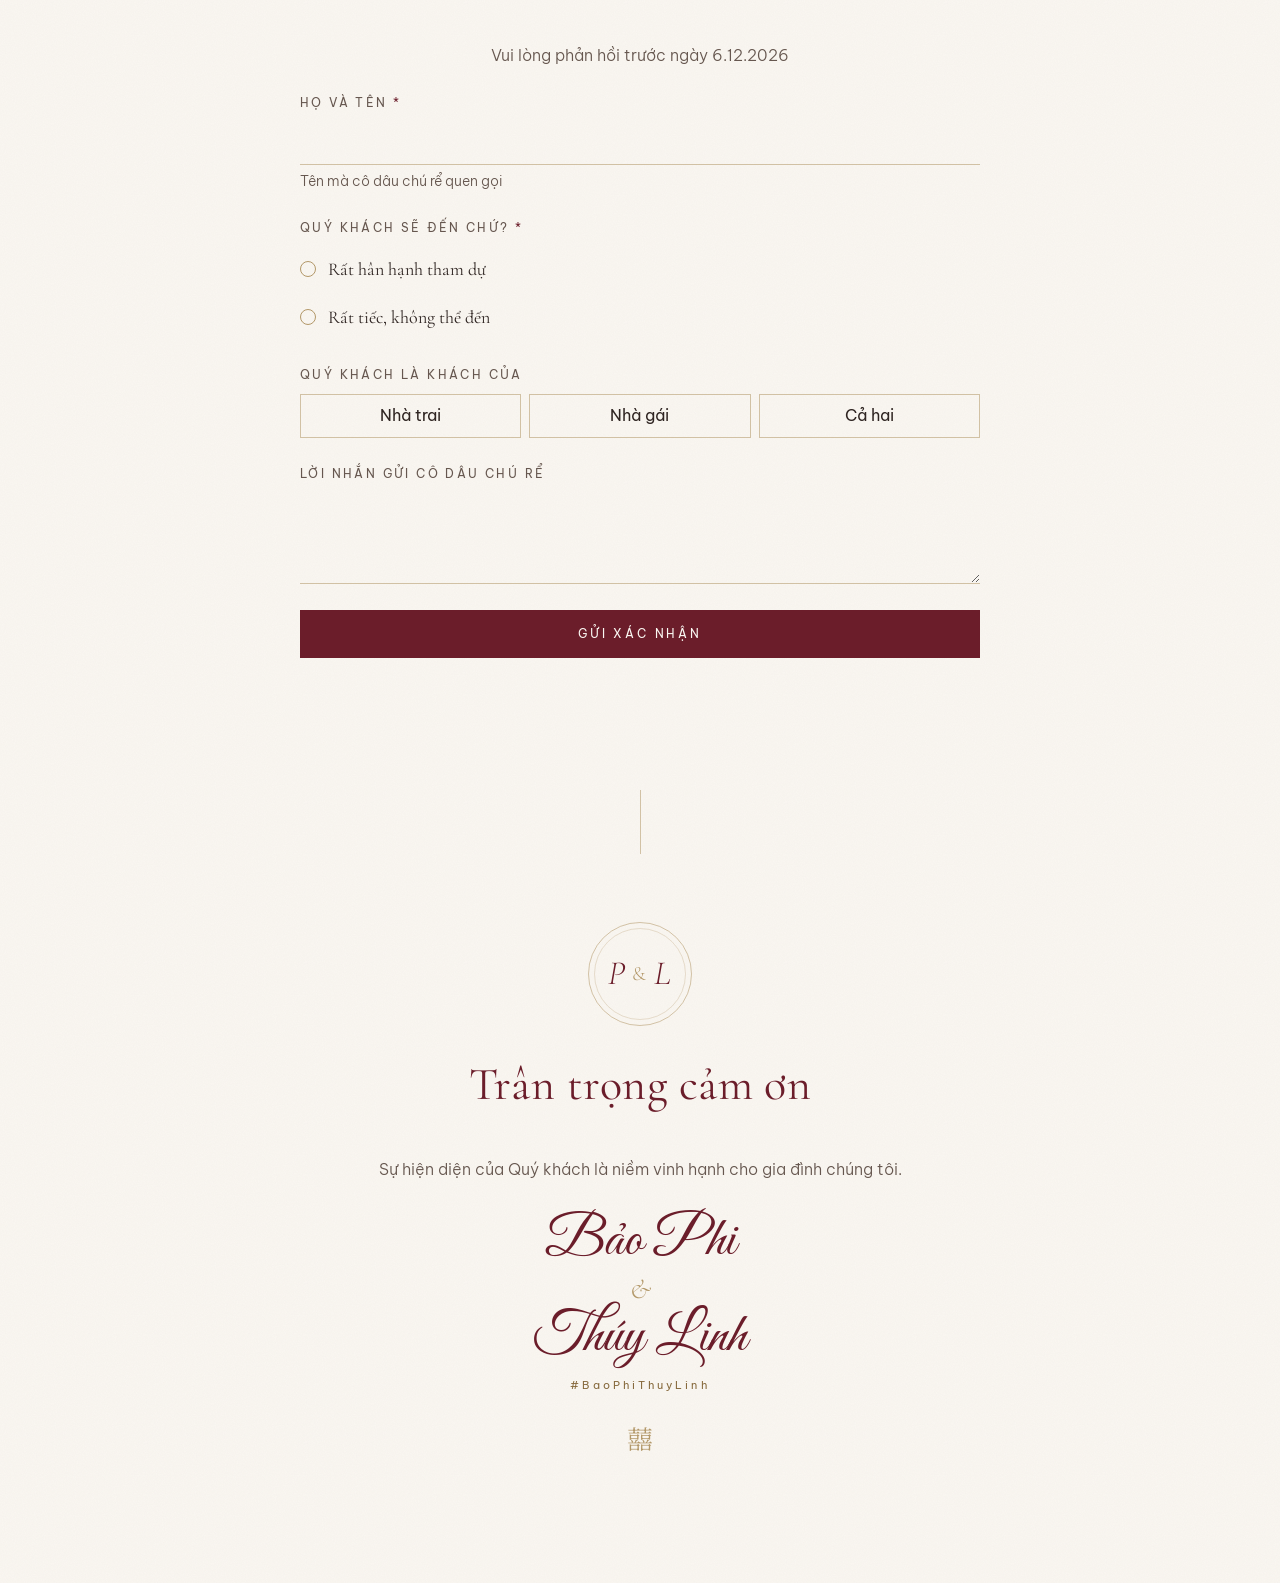
==== commit f0d26b33: "Enlarge numbers and small text for older guests Dates and times are about 15 to 20% larger (event ca" ====
--- a/index.html
+++ b/index.html
@@ -25,7 +25,7 @@
   <link rel="stylesheet" href="https://fonts.googleapis.com/css2?family=Be+Vietnam+Pro:wght@300;400;500&family=Cormorant+Garamond:ital,wght@0,300;0,400;0,500;1,400&family=Great+Vibes&display=swap">
   <!-- Song Hỷ glyph only: the text= parameter keeps this font download to a few KB. -->
   <link rel="stylesheet" href="https://fonts.googleapis.com/css2?family=Noto+Serif+TC:wght@300&text=%E5%9B%8D&display=swap">
-  <link rel="stylesheet" href="assets/css/style.css?v=1792890000">
+  <link rel="stylesheet" href="assets/css/style.css?v=1792900000">
 </head>
 <body class="is-locked">
 
@@ -257,9 +257,9 @@
 
   <noscript><p class="noscript">Vui lòng bật JavaScript để xem thiệp. / Please enable JavaScript to view this invitation.</p></noscript>
 
-  <script src="config.js?v=1792890000"></script>
-  <script src="assets/js/album.js?v=1792890000"></script>
-  <script src="assets/js/sketches.js?v=1792890000"></script>
-  <script src="assets/js/main.js?v=1792890000"></script>
+  <script src="config.js?v=1792900000"></script>
+  <script src="assets/js/album.js?v=1792900000"></script>
+  <script src="assets/js/sketches.js?v=1792900000"></script>
+  <script src="assets/js/main.js?v=1792900000"></script>
 </body>
 </html>
--- a/assets/css/style.css
+++ b/assets/css/style.css
@@ -41,7 +41,7 @@
   margin: 0;
   background: var(--ivory) var(--grain);
   color: var(--ink);
-  font: 300 15px/1.75 var(--sans);
+  font: 300 16px/1.75 var(--sans);
   -webkit-font-smoothing: antialiased;
   text-rendering: optimizeLegibility;
 }
@@ -67,7 +67,7 @@
 /* ---------- Type ---------- */
 .kicker {
   margin: 0 0 18px;
-  font: 400 11px/1.6 var(--sans);
+  font: 400 12px/1.6 var(--sans);
   letter-spacing: .32em;
   text-transform: uppercase;
   color: var(--gold-text);
@@ -287,34 +287,34 @@
   display: block; margin: 2px 0;
   font: italic 300 .5em/1 var(--serif); color: var(--gold);
 }
-.hero__lead { max-width: 20em; margin: 14px auto 34px; font: italic 400 19px/1.5 var(--serif); color: var(--ink-soft); text-wrap: balance; }
+.hero__lead { max-width: 20em; margin: 14px auto 34px; font: italic 400 21px/1.5 var(--serif); color: var(--ink-soft); text-wrap: balance; }
 
 .date {
   display: grid; grid-template-columns: 1fr auto 1fr; align-items: center;
   max-width: 330px; margin: 0 auto 18px;
 }
-.date > span { padding: 6px 0; font: 400 13px/1.4 var(--sans); letter-spacing: .26em; text-transform: uppercase; color: var(--ink-soft); }
+.date > span { padding: 6px 0; font: 400 14px/1.4 var(--sans); letter-spacing: .2em; white-space: nowrap; text-transform: uppercase; color: var(--ink-soft); }
 .date > span:first-child { border-right: 1px solid var(--gold-line); padding-right: 14px; }
 .date > span:last-child { border-left: 1px solid var(--gold-line); padding-left: 14px; }
-.date__big { padding: 0 18px !important; font: 300 44px/1 var(--serif) !important; letter-spacing: .02em !important; color: var(--burgundy) !important; font-variant-numeric: lining-nums !important; }
-.hero__lunar { margin: 0; font: italic 400 16px/1.5 var(--serif); color: var(--ink-soft); }
+.date__big { padding: 0 14px !important; font: 300 52px/1 var(--serif) !important; letter-spacing: .02em !important; color: var(--burgundy) !important; font-variant-numeric: lining-nums !important; }
+.hero__lunar { margin: 0; font: italic 400 18px/1.5 var(--serif); color: var(--ink-soft); }
 .hero__quote {
   max-width: 24em; margin: 36px auto 0; padding: 22px 0 0;
   border-top: 1px solid var(--gold-faint);
-  font: italic 400 18px/1.6 var(--serif); color: var(--ink);
+  font: italic 400 19px/1.6 var(--serif); color: var(--ink);
 }
 
 /* ---------- Family ----------
    Two houses side by side, a red thread (tơ hồng) down from each,
    tied in a heart between the couple's names. */
-.family__intro { max-width: 22em; margin: -14px auto 34px; font: italic 400 18px/1.5 var(--serif); color: var(--ink-soft); }
+.family__intro { max-width: 22em; margin: -14px auto 34px; font: italic 400 19px/1.5 var(--serif); color: var(--ink-soft); }
 .family__tree { max-width: 820px; margin: 0 auto; }
 .family__grid, .family__couple { display: grid; grid-template-columns: 1fr 1fr; }
 .family__col { padding: 0 6px; }
 .family__art { max-width: 150px; margin: 0 auto 12px; }
 .family__col .kicker { margin-bottom: 8px; }
-.family__parent { margin: 0; font: 400 16.5px/1.55 var(--serif); }
-.family__col p.addr { margin-top: 8px; font: 300 12.5px/1.6 var(--sans); color: var(--ink-soft); }
+.family__parent { margin: 0; font: 400 18px/1.55 var(--serif); }
+.family__col p.addr { margin-top: 8px; font: 300 14px/1.6 var(--sans); color: var(--ink-soft); }
 .family__thread { margin: 10px 0 6px; }
 .family__thread .sketch { color: var(--burgundy); }
 .sketch--thread g { stroke-width: 1.5; }
@@ -341,22 +341,22 @@
 .event__art { margin: 0 -4px 18px; }
 .event__name { margin: 0 0 10px; }
 .event__venue { margin: 0 0 6px; font: 400 30px/1.2 var(--serif); color: var(--burgundy); }
-.event__host { margin: 0 0 26px; font: italic 400 17px/1.4 var(--serif); color: var(--ink-soft); }
+.event__host { margin: 0 0 26px; font: italic 400 18px/1.4 var(--serif); color: var(--ink-soft); }
 .event__facts {
   display: grid; grid-template-columns: repeat(auto-fit, minmax(0, 1fr));
   border-top: 1px solid var(--gold-faint); border-bottom: 1px solid var(--gold-faint);
   padding: 20px 0;
 }
-.event__fact { padding: 0 6px; }
+.event__fact { padding: 0 2px; }
 .event__fact + .event__fact { border-left: 1px solid var(--gold-faint); }
-.event__label { display: block; font: 400 10px/1.6 var(--sans); letter-spacing: .26em; text-transform: uppercase; color: var(--gold-text); }
-.event__big { display: block; margin: 6px 0 4px; font: 300 32px/1.05 var(--serif); color: var(--ink); }
-.event__sub { display: block; font: italic 400 14px/1.35 var(--serif); color: var(--ink-soft); }
-.event__lunar { margin: 14px 0 0; font: italic 400 15px/1.5 var(--serif); color: var(--ink-soft); }
+.event__label { display: block; font: 400 11px/1.6 var(--sans); letter-spacing: .26em; text-transform: uppercase; color: var(--gold-text); }
+.event__big { display: block; margin: 6px 0 4px; font: 300 38px/1.05 var(--serif); color: var(--ink); }
+.event__sub { display: block; font: italic 400 clamp(13px, 3.8vw, 15px)/1.35 var(--serif); white-space: nowrap; /* shrinks on narrow phones so the three columns never touch */ color: var(--ink-soft); }
+.event__lunar { margin: 14px 0 0; font: italic 400 17px/1.5 var(--serif); color: var(--ink-soft); }
 .event__where { margin: 24px auto 0; }
 .event__addr {
   display: inline-flex; align-items: flex-start; gap: 8px; max-width: 24em; margin: 8px 0 0;
-  font: 500 19px/1.4 var(--serif); color: var(--ink); text-decoration: none;
+  font: 500 20px/1.4 var(--serif); color: var(--ink); text-decoration: none;
 }
 a.event__addr span { text-decoration: underline; text-decoration-color: var(--gold-line); text-underline-offset: 5px; text-decoration-thickness: 1px; }
 a.event__addr:hover span { text-decoration-color: var(--burgundy); }
@@ -393,17 +393,17 @@
 .program__item + .program__item { border-top: 1px solid var(--gold-faint); }
 .program__item:nth-child(even) { grid-template-columns: 1fr 46%; text-align: right; }
 .program__item:nth-child(even) .program__art { order: 2; }
-.program__time { margin: 0; font: 300 34px/1 var(--serif); color: var(--burgundy); }
-.program__title { margin: 8px 0 2px; font: 500 21px/1.3 var(--serif); }
-.program__note { margin: 0; font: italic 400 15px/1.45 var(--serif); color: var(--ink-soft); }
+.program__time { margin: 0; font: 300 40px/1 var(--serif); color: var(--burgundy); }
+.program__title { margin: 8px 0 2px; font: 500 23px/1.3 var(--serif); }
+.program__note { margin: 0; font: italic 400 17px/1.45 var(--serif); color: var(--ink-soft); }
 
 .gift__art { width: 150px; margin: -10px auto 10px; }
 
 /* ---------- Date: tear-off calendar (.bloc) and month page (.mcal) ---------- */
 .when { position: relative; z-index: 2; margin: 6px auto 0; }
 .when--bloc { margin-top: 52px; } /* room for the nail and string */
-.when__left { margin: 30px 0 0; font: italic 400 19px/1.4 var(--serif); color: var(--ink-soft); }
-.when__left b { margin: 0 .12em; font: 400 32px/1 var(--serif); color: var(--burgundy); font-variant-numeric: lining-nums; }
+.when__left { margin: 30px 0 0; font: italic 400 21px/1.4 var(--serif); color: var(--ink-soft); }
+.when__left b { margin: 0 .12em; font: 400 38px/1 var(--serif); color: var(--burgundy); font-variant-numeric: lining-nums; }
 
 /* Tear-off wall calendar (lịch bloc): burgundy backing board, binding strip, a stack of pages */
 .bloc {
@@ -444,18 +444,18 @@
 .bloc__page::before { /* perforation just under the binding */
   content: ''; position: absolute; left: 6px; right: 6px; top: 14px; border-top: 1.5px dotted rgba(102, 87, 79, .3);
 }
-.bloc__month { margin: 0; font: 500 10.5px/1.6 var(--sans); letter-spacing: .26em; text-transform: uppercase; color: var(--gold-text); }
+.bloc__month { margin: 0; font: 500 11.5px/1.6 var(--sans); letter-spacing: .26em; text-transform: uppercase; color: var(--gold-text); }
 .bloc__day { margin: 2px 0 0; font: 500 116px/.95 var(--serif); letter-spacing: -.02em; font-variant-numeric: lining-nums; }
-.bloc__wd { margin: 6px 0 0; font: 500 12px/1.4 var(--sans); letter-spacing: .32em; text-transform: uppercase; color: var(--ink-soft); }
+.bloc__wd { margin: 6px 0 0; font: 500 13px/1.4 var(--sans); letter-spacing: .32em; text-transform: uppercase; color: var(--ink-soft); }
 .bloc__page.is-sun .bloc__day, .bloc__page--final .bloc__day { color: var(--burgundy); }
 .bloc__page--final .bloc__wd { color: var(--burgundy); }
 .bloc__names { margin: 12px 0 0; font-size: 25px; white-space: nowrap; line-height: 1.2; color: var(--burgundy); }
 .bloc__names .amp { margin: 0 .2em; }
 .bloc__lunar {
   margin: 14px 0 0; padding-top: 10px; width: 100%; border-top: 1px solid var(--gold-faint);
-  font: italic 400 15px/1.4 var(--serif); color: var(--ink-soft);
-}
-.bloc__lunar span { display: block; font: 500 9.5px/1.6 var(--sans); font-style: normal; letter-spacing: .26em; text-transform: uppercase; color: var(--gold-text); }
+  font: italic 400 17px/1.4 var(--serif); color: var(--ink-soft);
+}
+.bloc__lunar span { display: block; font: 500 10.5px/1.6 var(--sans); font-style: normal; letter-spacing: .26em; text-transform: uppercase; color: var(--gold-text); }
 .bloc__stamp {
   position: absolute; right: 14px; top: 26px; width: 36px; height: 36px; display: grid; place-items: center;
   border: 1.5px solid var(--burgundy); border-radius: 50%; color: var(--burgundy); font-size: 18px;
@@ -582,7 +582,7 @@
 .field { margin: 0 0 26px; padding: 0; border: 0; min-width: 0; }
 .field > label, .field > legend {
   display: block; margin-bottom: 4px; padding: 0;
-  font: 400 11px/1.6 var(--sans); letter-spacing: .2em; text-transform: uppercase; color: var(--ink-soft);
+  font: 400 12px/1.6 var(--sans); letter-spacing: .2em; text-transform: uppercase; color: var(--ink-soft);
 }
 .req { color: var(--burgundy); }
 .field input[type="text"], .field input[type="tel"], .field input[type="number"], .field textarea {
@@ -595,7 +595,7 @@
 .field textarea { resize: vertical; min-height: 88px; }
 .field input:focus, .field textarea:focus { outline: none; border-bottom-color: var(--burgundy); }
 .field input::placeholder, .field textarea::placeholder { color: #A99A8F; font-style: italic; }
-.hint { display: block; margin-top: 6px; font-size: 12.5px; line-height: 1.5; color: var(--ink-soft); }
+.hint { display: block; margin-top: 6px; font-size: 14px; line-height: 1.5; color: var(--ink-soft); }
 .err { display: block; font-size: 12.5px; color: #9B1C2E; }
 .err:empty { display: none; }
 .err:not(:empty) { margin-top: 6px; }
@@ -615,7 +615,7 @@
 .choice input:checked + span::before { background: var(--burgundy); box-shadow: inset 0 0 0 3px var(--ivory); border-color: var(--burgundy); }
 .choice input:focus-visible + span { outline: 1px solid var(--burgundy); outline-offset: 4px; }
 
-.choice--pill { justify-content: center; border: 1px solid var(--gold-line); font: 400 15px/1.2 var(--sans); padding: 0 8px; text-align: center; transition: background-color .3s, color .3s, border-color .3s; }
+.choice--pill { justify-content: center; border: 1px solid var(--gold-line); font: 400 16px/1.2 var(--sans); padding: 0 8px; text-align: center; transition: background-color .3s, color .3s, border-color .3s; }
 .choice--pill > span::before { display: none; }
 .choice--pill:has(input:checked) { background: var(--burgundy); border-color: var(--burgundy); color: var(--ivory); }
 .choice--pill.is-checked { background: var(--burgundy); border-color: var(--burgundy); color: var(--ivory); }
@@ -701,8 +701,8 @@
   .hero__names { grid-area: names; font-size: clamp(72px, 7vw, 104px); }
   .hero__lead { grid-area: lead; font-size: 23px; margin: 22px auto 40px; }
   .hero .date { grid-area: date; max-width: 400px; }
-  .date__big { font-size: 56px !important; }
-  .hero__lunar { grid-area: lunar; font-size: 18px; }
+  .date__big { font-size: 62px !important; }
+  .hero__lunar { grid-area: lunar; font-size: 20px; }
   .hero__quote { grid-area: quote; align-self: start; font-size: 20px; }
   .hero__sprig { left: auto; right: 3vw; top: 24px; width: 220px; height: 74px; transform: none; }
 
@@ -721,10 +721,10 @@
   .event__art { margin: -6px 0 22px; }
   .sketch--venue g { stroke-width: .75; } /* the drawing is scaled up 2x here */
   .event__venue { font-size: 38px; }
-  .event__big { font-size: 46px; }
-  .event__sub { font-size: 15.5px; }
+  .event__big { font-size: 52px; }
+  .event__sub { font-size: 17px; }
   .event__addr { font-size: 22px; }
-  .event__label { font-size: 11px; }
+  .event__label { font-size: 12px; }
   .event__actions { margin-top: auto; padding-top: 30px; }
 
   .events__list:not(:has(> :nth-child(2))) { max-width: 780px; } /* a single event stays card-width */
@@ -736,9 +736,9 @@
   .program__item, .program__item:nth-child(even) { display: block; padding: 0; text-align: center; }
   .program__item + .program__item { border-top: 0; }
   .program__art { max-width: 190px; margin: 0 auto 22px; }
-  .program__time { font-size: 44px; }
+  .program__time { font-size: 50px; }
   .program__title { font-size: 23px; }
-  .program__note { font-size: 16px; }
+  .program__note { font-size: 18px; }
   .gift__art { width: 190px; }
 
   /* Countdown */
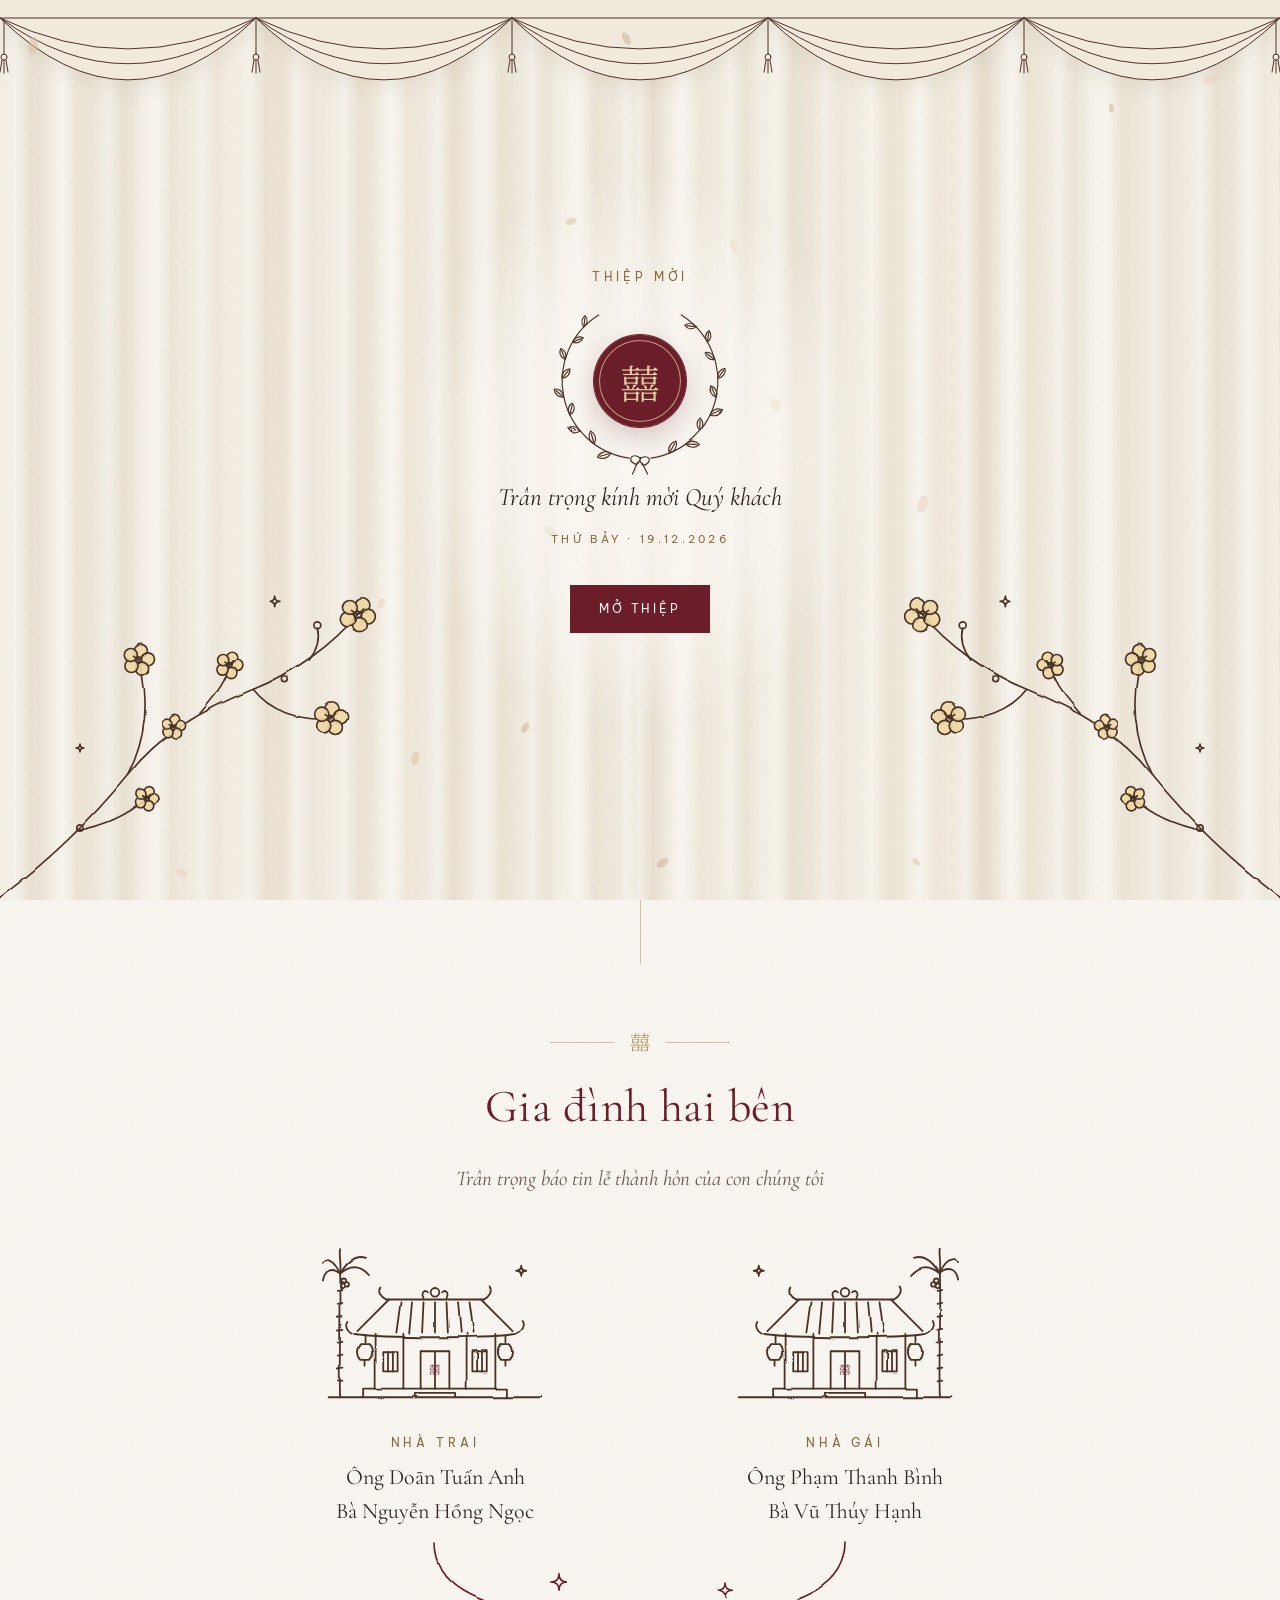
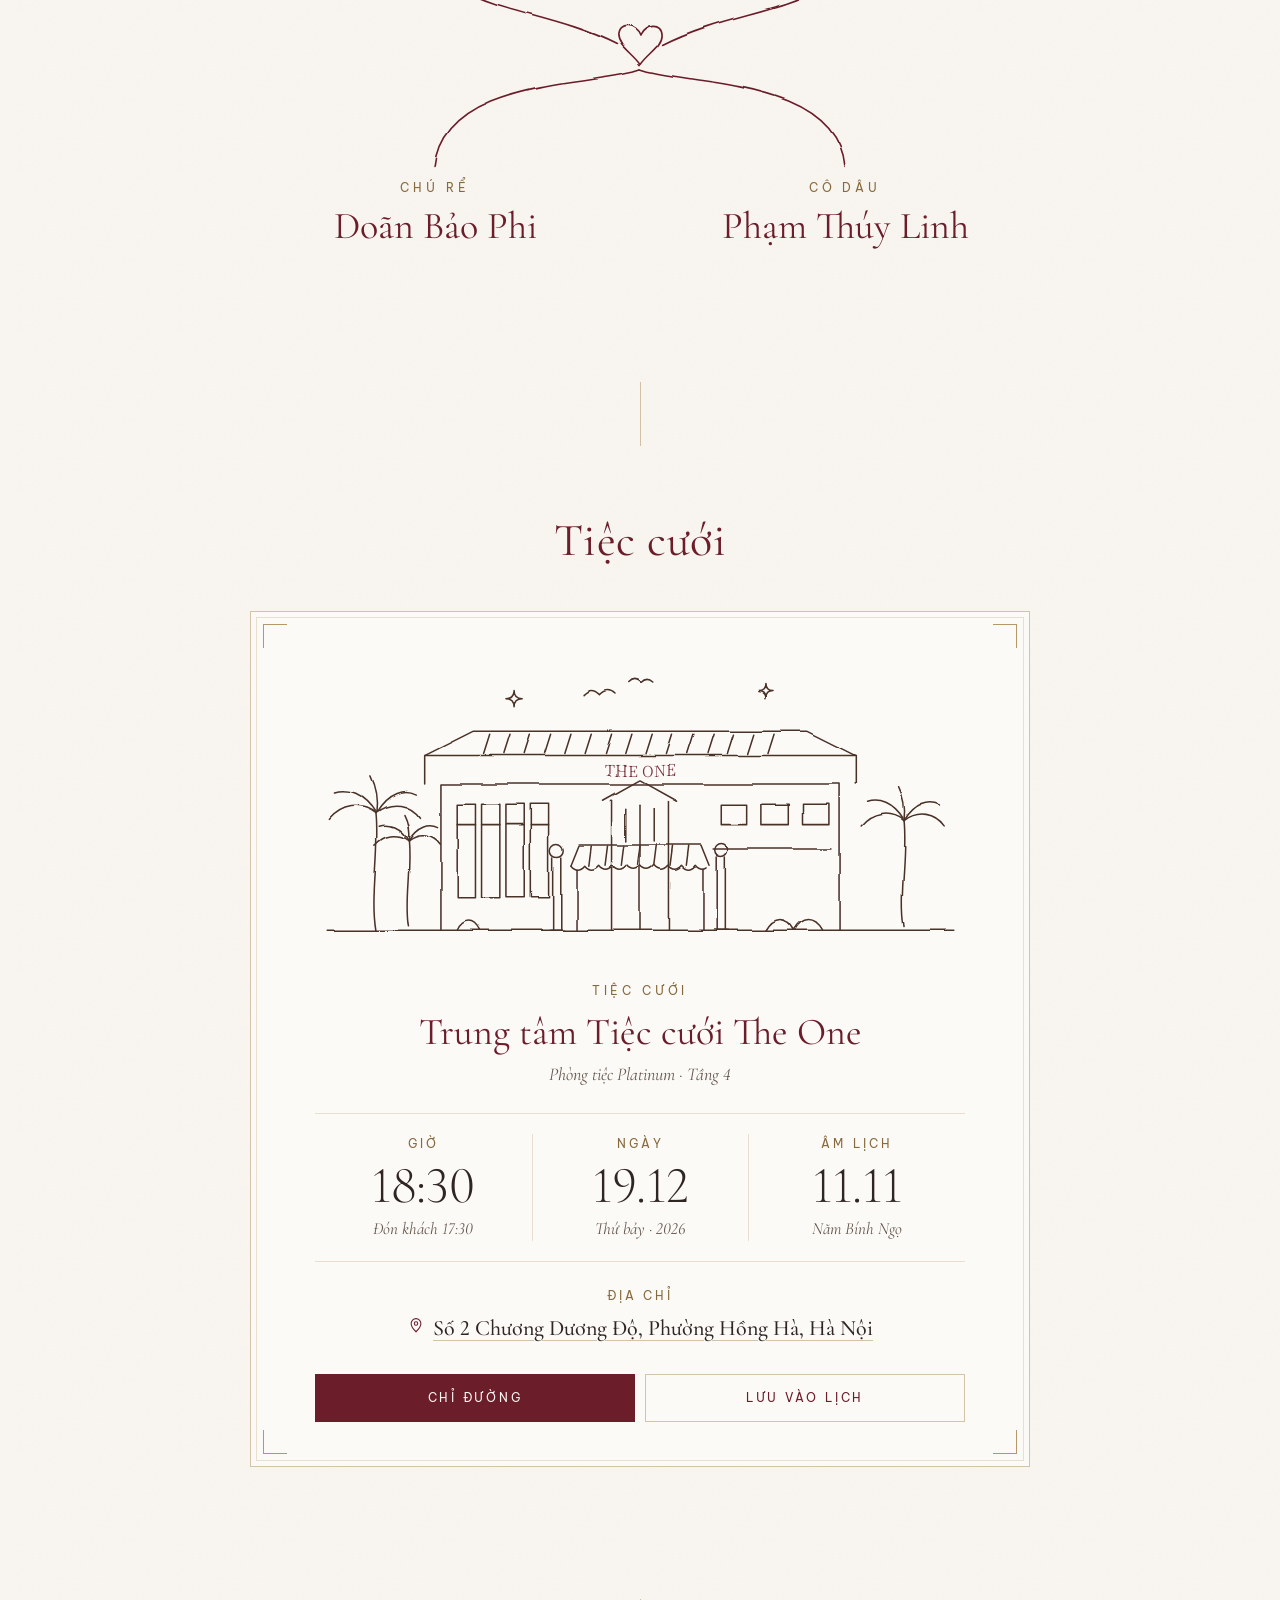
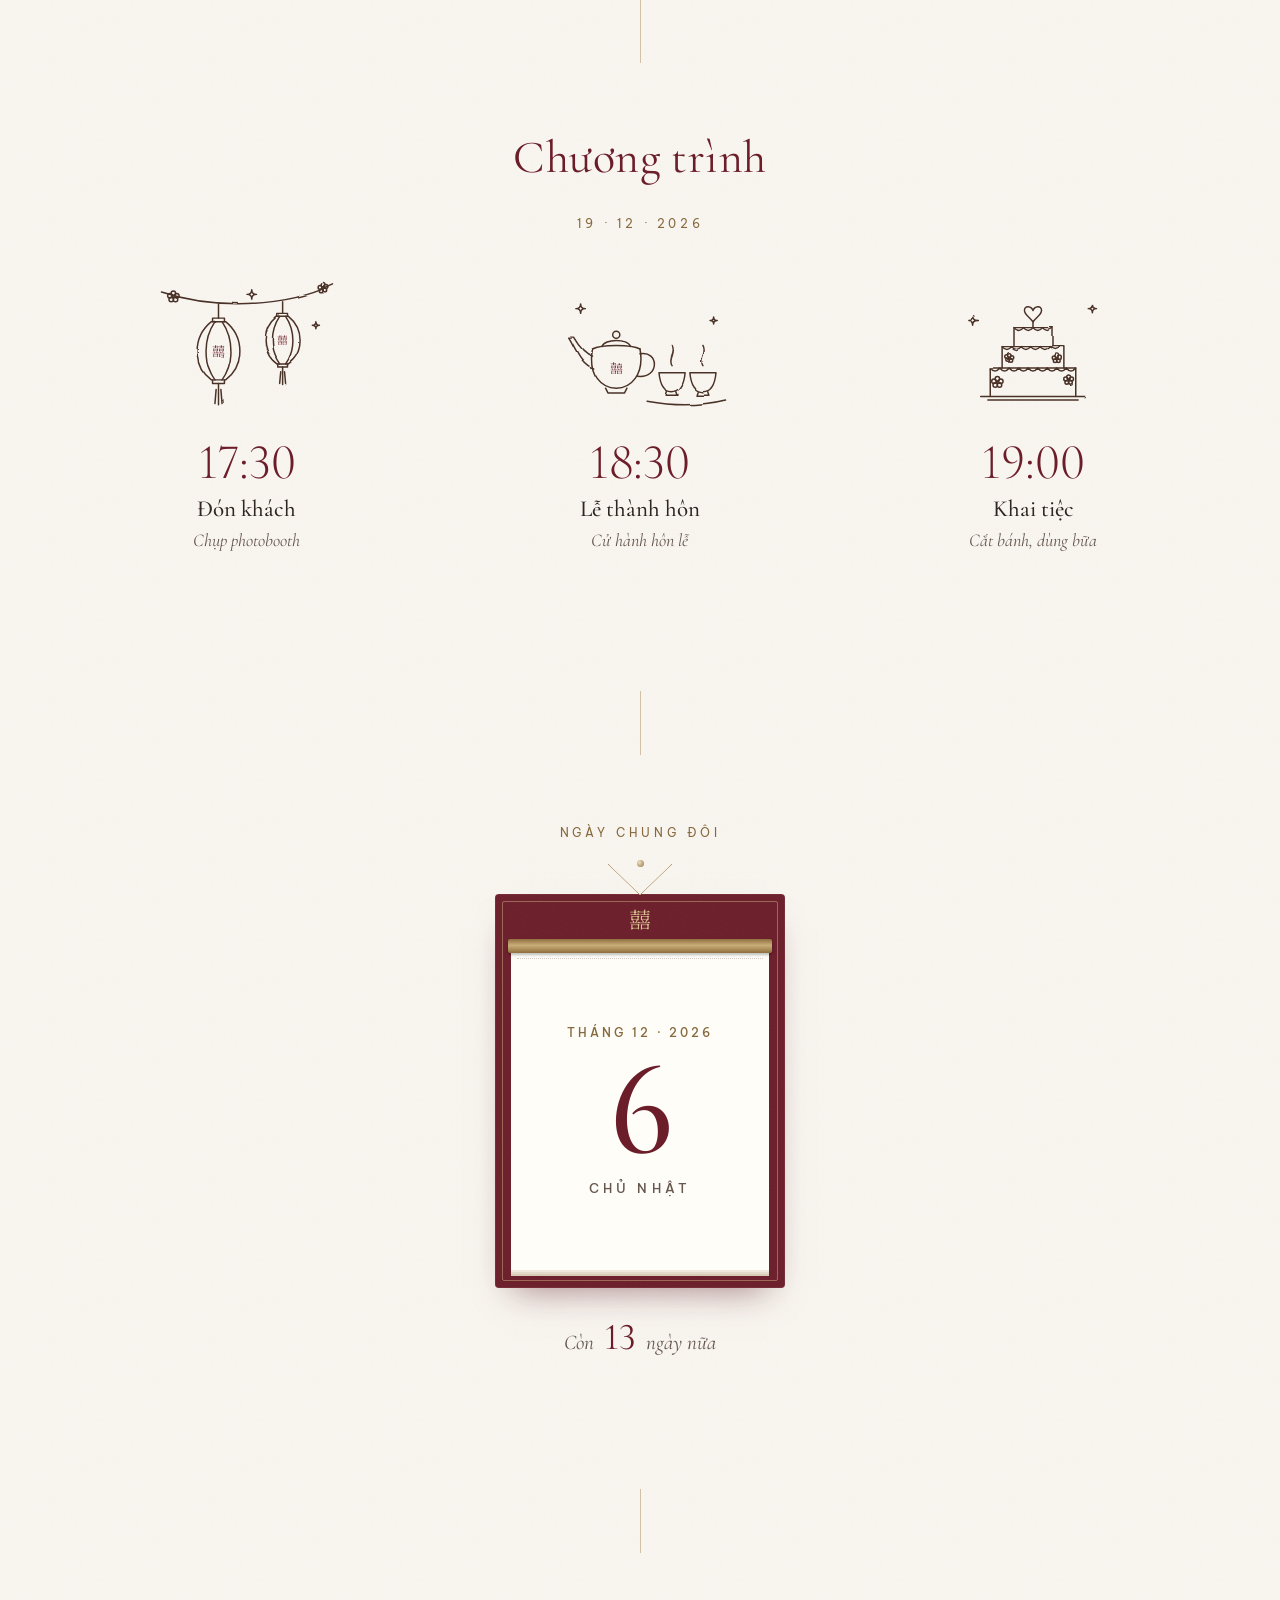
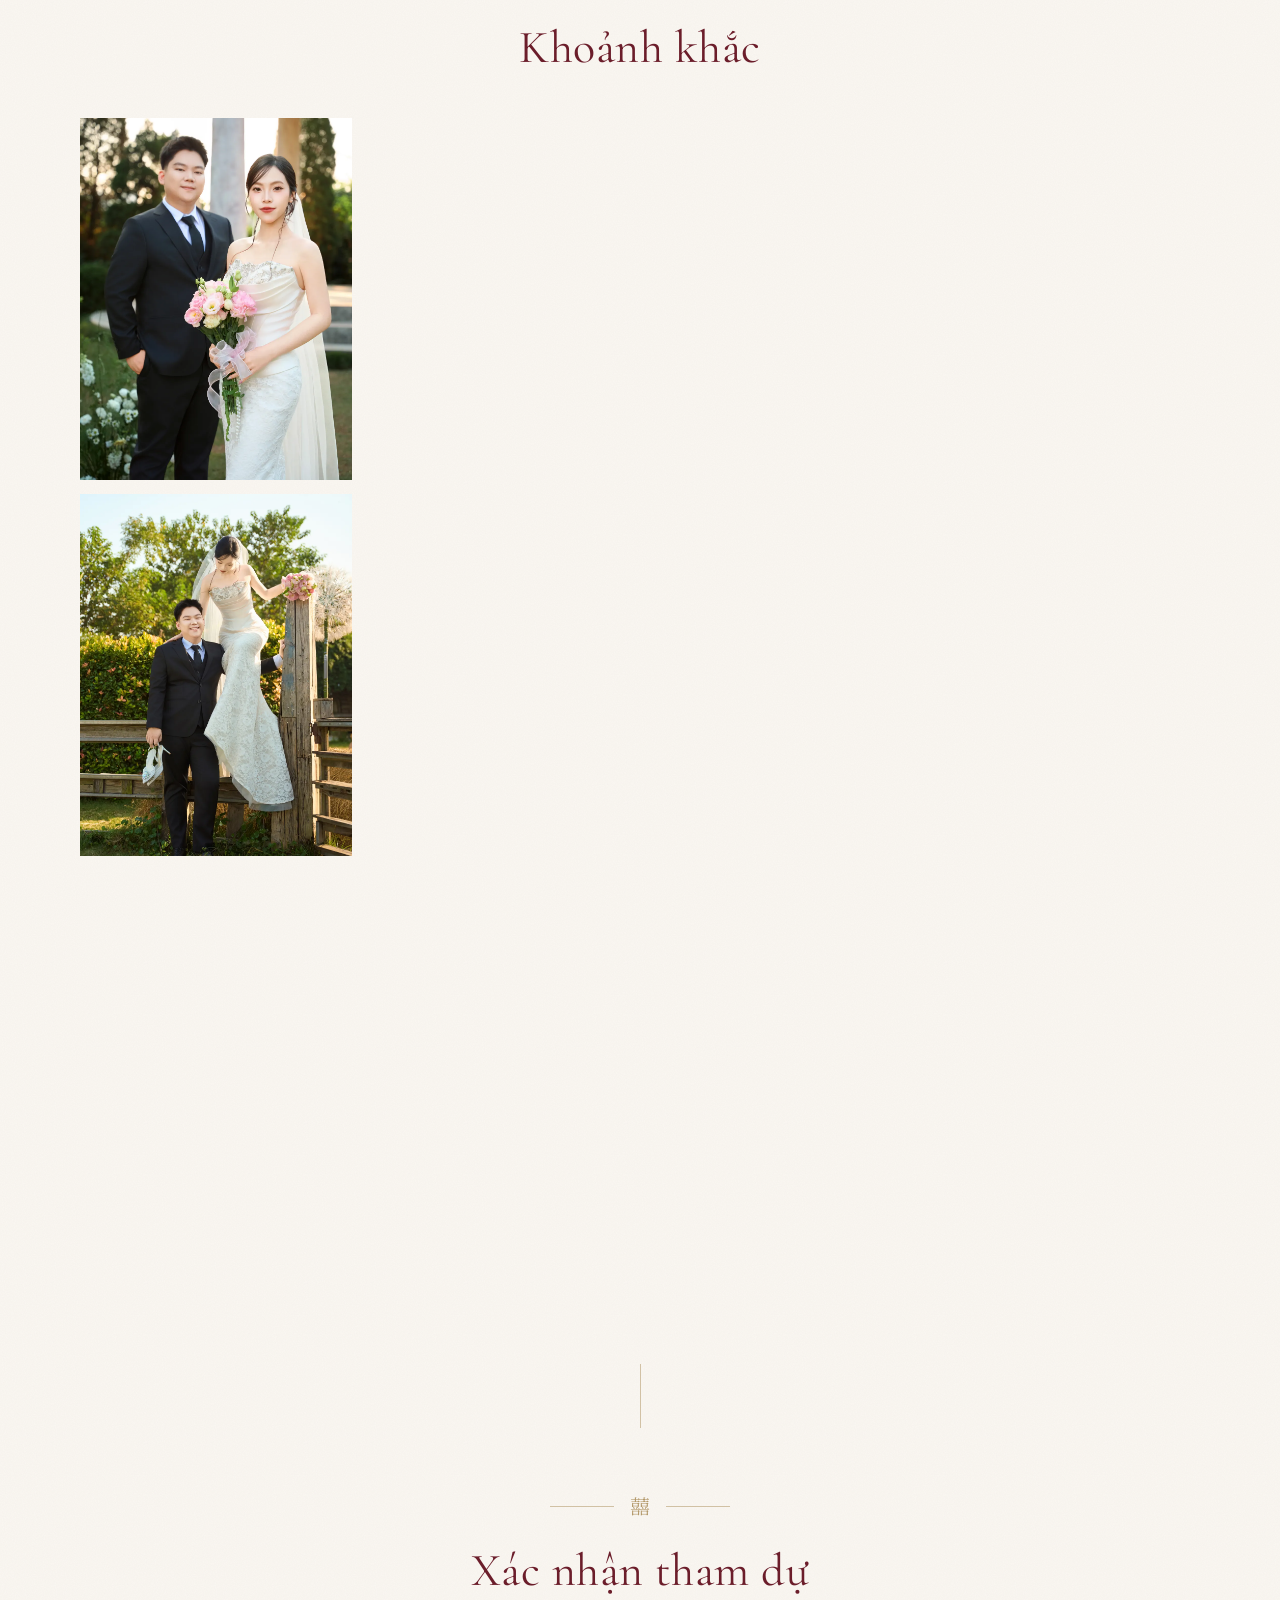
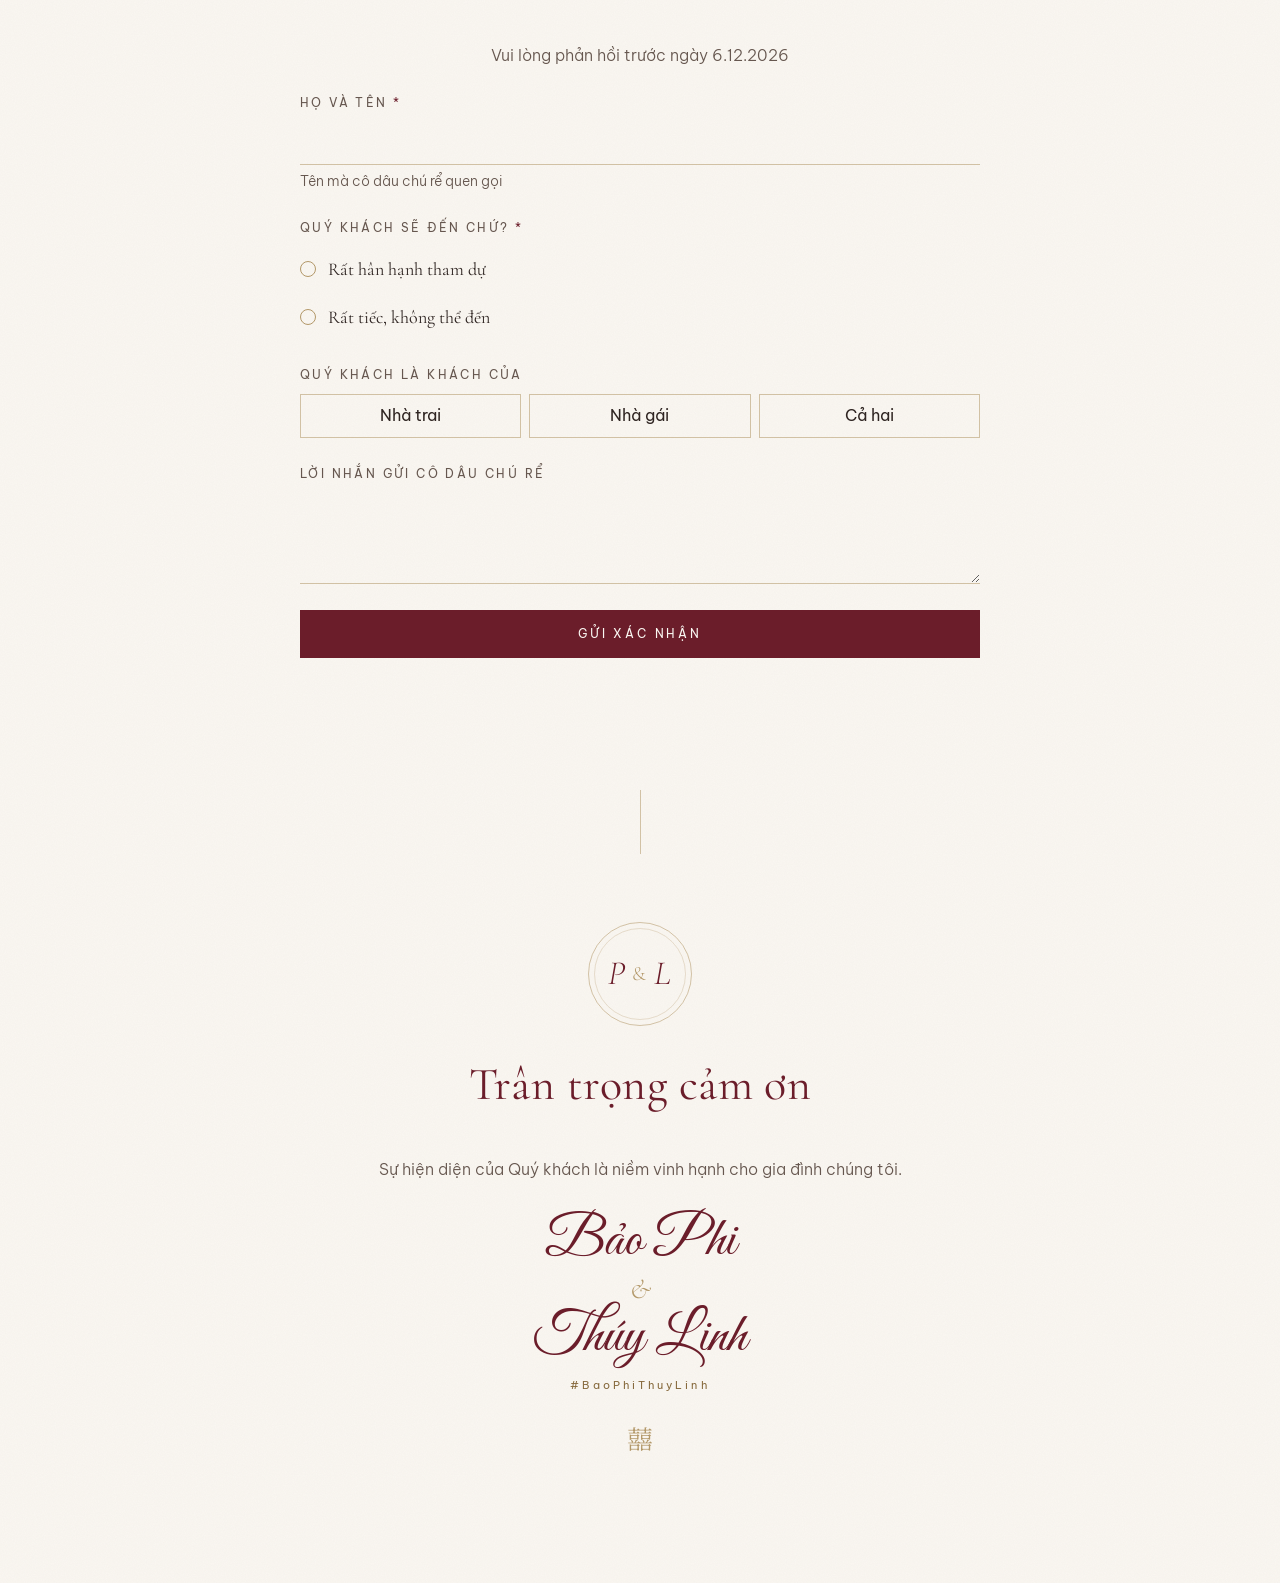
==== commit 37d97f2c: "Add the cover photo and a 9-photo album Photos come from the couple's shoot, resized to WebP (86 to " ====
--- a/index.html
+++ b/index.html
@@ -25,7 +25,7 @@
   <link rel="stylesheet" href="https://fonts.googleapis.com/css2?family=Be+Vietnam+Pro:wght@300;400;500&family=Cormorant+Garamond:ital,wght@0,300;0,400;0,500;1,400&family=Great+Vibes&display=swap">
   <!-- Song Hỷ glyph only: the text= parameter keeps this font download to a few KB. -->
   <link rel="stylesheet" href="https://fonts.googleapis.com/css2?family=Noto+Serif+TC:wght@300&text=%E5%9B%8D&display=swap">
-  <link rel="stylesheet" href="assets/css/style.css?v=1792900000">
+  <link rel="stylesheet" href="assets/css/style.css?v=1792910000">
 </head>
 <body class="is-locked">
 
@@ -257,9 +257,9 @@
 
   <noscript><p class="noscript">Vui lòng bật JavaScript để xem thiệp. / Please enable JavaScript to view this invitation.</p></noscript>
 
-  <script src="config.js?v=1792900000"></script>
-  <script src="assets/js/album.js?v=1792900000"></script>
-  <script src="assets/js/sketches.js?v=1792900000"></script>
-  <script src="assets/js/main.js?v=1792900000"></script>
+  <script src="config.js?v=1792910000"></script>
+  <script src="assets/js/album.js?v=1792910000"></script>
+  <script src="assets/js/sketches.js?v=1792910000"></script>
+  <script src="assets/js/main.js?v=1792910000"></script>
 </body>
 </html>
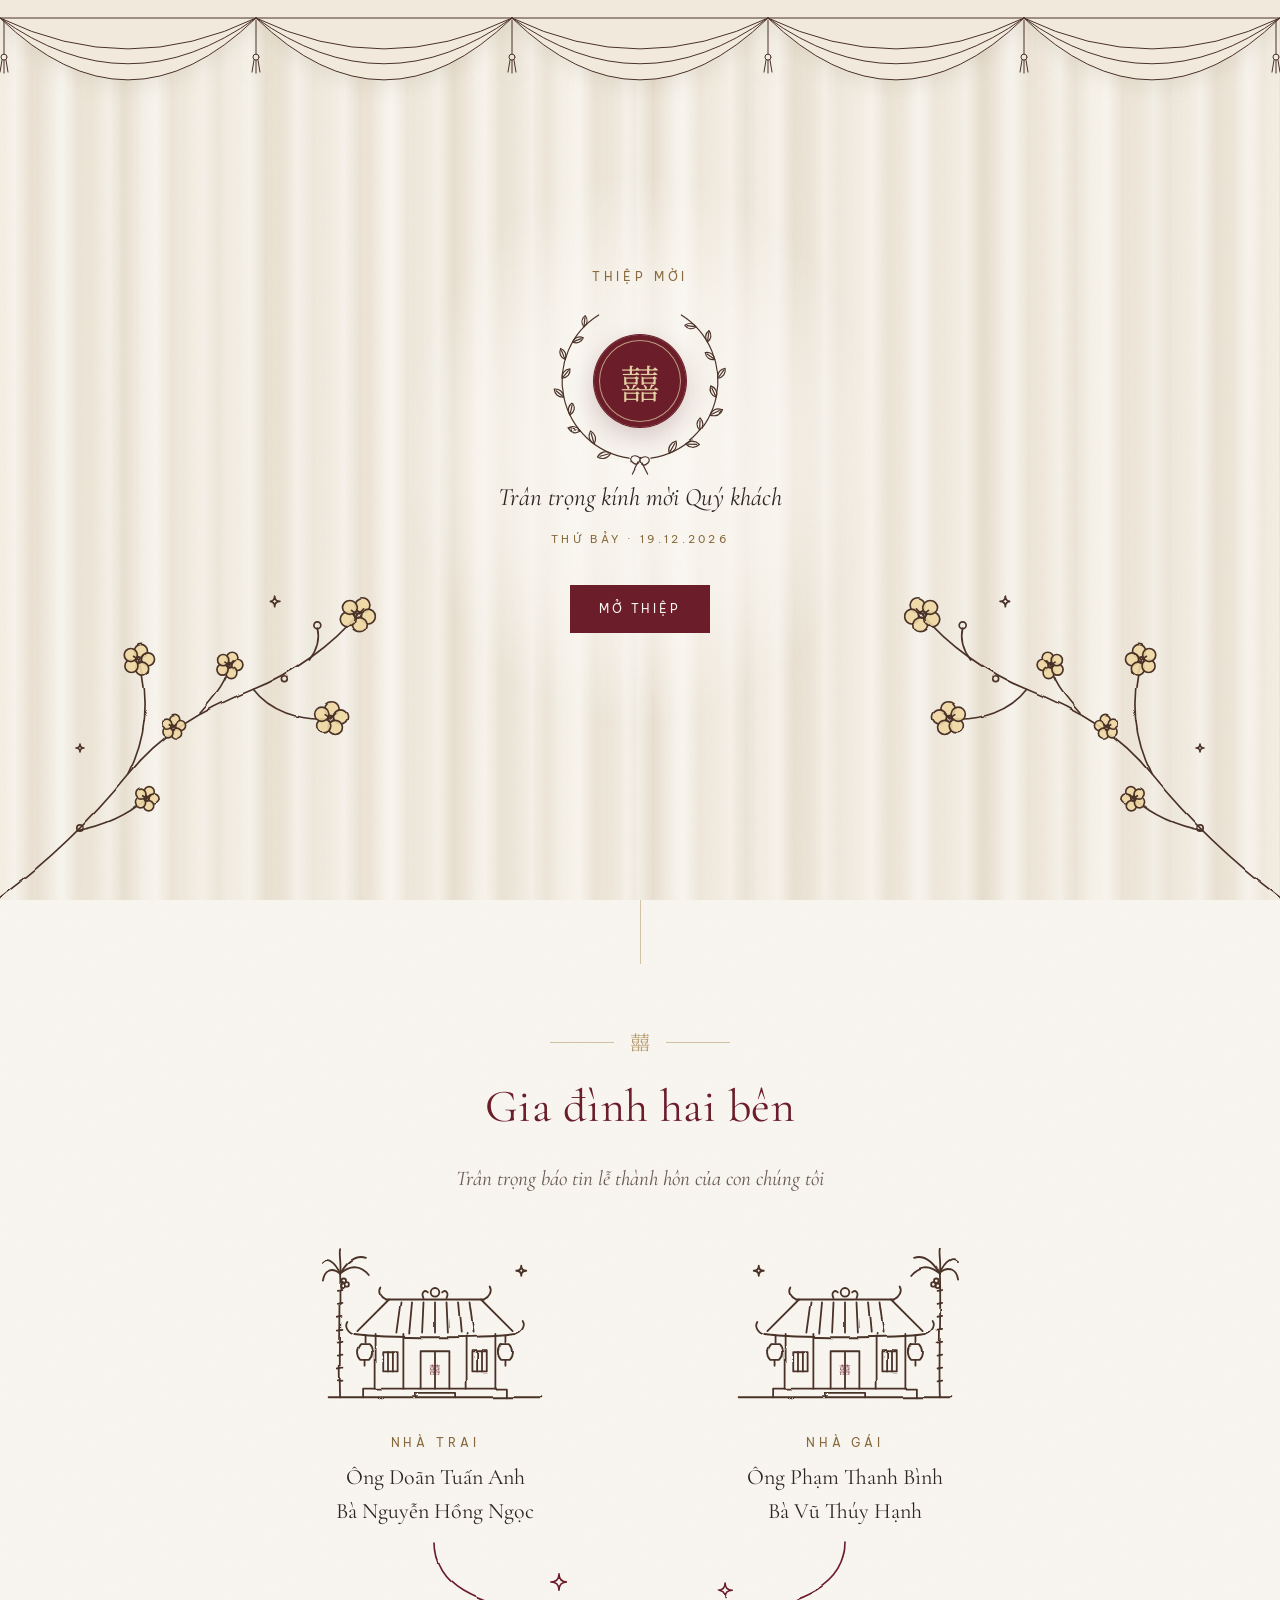
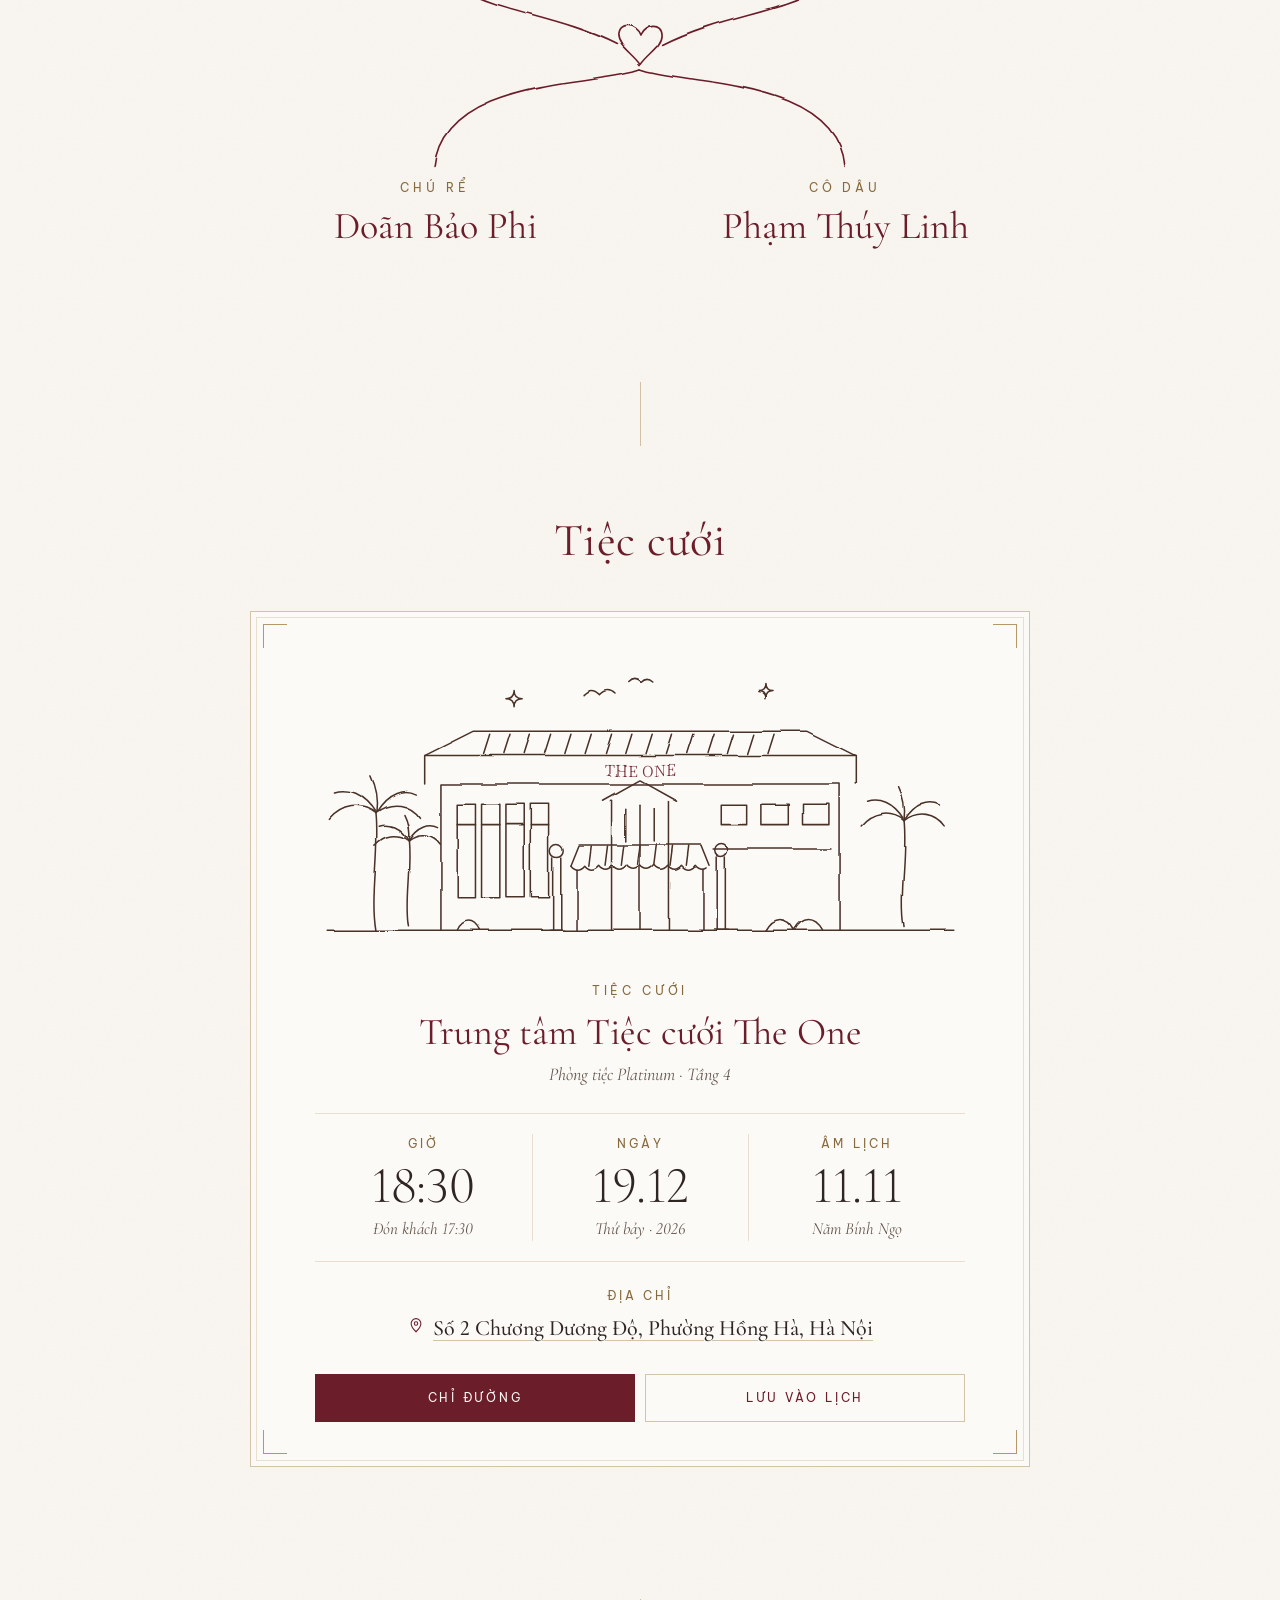
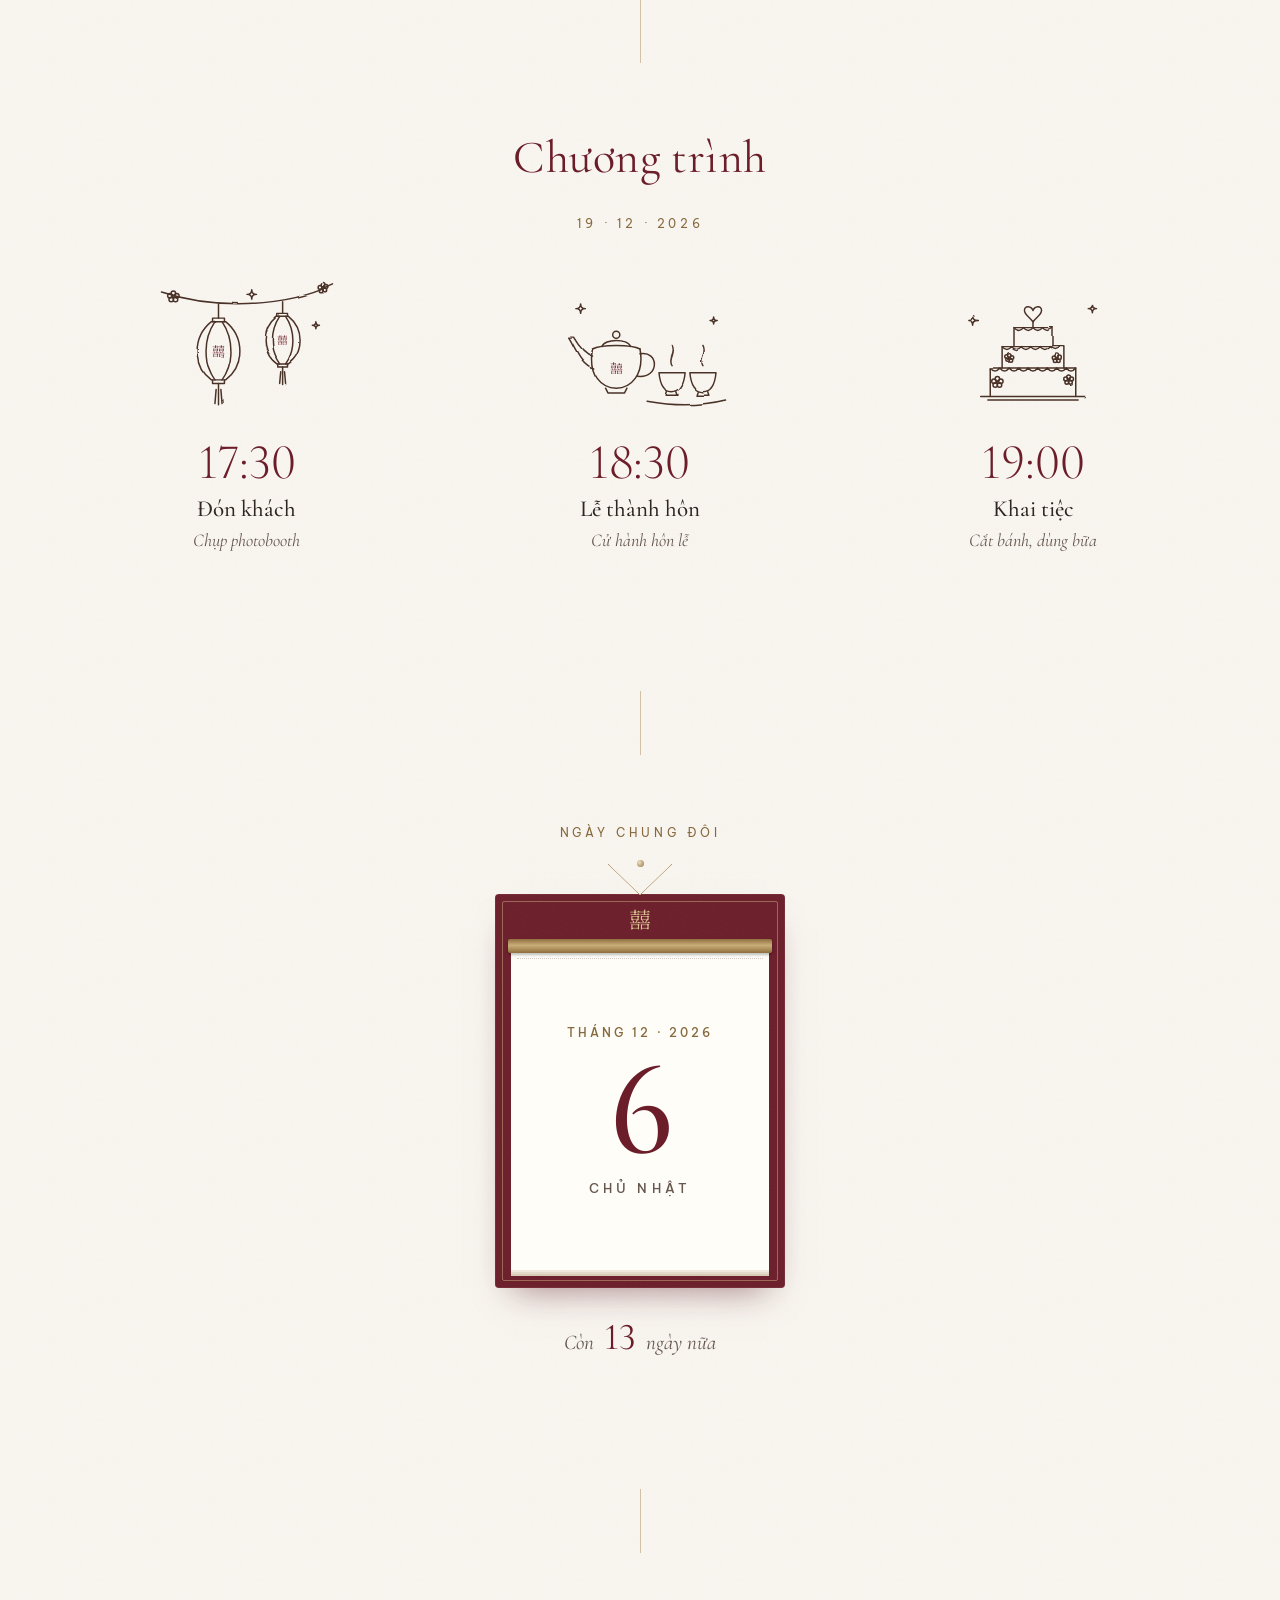
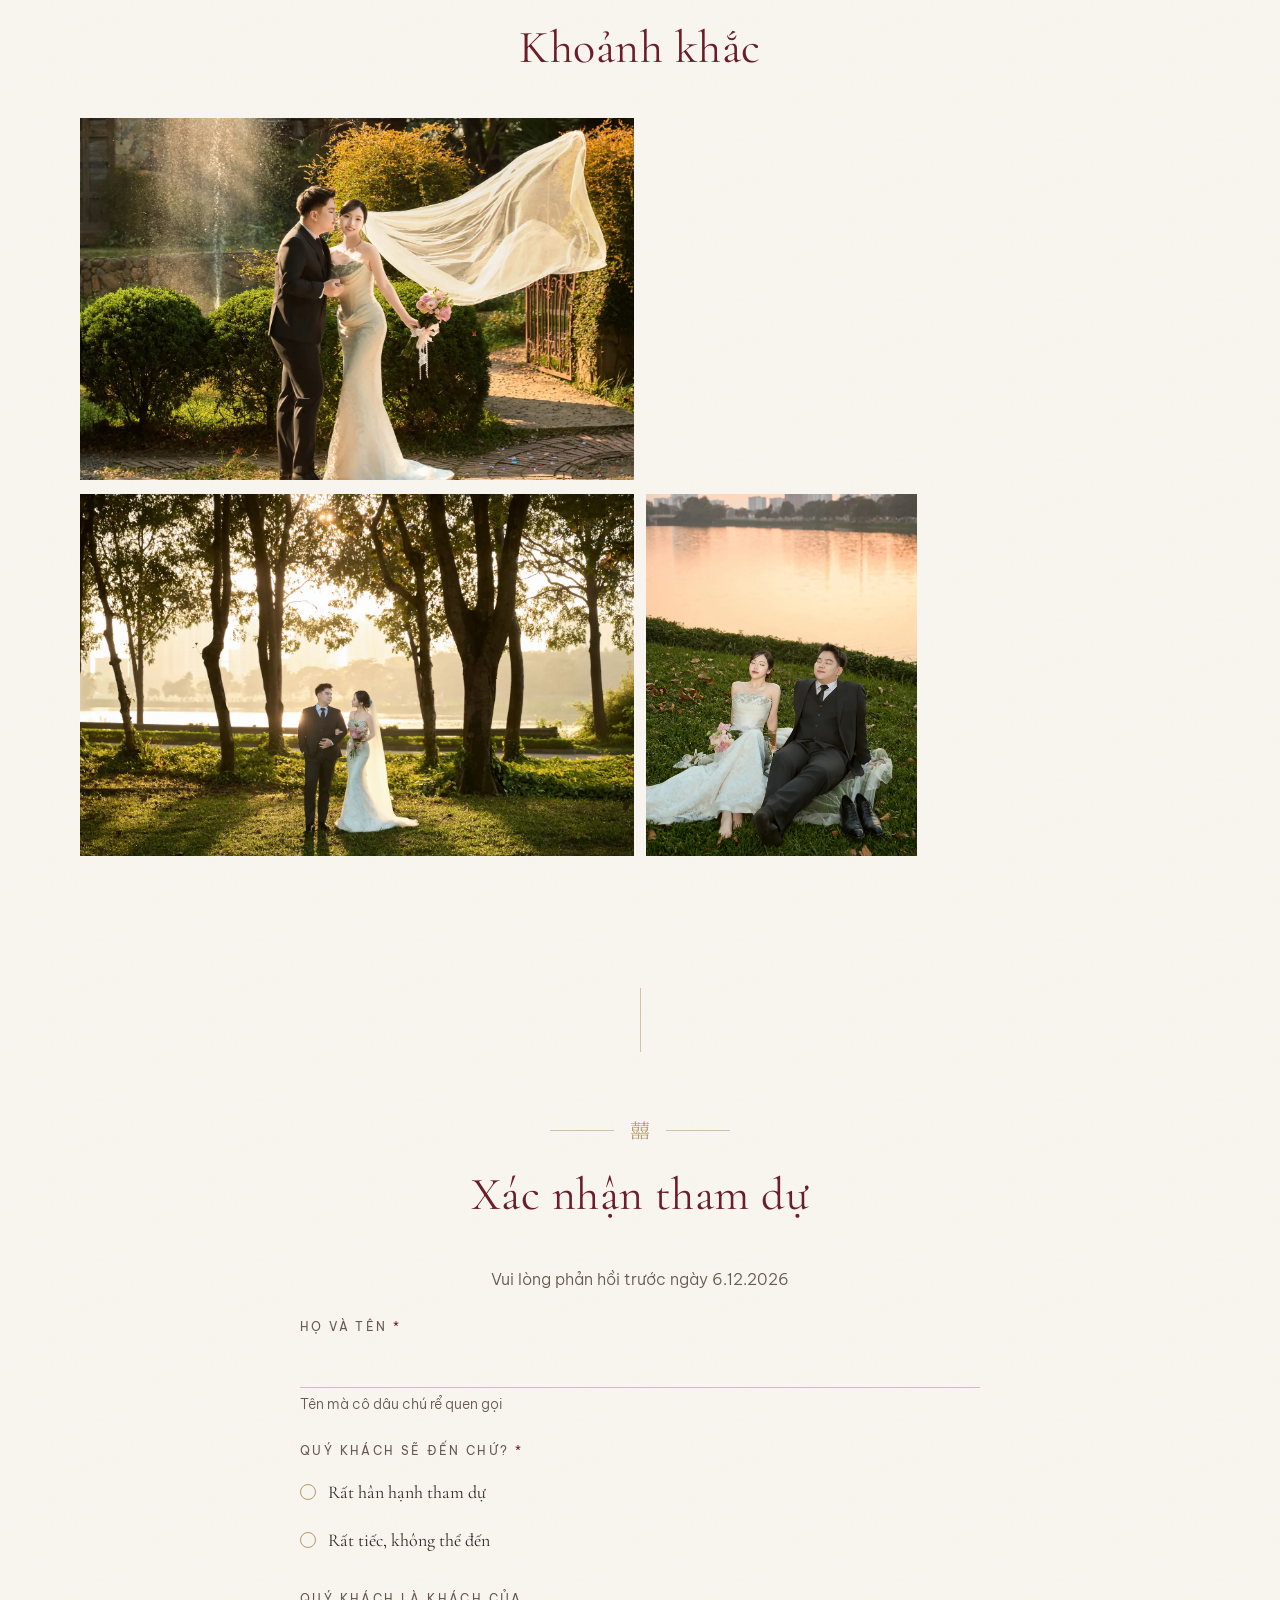
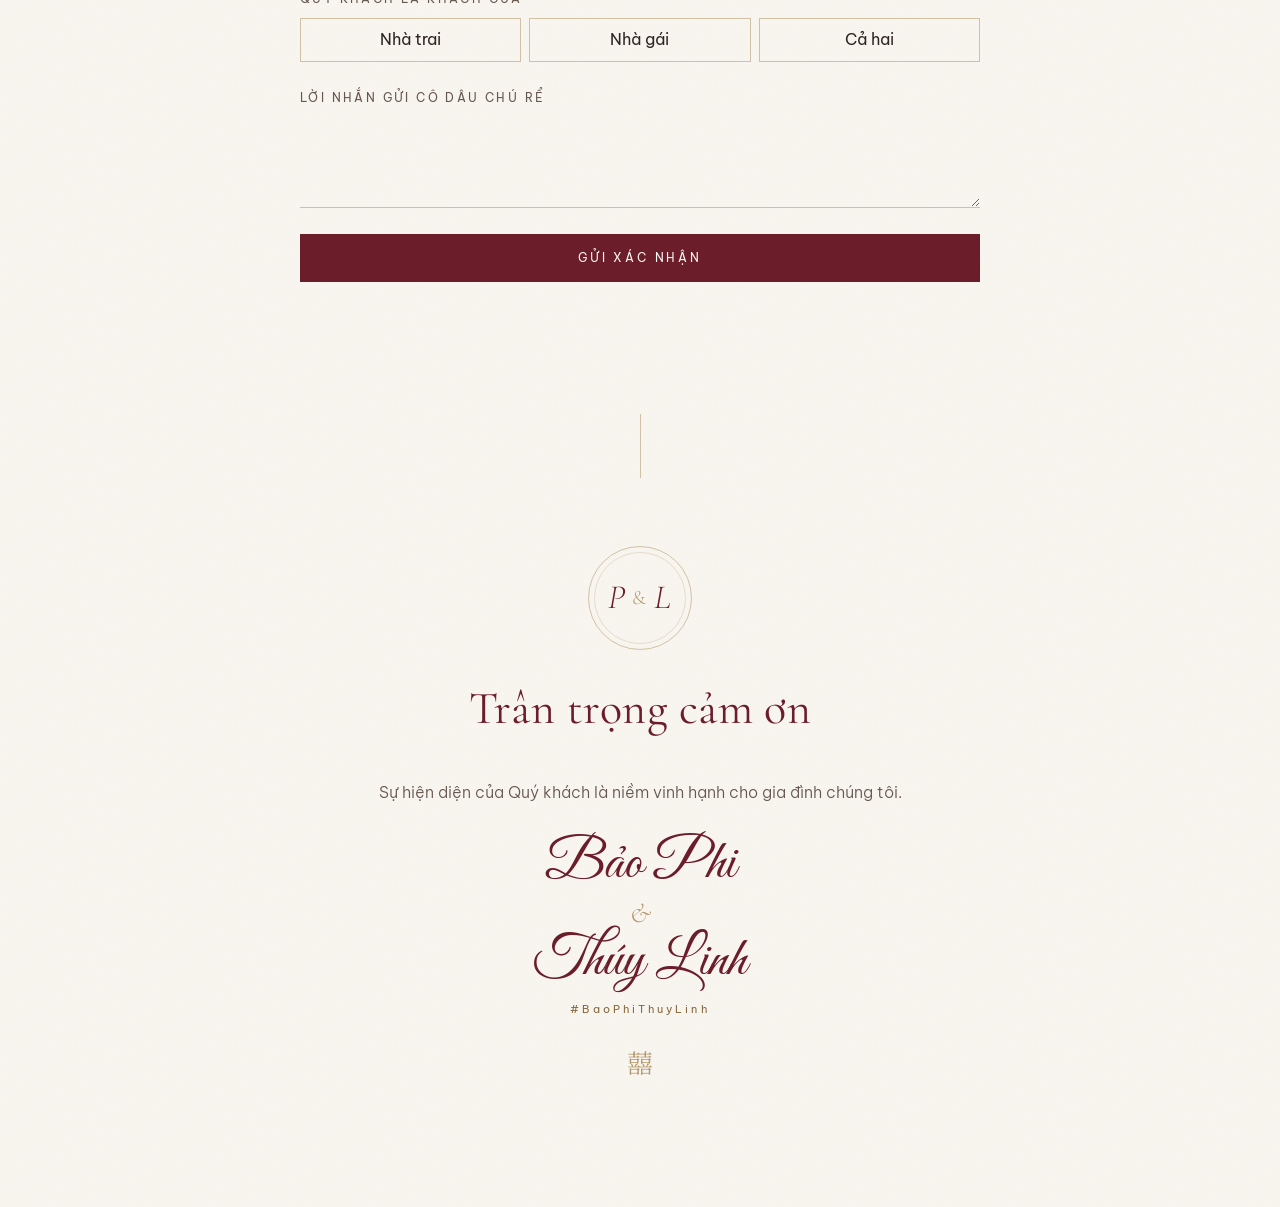
==== commit 435e97e4: "Trim the album to 6 photos with the fountain shot as a landscape Three photos are removed, including" ====
--- a/index.html
+++ b/index.html
@@ -25,7 +25,7 @@
   <link rel="stylesheet" href="https://fonts.googleapis.com/css2?family=Be+Vietnam+Pro:wght@300;400;500&family=Cormorant+Garamond:ital,wght@0,300;0,400;0,500;1,400&family=Great+Vibes&display=swap">
   <!-- Song Hỷ glyph only: the text= parameter keeps this font download to a few KB. -->
   <link rel="stylesheet" href="https://fonts.googleapis.com/css2?family=Noto+Serif+TC:wght@300&text=%E5%9B%8D&display=swap">
-  <link rel="stylesheet" href="assets/css/style.css?v=1792910000">
+  <link rel="stylesheet" href="assets/css/style.css?v=1792920000">
 </head>
 <body class="is-locked">
 
@@ -257,9 +257,9 @@
 
   <noscript><p class="noscript">Vui lòng bật JavaScript để xem thiệp. / Please enable JavaScript to view this invitation.</p></noscript>
 
-  <script src="config.js?v=1792910000"></script>
-  <script src="assets/js/album.js?v=1792910000"></script>
-  <script src="assets/js/sketches.js?v=1792910000"></script>
-  <script src="assets/js/main.js?v=1792910000"></script>
+  <script src="config.js?v=1792920000"></script>
+  <script src="assets/js/album.js?v=1792920000"></script>
+  <script src="assets/js/sketches.js?v=1792920000"></script>
+  <script src="assets/js/main.js?v=1792920000"></script>
 </body>
 </html>
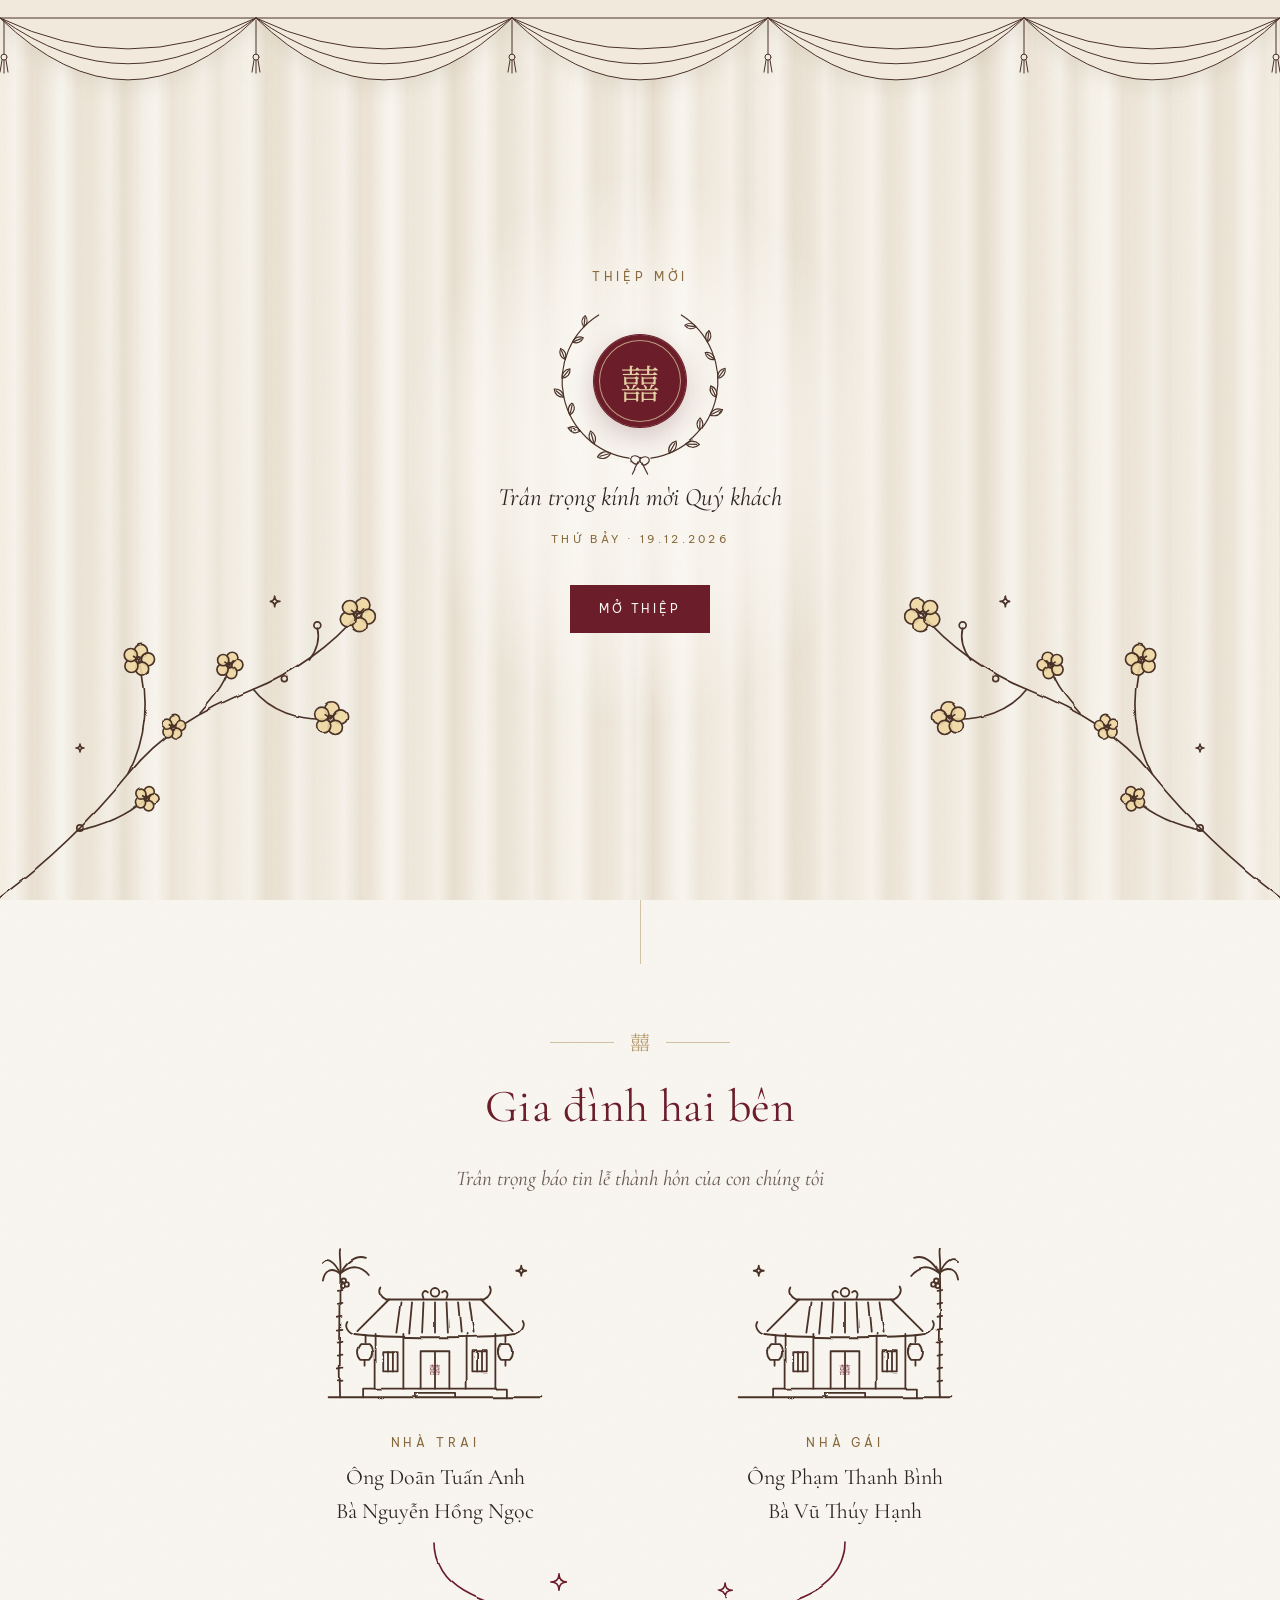
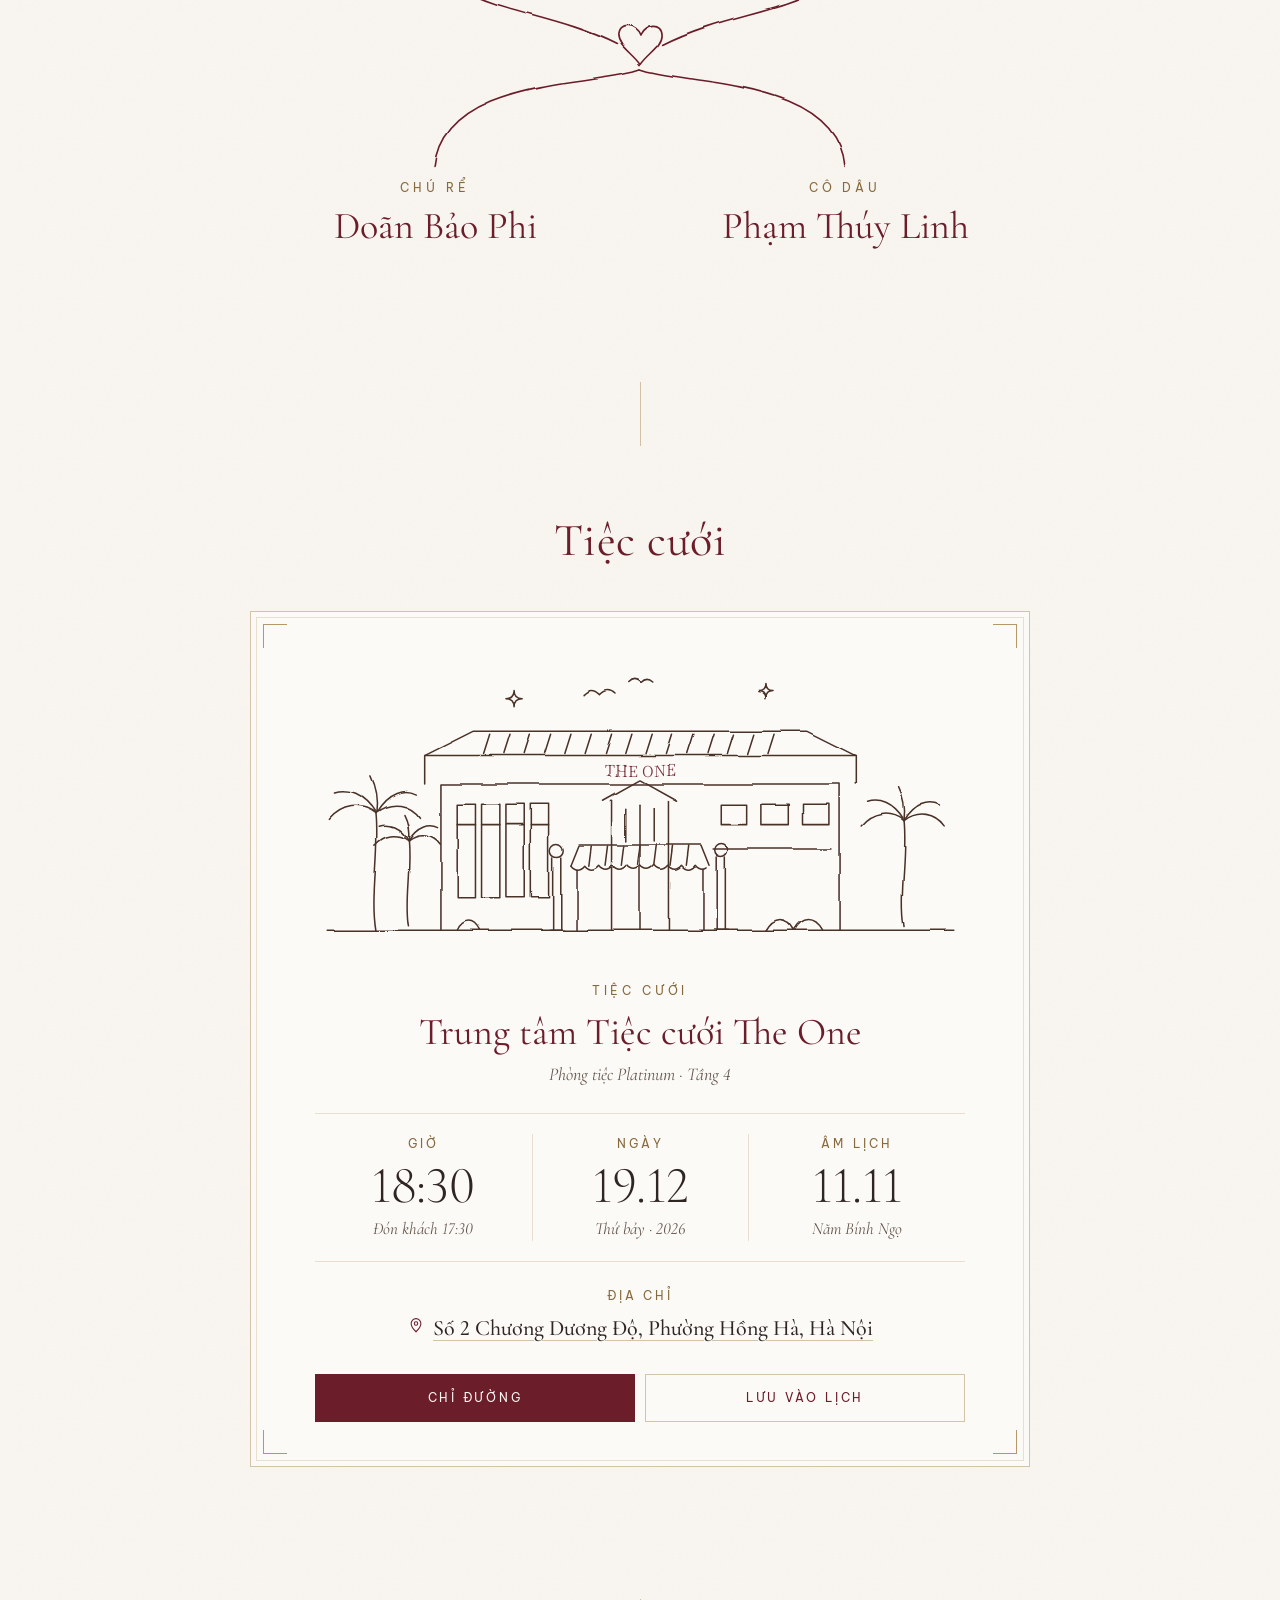
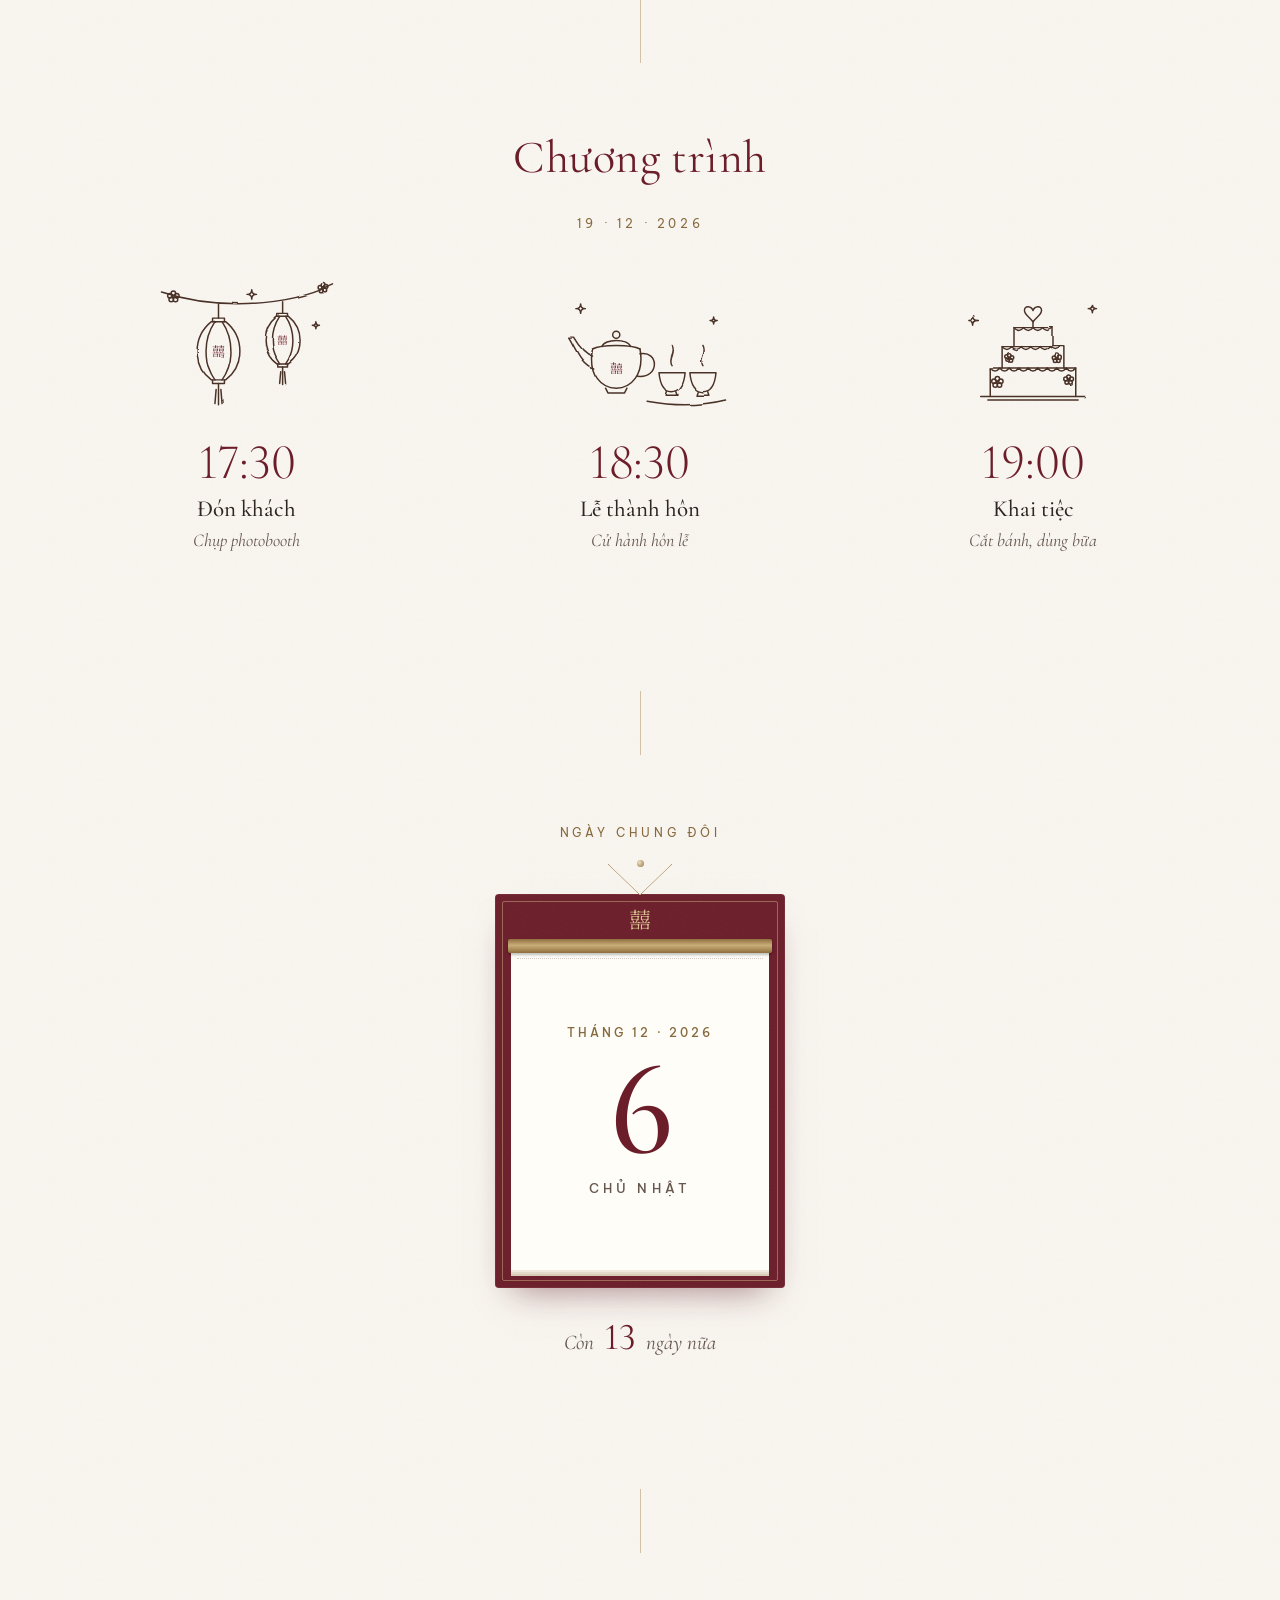
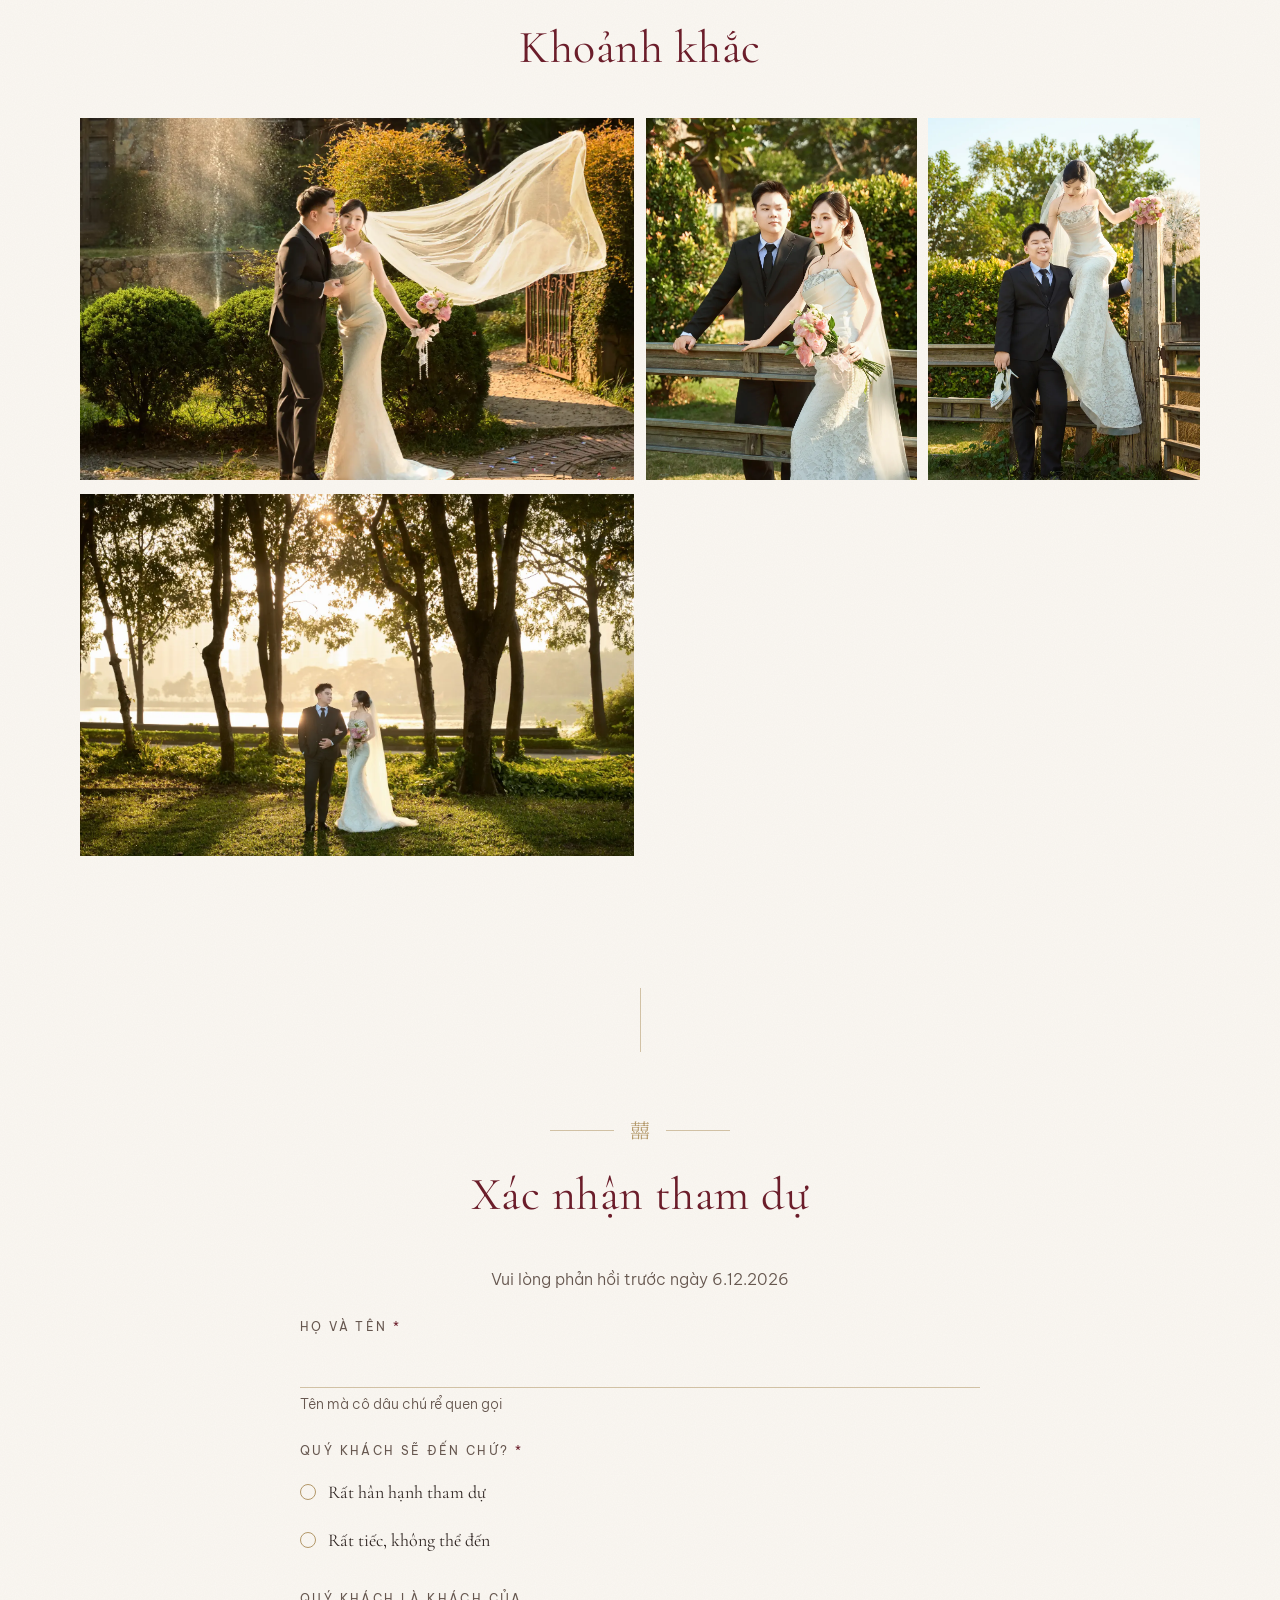
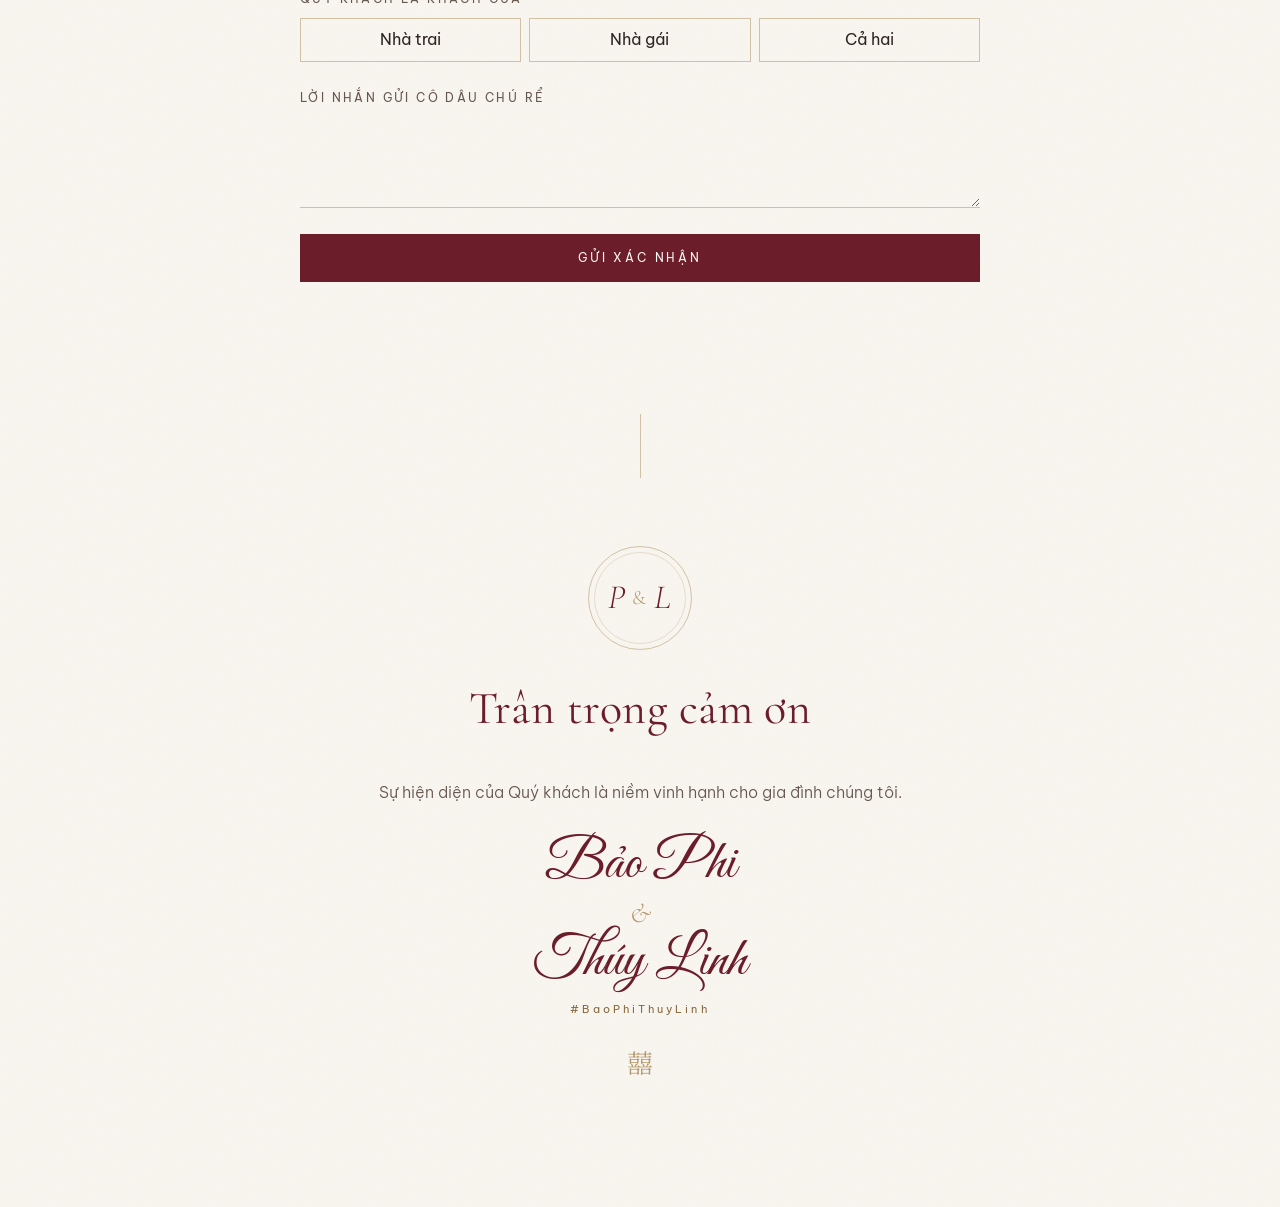
==== commit da17fa76: "Use the softer edit of the cover photo The couple's own edit tones down the greens and brightness. C" ====
--- a/index.html
+++ b/index.html
@@ -25,7 +25,7 @@
   <link rel="stylesheet" href="https://fonts.googleapis.com/css2?family=Be+Vietnam+Pro:wght@300;400;500&family=Cormorant+Garamond:ital,wght@0,300;0,400;0,500;1,400&family=Great+Vibes&display=swap">
   <!-- Song Hỷ glyph only: the text= parameter keeps this font download to a few KB. -->
   <link rel="stylesheet" href="https://fonts.googleapis.com/css2?family=Noto+Serif+TC:wght@300&text=%E5%9B%8D&display=swap">
-  <link rel="stylesheet" href="assets/css/style.css?v=1792920000">
+  <link rel="stylesheet" href="assets/css/style.css?v=1792930000">
 </head>
 <body class="is-locked">
 
@@ -257,9 +257,9 @@
 
   <noscript><p class="noscript">Vui lòng bật JavaScript để xem thiệp. / Please enable JavaScript to view this invitation.</p></noscript>
 
-  <script src="config.js?v=1792920000"></script>
-  <script src="assets/js/album.js?v=1792920000"></script>
-  <script src="assets/js/sketches.js?v=1792920000"></script>
-  <script src="assets/js/main.js?v=1792920000"></script>
+  <script src="config.js?v=1792930000"></script>
+  <script src="assets/js/album.js?v=1792930000"></script>
+  <script src="assets/js/sketches.js?v=1792930000"></script>
+  <script src="assets/js/main.js?v=1792930000"></script>
 </body>
 </html>
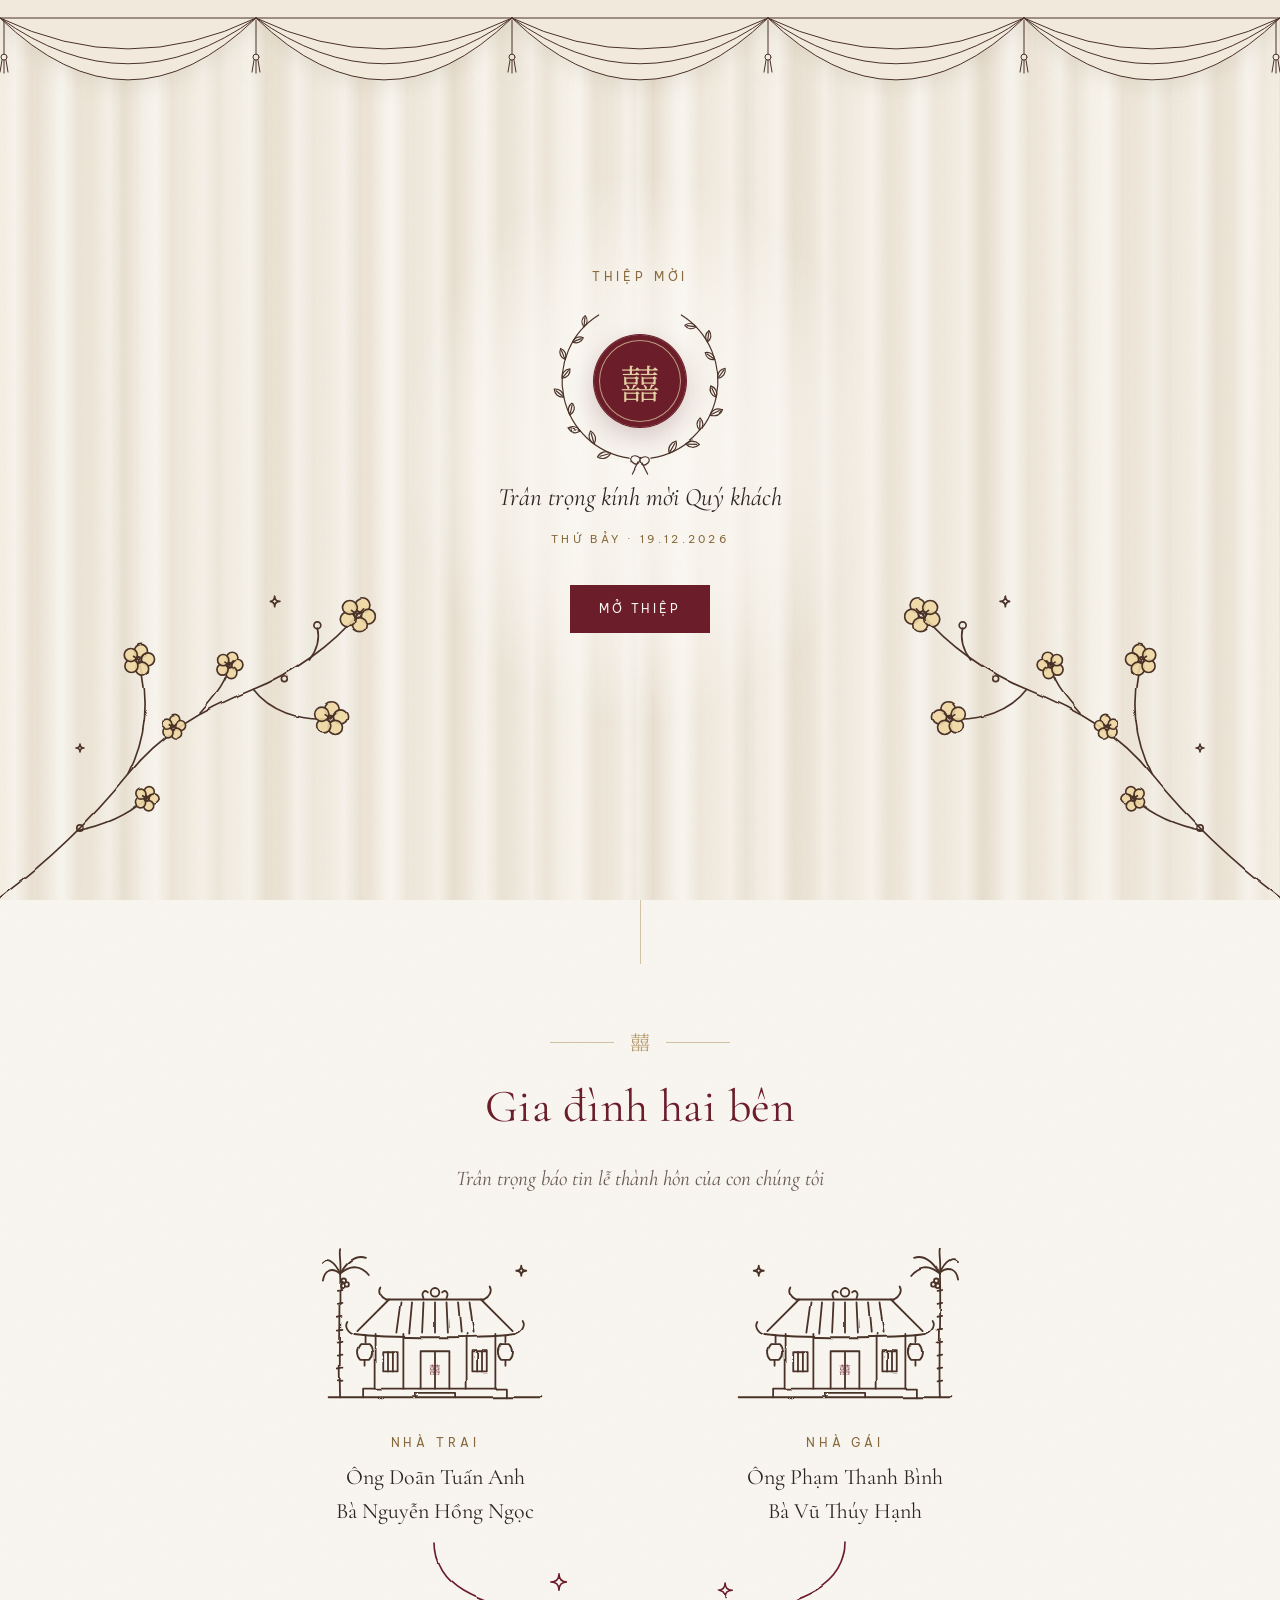
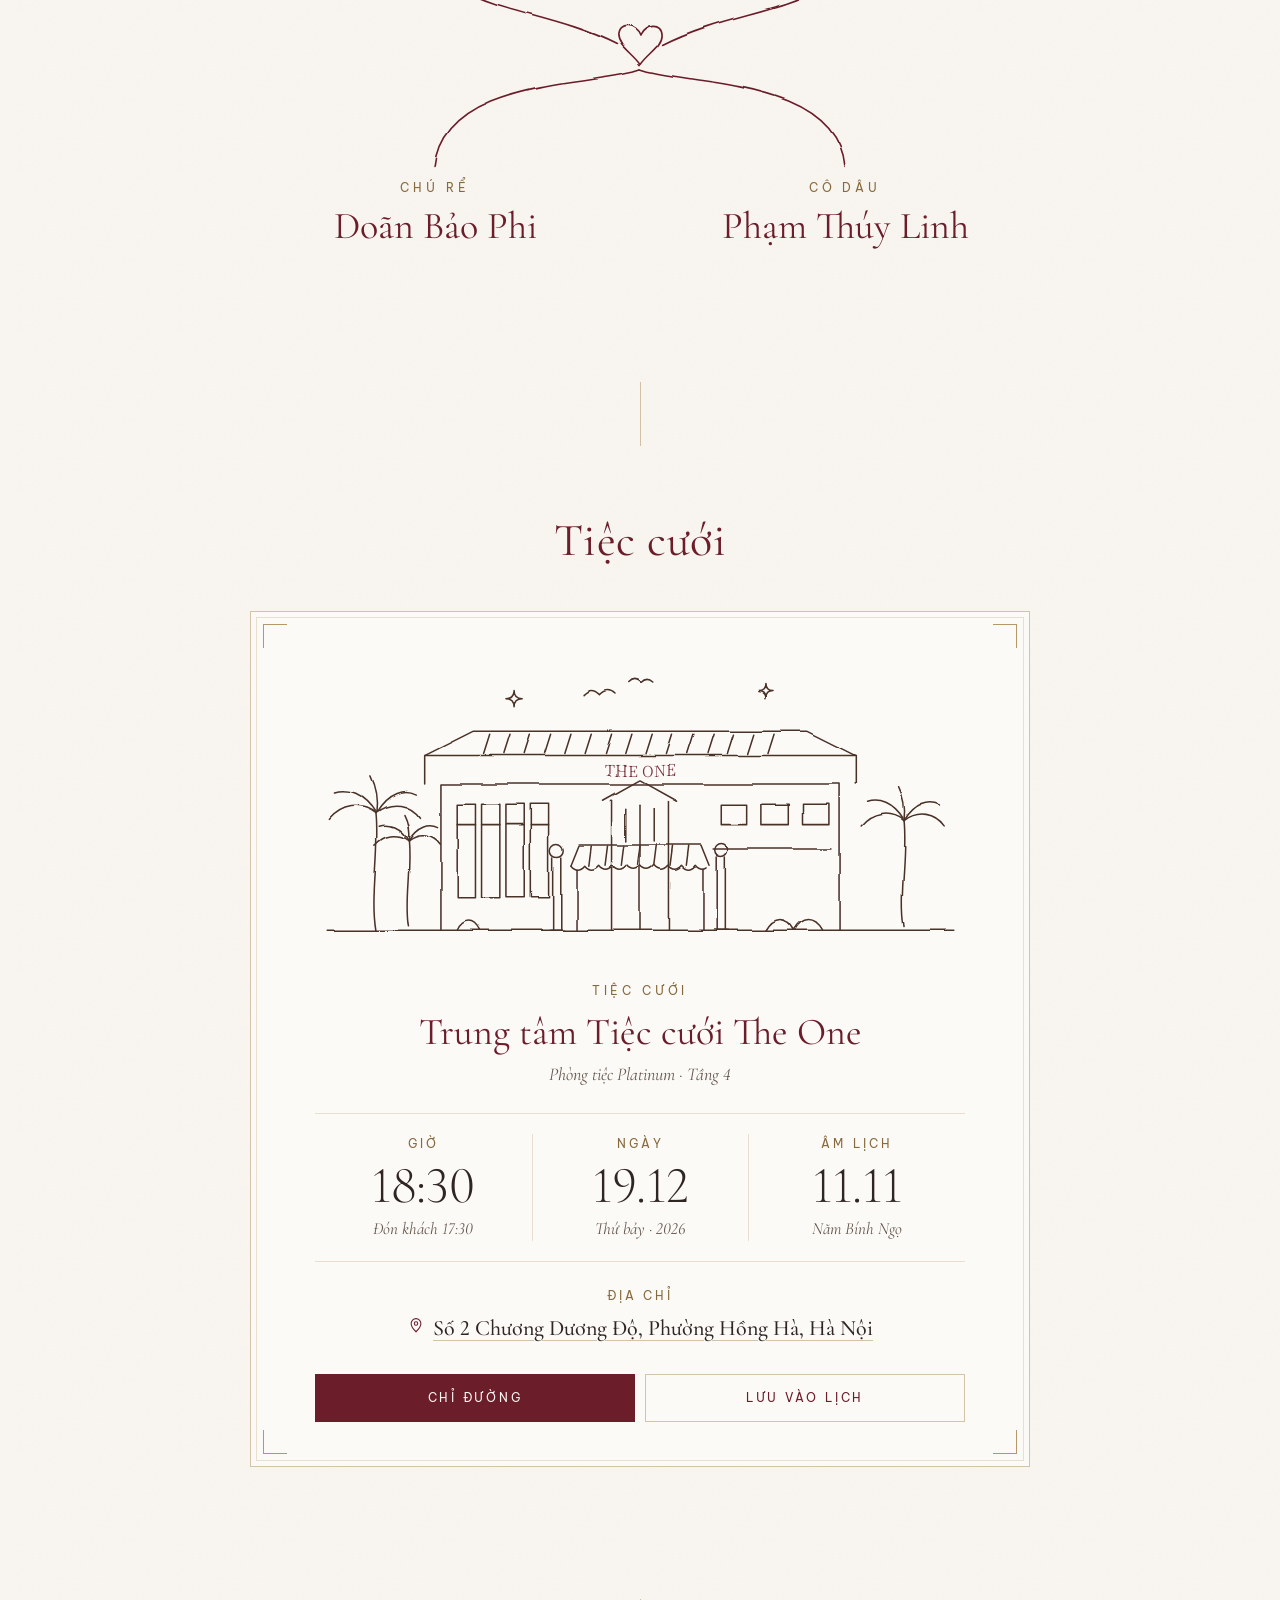
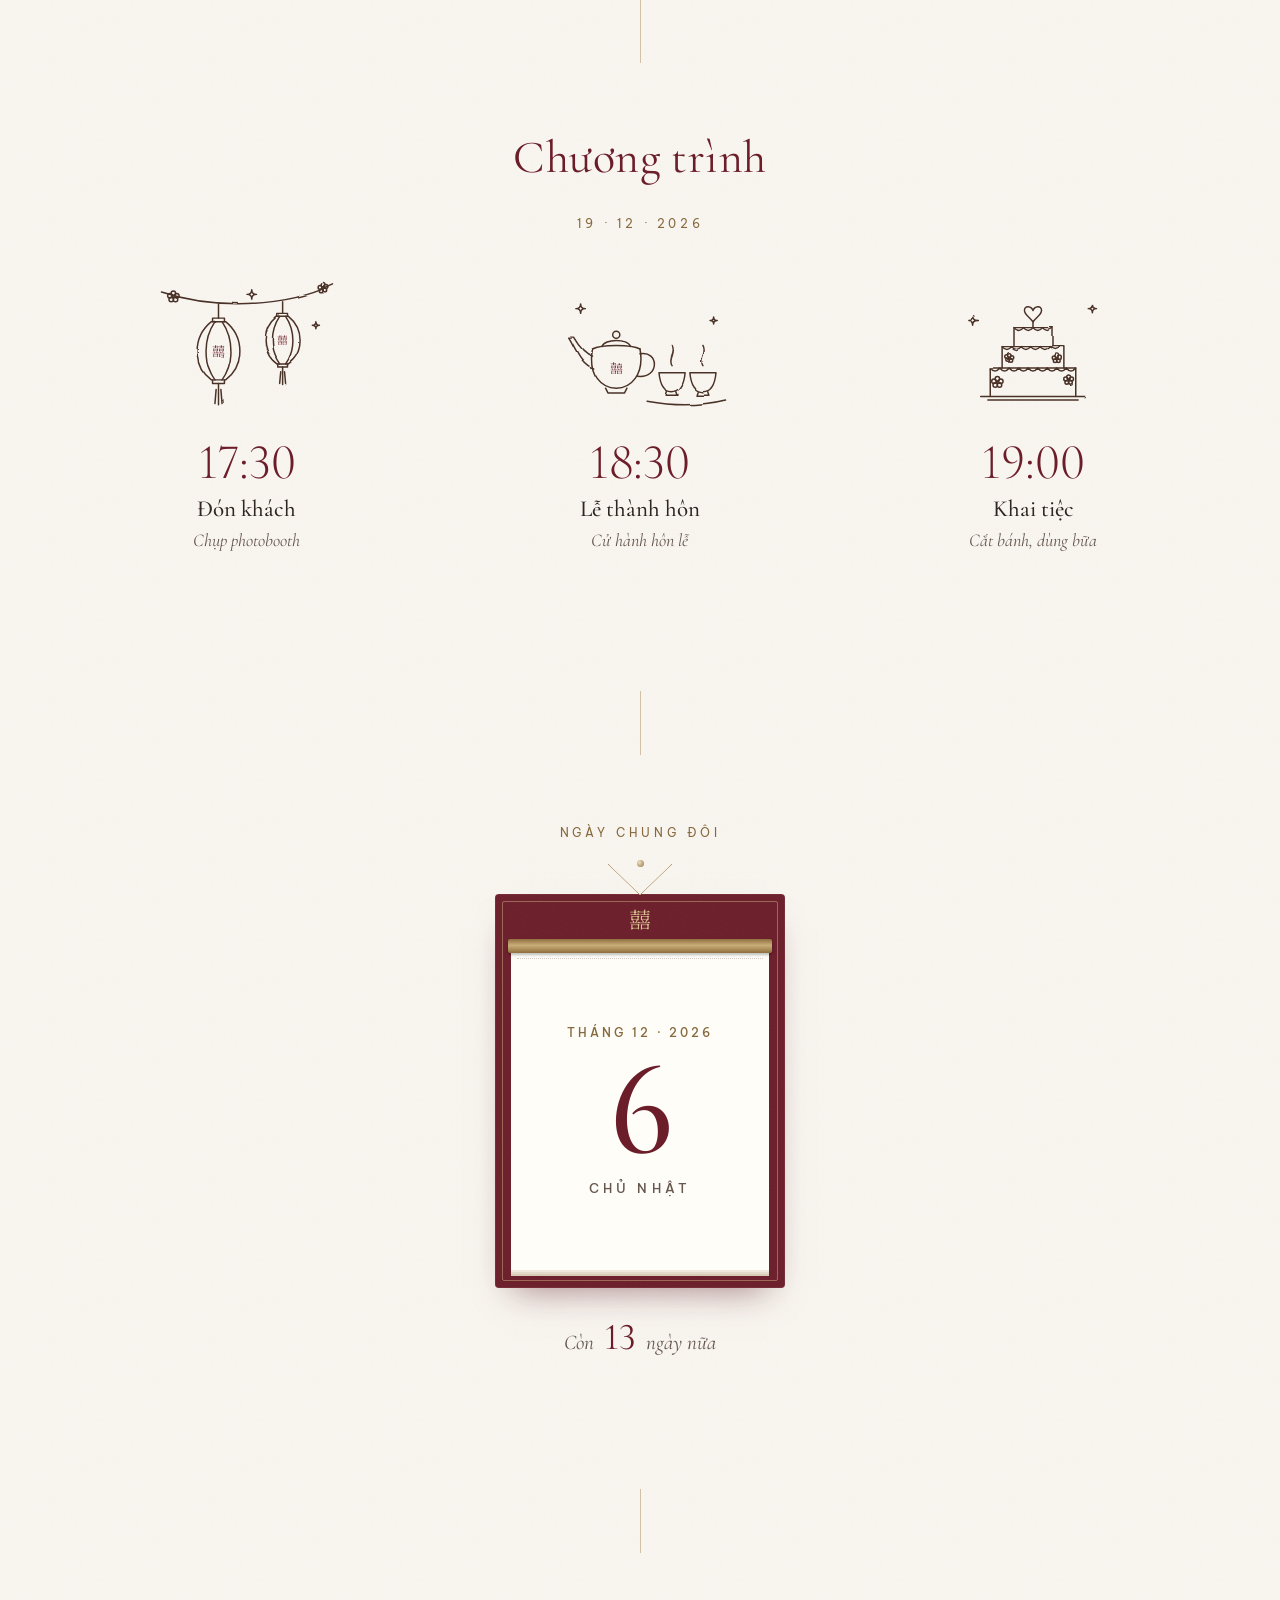
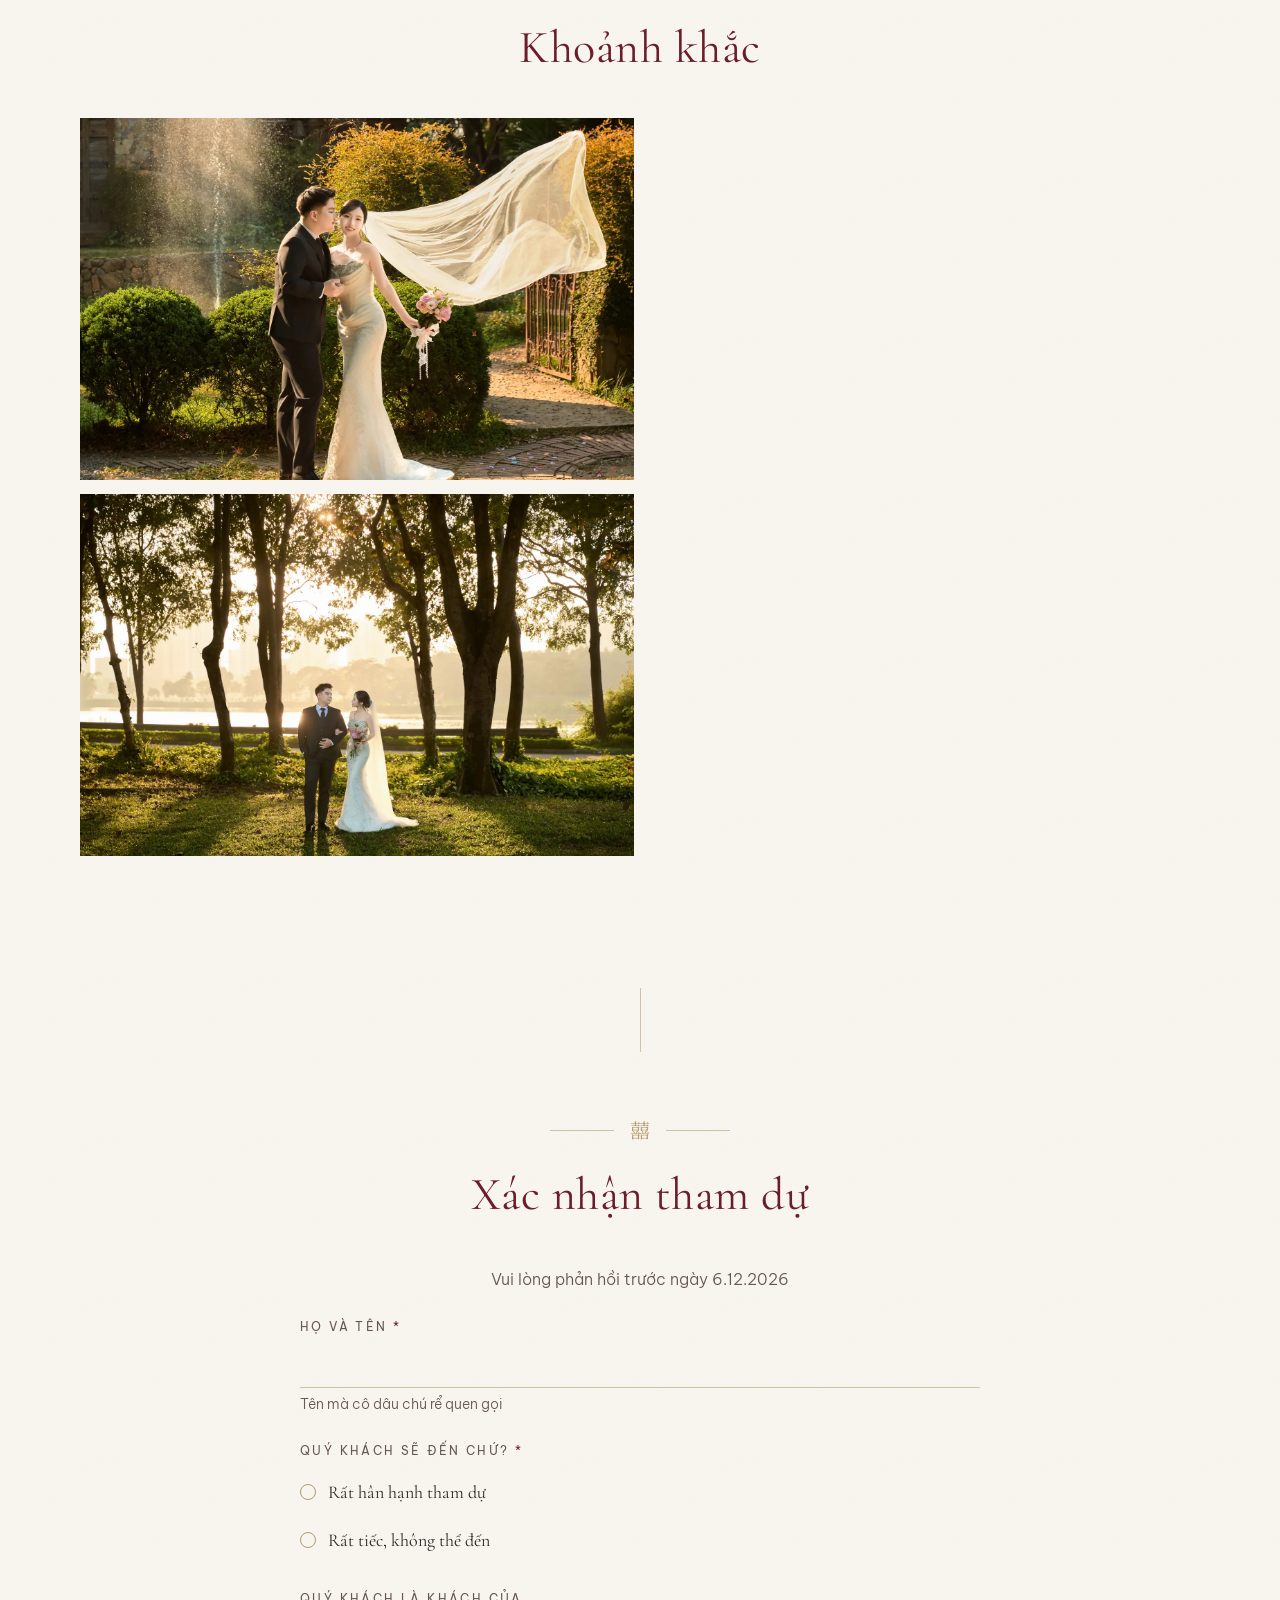
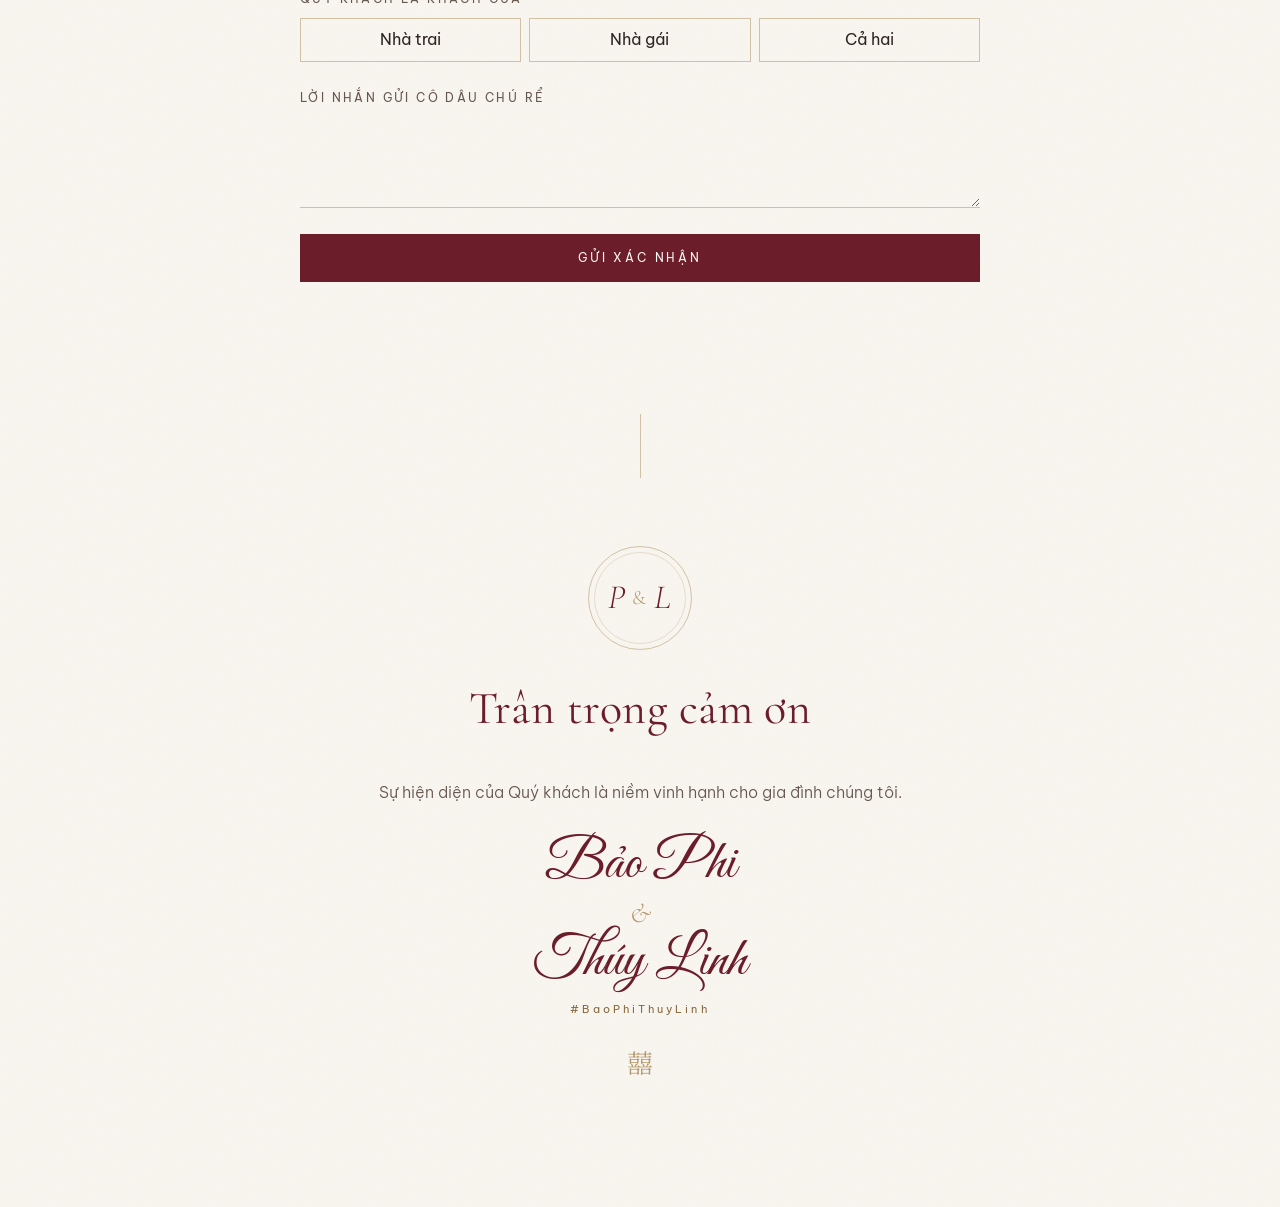
==== commit a104aeff: "Add background music: Beautiful in White The audio is taken from the video and mixed down to 45% wit" ====
--- a/index.html
+++ b/index.html
@@ -25,7 +25,7 @@
   <link rel="stylesheet" href="https://fonts.googleapis.com/css2?family=Be+Vietnam+Pro:wght@300;400;500&family=Cormorant+Garamond:ital,wght@0,300;0,400;0,500;1,400&family=Great+Vibes&display=swap">
   <!-- Song Hỷ glyph only: the text= parameter keeps this font download to a few KB. -->
   <link rel="stylesheet" href="https://fonts.googleapis.com/css2?family=Noto+Serif+TC:wght@300&text=%E5%9B%8D&display=swap">
-  <link rel="stylesheet" href="assets/css/style.css?v=1792930000">
+  <link rel="stylesheet" href="assets/css/style.css?v=1792940000">
 </head>
 <body class="is-locked">
 
@@ -257,9 +257,9 @@
 
   <noscript><p class="noscript">Vui lòng bật JavaScript để xem thiệp. / Please enable JavaScript to view this invitation.</p></noscript>
 
-  <script src="config.js?v=1792930000"></script>
-  <script src="assets/js/album.js?v=1792930000"></script>
-  <script src="assets/js/sketches.js?v=1792930000"></script>
-  <script src="assets/js/main.js?v=1792930000"></script>
+  <script src="config.js?v=1792940000"></script>
+  <script src="assets/js/album.js?v=1792940000"></script>
+  <script src="assets/js/sketches.js?v=1792940000"></script>
+  <script src="assets/js/main.js?v=1792940000"></script>
 </body>
 </html>
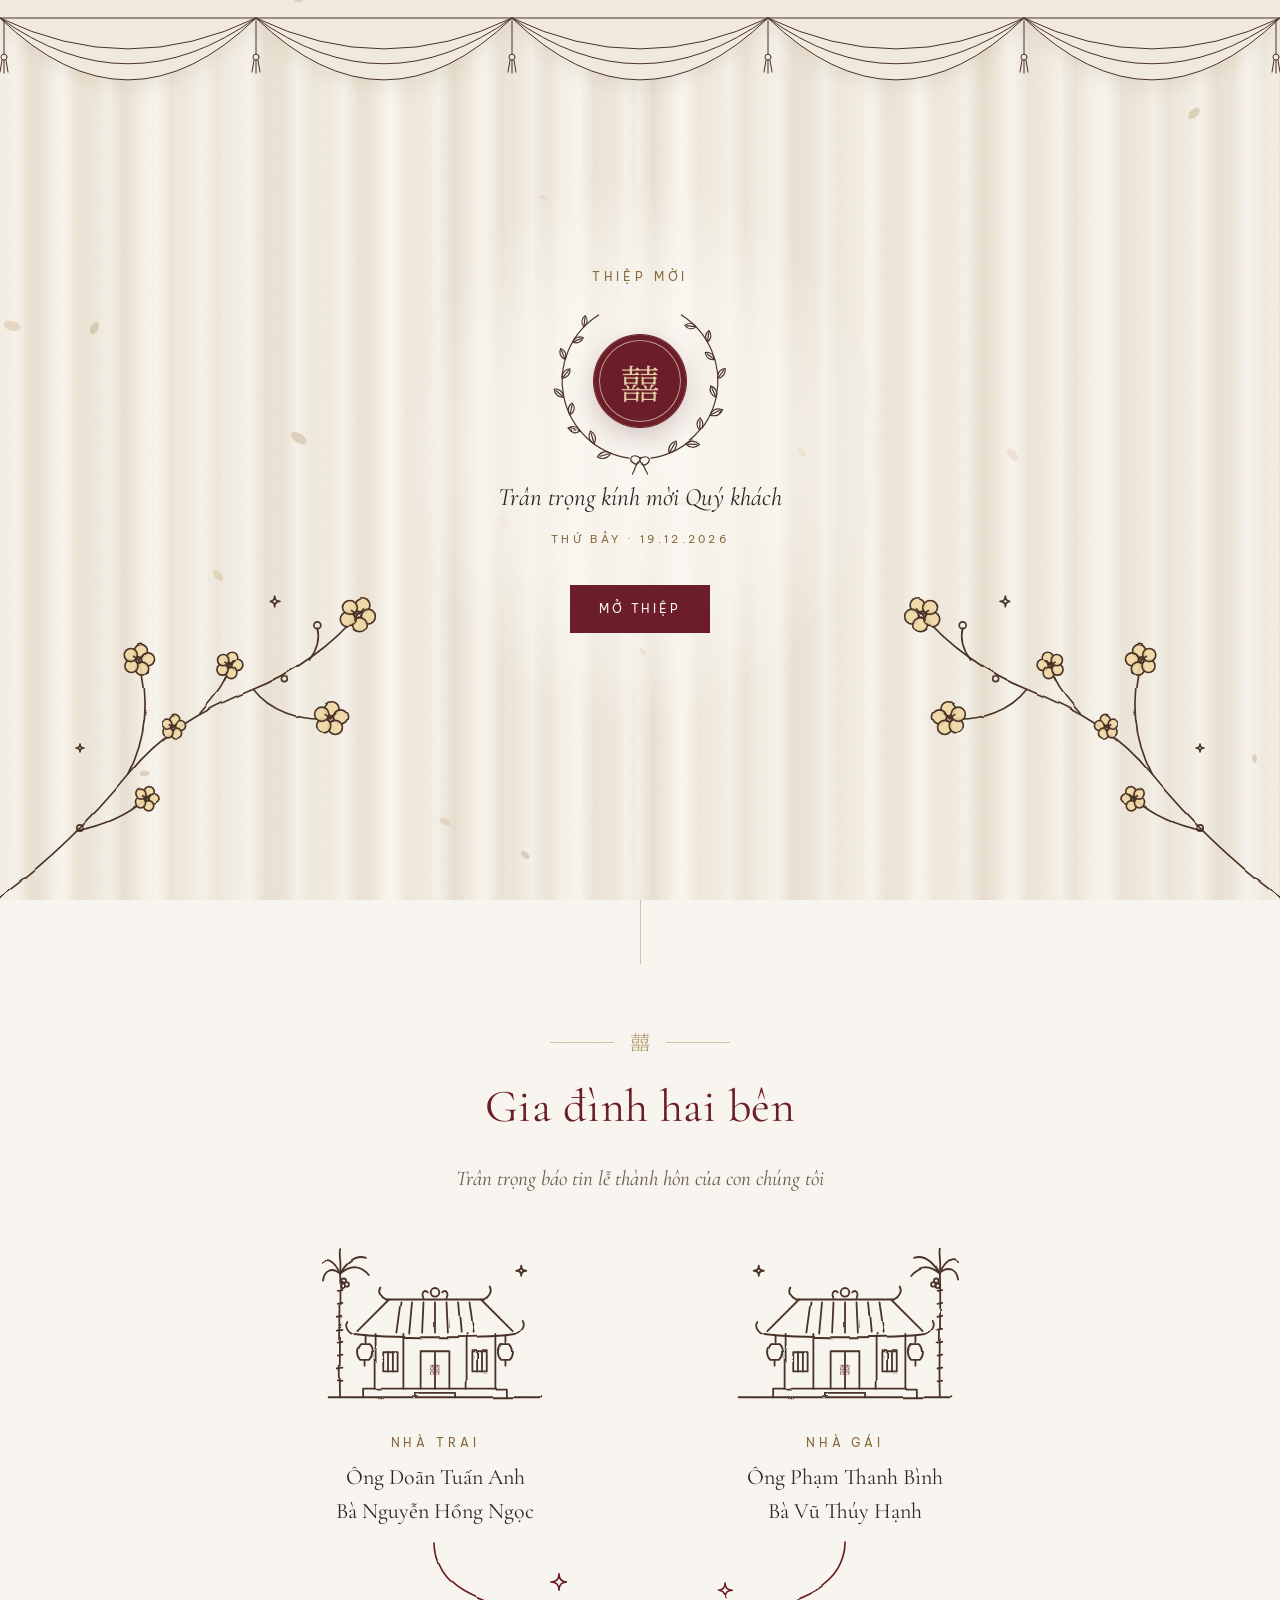
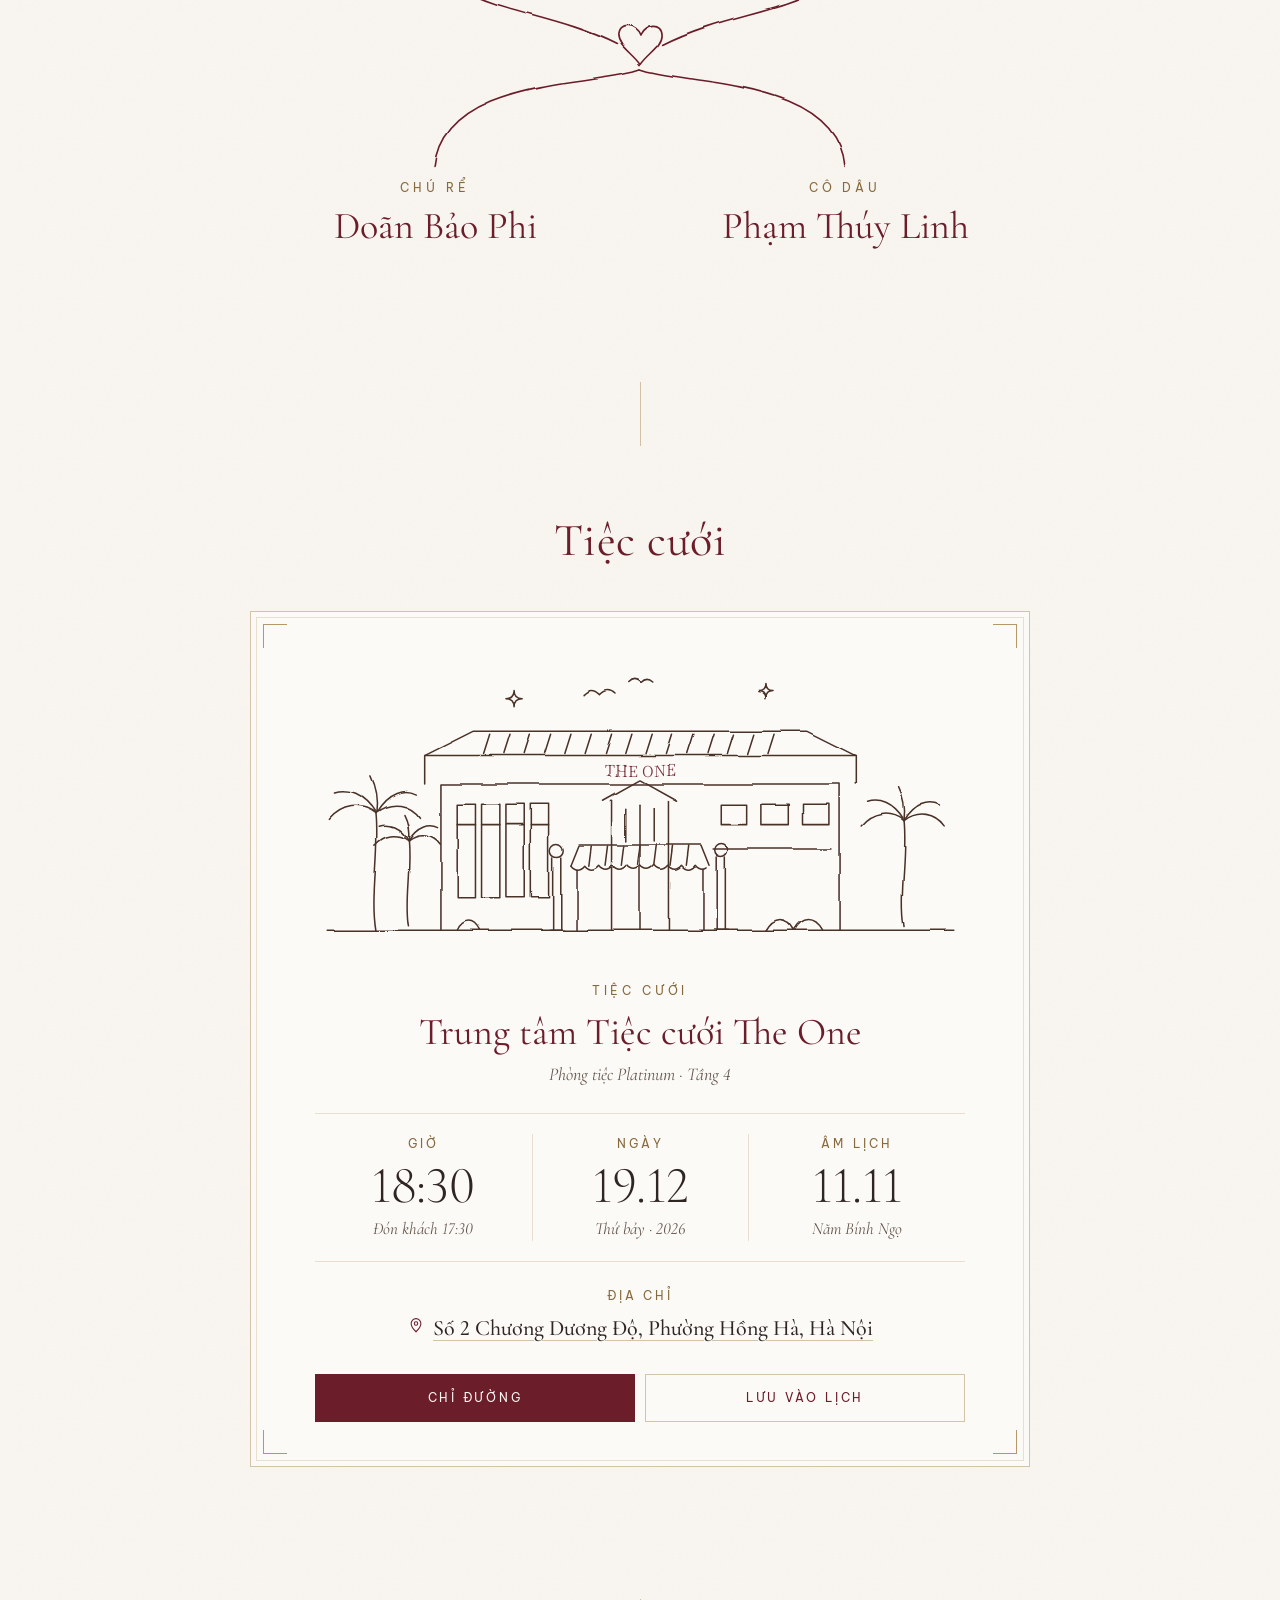
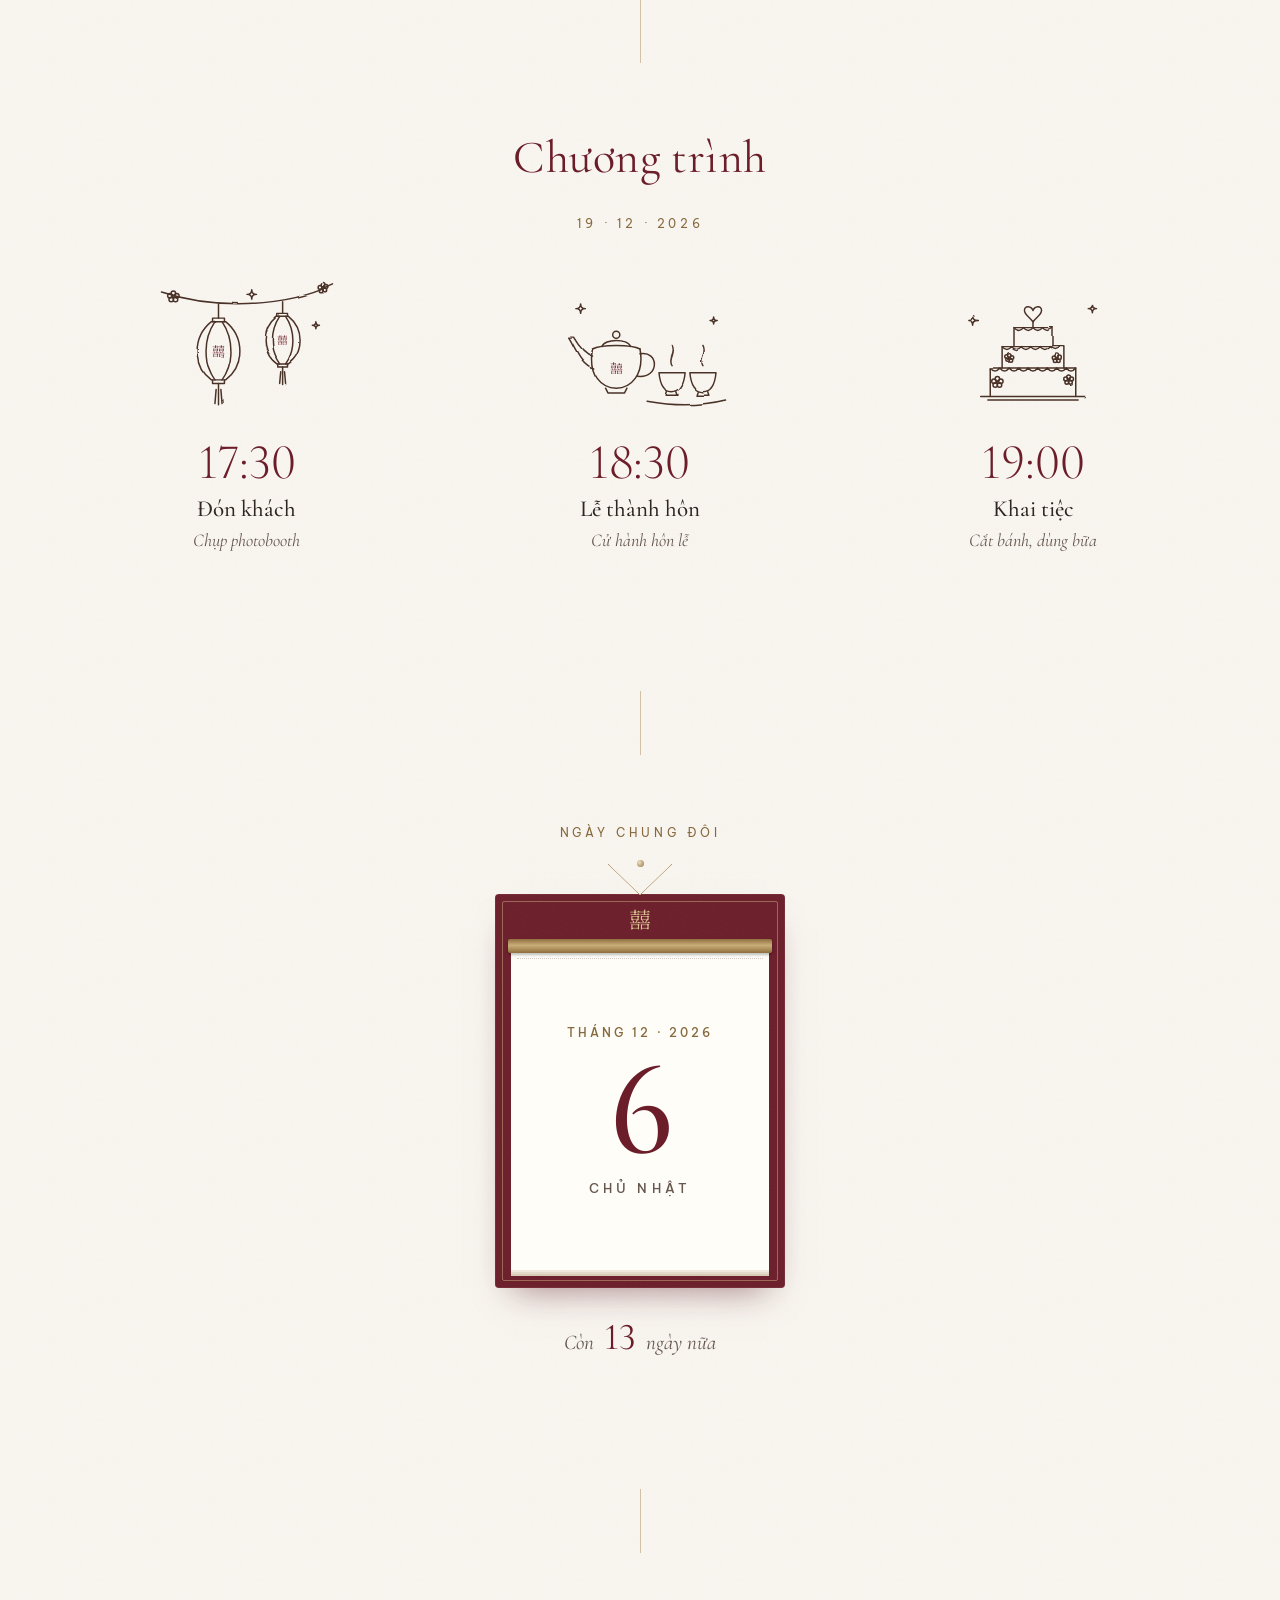
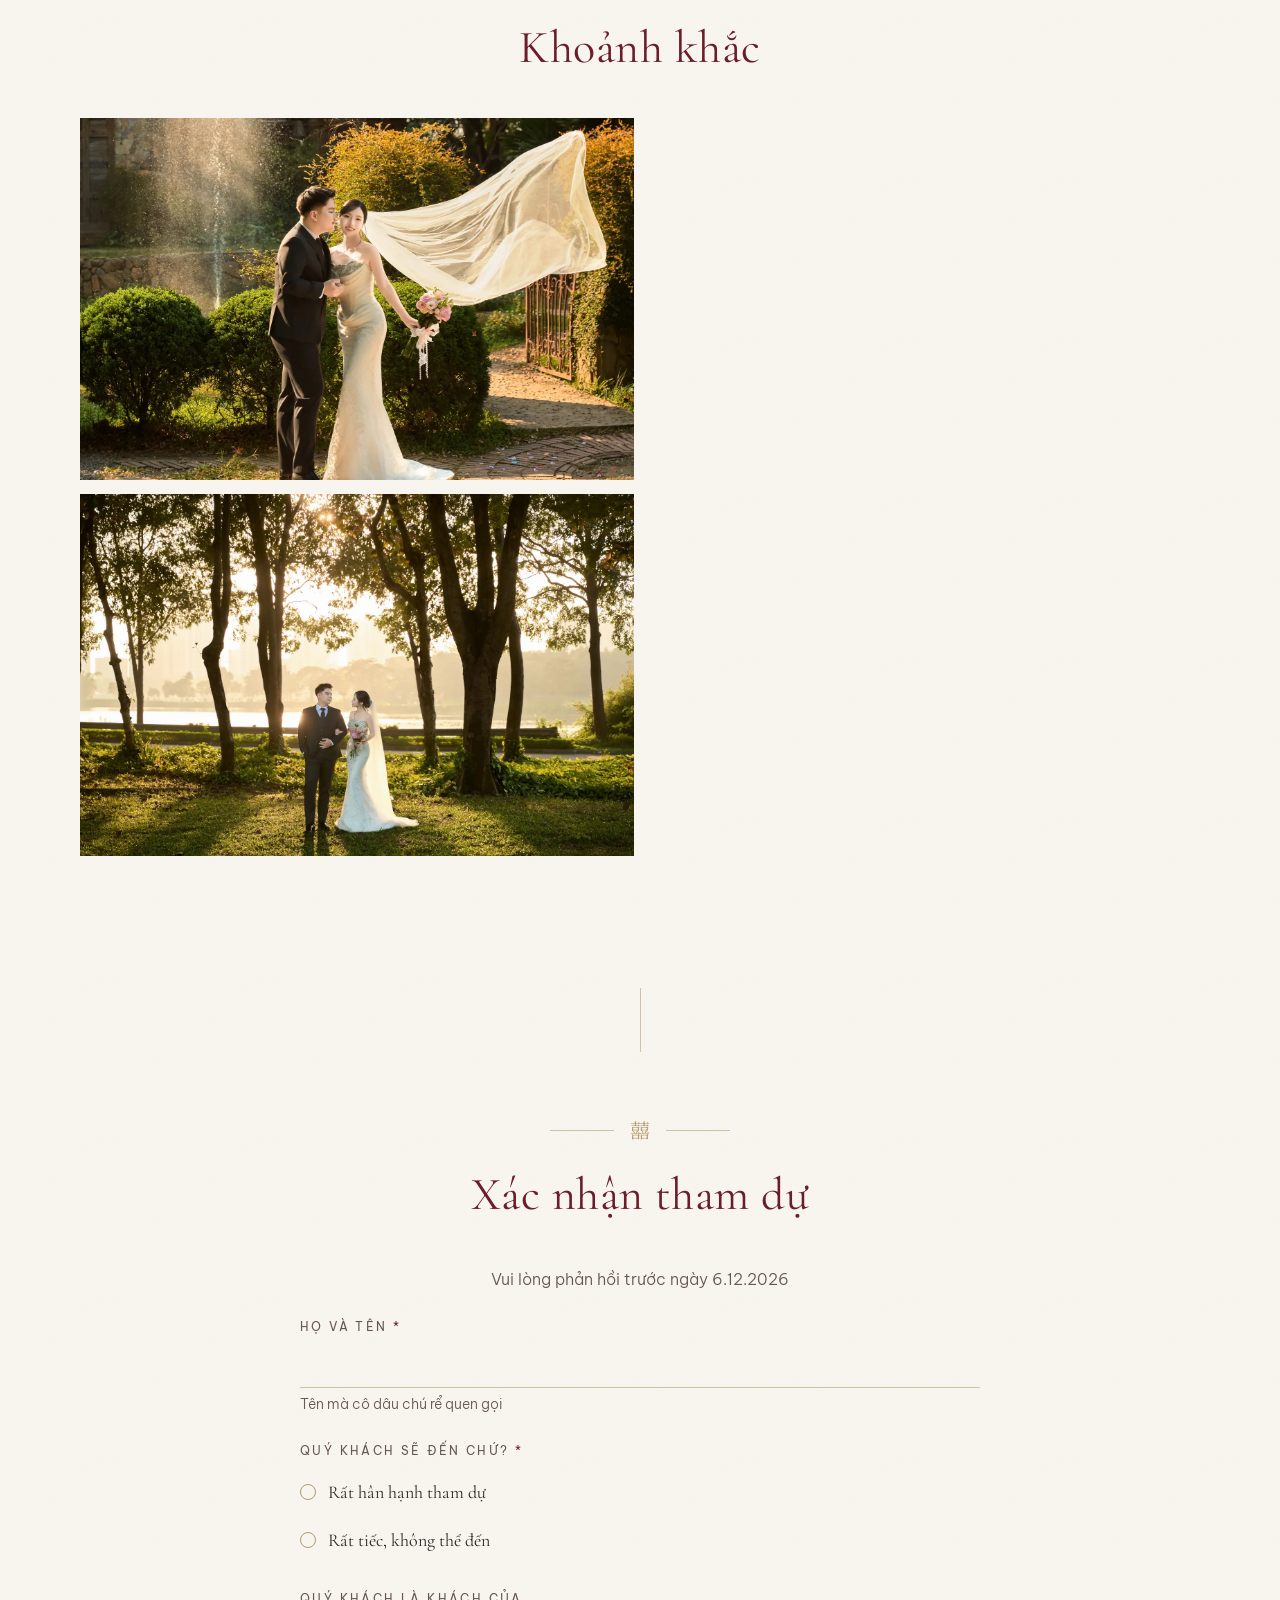
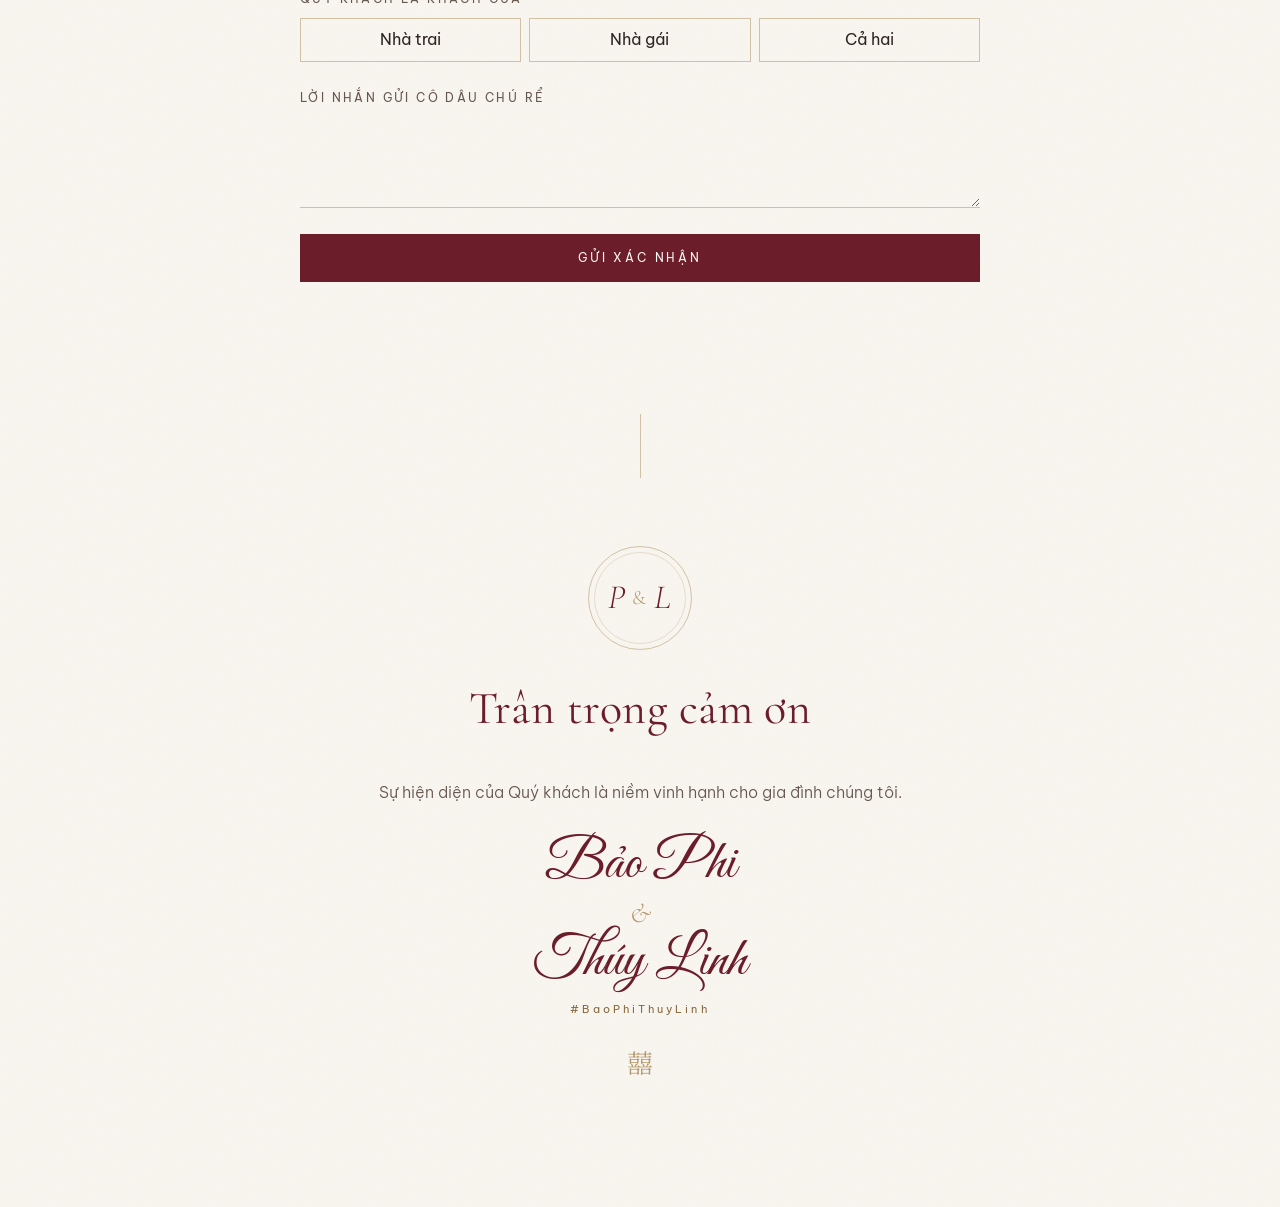
==== commit 7ab3a14d: "Start the music sooner: cut opening silence, 1.5 s fade-in The song began with 1.6 s of silence befo" ====
--- a/index.html
+++ b/index.html
@@ -25,7 +25,7 @@
   <link rel="stylesheet" href="https://fonts.googleapis.com/css2?family=Be+Vietnam+Pro:wght@300;400;500&family=Cormorant+Garamond:ital,wght@0,300;0,400;0,500;1,400&family=Great+Vibes&display=swap">
   <!-- Song Hỷ glyph only: the text= parameter keeps this font download to a few KB. -->
   <link rel="stylesheet" href="https://fonts.googleapis.com/css2?family=Noto+Serif+TC:wght@300&text=%E5%9B%8D&display=swap">
-  <link rel="stylesheet" href="assets/css/style.css?v=1792940000">
+  <link rel="stylesheet" href="assets/css/style.css?v=1792950000">
 </head>
 <body class="is-locked">
 
@@ -257,9 +257,9 @@
 
   <noscript><p class="noscript">Vui lòng bật JavaScript để xem thiệp. / Please enable JavaScript to view this invitation.</p></noscript>
 
-  <script src="config.js?v=1792940000"></script>
-  <script src="assets/js/album.js?v=1792940000"></script>
-  <script src="assets/js/sketches.js?v=1792940000"></script>
-  <script src="assets/js/main.js?v=1792940000"></script>
+  <script src="config.js?v=1792950000"></script>
+  <script src="assets/js/album.js?v=1792950000"></script>
+  <script src="assets/js/sketches.js?v=1792950000"></script>
+  <script src="assets/js/main.js?v=1792950000"></script>
 </body>
 </html>
